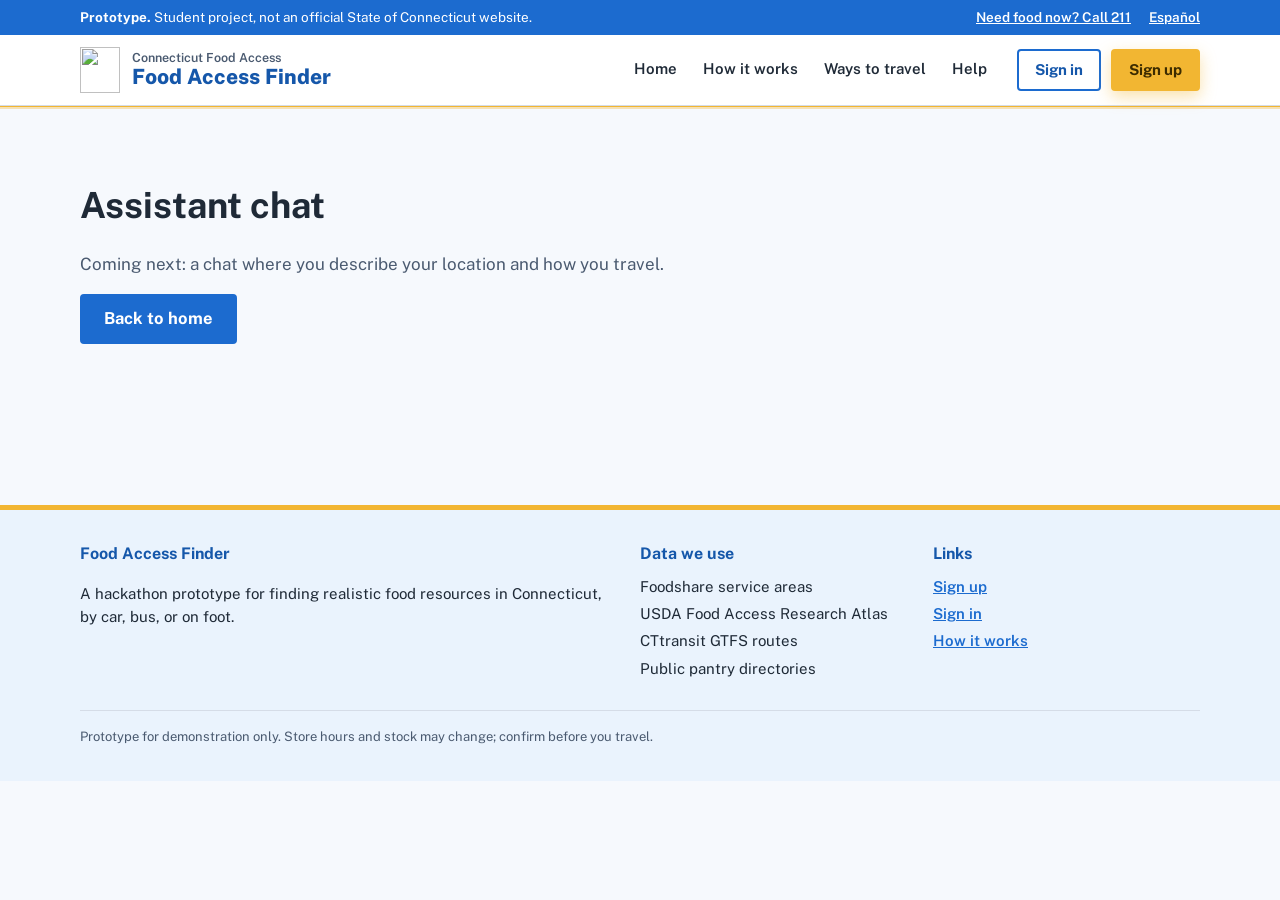
==== pages/assistant.html @ 7073fbcc "Add food access finder pages, styles, and scripts Co-Authored-By: Claude Opus 5.5 <noreply@anthropic" ====
<!DOCTYPE html>
<html lang="en">
<head>
  <meta charset="utf-8">
  <meta name="viewport" content="width=device-width, initial-scale=1, viewport-fit=cover">
  <title>Assistant chat - CT Food Access Finder</title>
  <link rel="icon" href="../assets/favicon.svg" type="image/svg+xml">
  <link rel="preconnect" href="https://fonts.googleapis.com">
  <link rel="preconnect" href="https://fonts.gstatic.com" crossorigin>
  <link href="https://fonts.googleapis.com/css2?family=Public+Sans:wght@400;500;600;700;800&display=swap" rel="stylesheet">
  <link rel="stylesheet" href="../css/styles.css">
</head>
<body>
<a class="skip-link" href="#main">Skip to main content</a>
<div class="utility"><div class="wrap">
  <span class="u-left"><b>Prototype.</b> Student project, not an official State of Connecticut website.</span>
  <span class="u-right"><a href="tel:211">Need food now? Call 211</a><button type="button" data-toast="Language options will be added in a later version.">Espa&ntilde;ol</button></span>
</div></div>
<header class="site-header">
  <div class="wrap header-row">
    <a class="brand" href="../index.html" aria-label="Food Access Finder home">
      <img src="../assets/logo.svg" alt="" width="40" height="46">
      <span class="brand-text"><small>Connecticut Food Access</small><strong>Food Access Finder</strong></span>
    </a>
    <button class="menu-btn" id="menu-btn" type="button" aria-expanded="false" aria-controls="header-menu">Menu</button>
    <div class="header-menu" id="header-menu">
      <nav class="main-nav" aria-label="Main">
        <ul>
          <li><a href="../index.html">Home</a></li>
          <li><a href="../index.html#how">How it works</a></li>
          <li><a href="../index.html#travel">Ways to travel</a></li>
          <li><a href="../index.html#help">Help</a></li>
        </ul>
      </nav>
      <div class="auth-links" id="auth-links">
        <a class="btn btn-outline btn-sm" href="../pages/login.html">Sign in</a>
        <a class="btn btn-gold btn-sm" href="../pages/signup.html">Sign up</a>
      </div>
    </div>
  </div>
</header>
<main id="main" class="wrap stub"><h1>Assistant chat</h1><p>Coming next: a chat where you describe your location and how you travel.</p><p><a class="btn btn-navy" href="../index.html">Back to home</a></p></main>
<footer class="site-footer">
  <div class="wrap footer-grid">
    <div><h4>Food Access Finder</h4><p>A hackathon prototype for finding realistic food resources in Connecticut, by car, bus, or on foot.</p></div>
    <div><h4>Data we use</h4><ul><li>Foodshare service areas</li><li>USDA Food Access Research Atlas</li><li>CTtransit GTFS routes</li><li>Public pantry directories</li></ul></div>
    <div><h4>Links</h4><ul><li><a href="../pages/signup.html">Sign up</a></li><li><a href="../pages/login.html">Sign in</a></li><li><a href="../index.html#how">How it works</a></li></ul></div>
    <p class="footer-fine">Prototype for demonstration only. Store hours and stock may change; confirm before you travel.</p>
  </div>
</footer>
<div class="toast" id="toast" role="status" aria-live="polite"></div>
<script src="../js/main.js"></script></body></html>
---- css/styles.css ----
/* =========================================================
   CT Food Access Finder - shared styles
   1 tokens  2 base  3 header  4 buttons  5 hero  6 cards
   7 sections  8 auth + forms  9 footer  10 toast  11 responsive
   ========================================================= */

/* 1. Tokens */
:root{
  --navy:#1c6bcf; --navy-2:#1557aa; --blue:#1c6bcf;
  --gold:#f2b632; --gold-ink:#3d2c00;
  --bg:#f6f9fd; --card:#fff; --ink:#1f2a37; --muted:#4a5a70;
  --line:#d5dce7; --line-strong:#8391a8; --tint:#eaf3fd;
  --focus:#b36b00; --danger:#b3261e; --ok:#1e7a45;
  --header-bg:#fff; --brand-ink:#1557aa; --green:#2e8b57;
  --radius:12px;
  color-scheme:light;
  --font:'Public Sans',system-ui,-apple-system,'Segoe UI',Roboto,Arial,sans-serif;
}


/* 2. Base */
*,*::before,*::after{box-sizing:border-box}
[hidden]{display:none!important}
html{scroll-behavior:smooth;scroll-padding-top:16px;-webkit-text-size-adjust:100%}
body{margin:0;background:var(--bg);color:var(--ink);font-family:var(--font);font-size:17px;line-height:1.55;padding-bottom:env(safe-area-inset-bottom,0px)}
img,svg{max-width:100%}
a{color:var(--blue)}
:focus-visible{outline:3px solid var(--focus);outline-offset:2px}
.visually-hidden{position:absolute!important;width:1px;height:1px;overflow:hidden;clip:rect(0 0 0 0);white-space:nowrap}
.skip-link{position:absolute;left:-999px;top:0;background:var(--gold);color:var(--gold-ink);padding:10px 16px;font-weight:700;z-index:100}
.skip-link:focus{left:8px;top:8px}
.wrap{width:100%;max-width:1160px;margin:0 auto;padding:0 20px}
section{padding:60px 0 0}
h2.sec::after{content:"";display:block;width:56px;height:5px;border-radius:4px;background:var(--gold);margin-top:10px}
h2.sec{font-size:clamp(24px,3.4vw,32px);margin:0 0 8px;font-weight:800;line-height:1.2;color:var(--brand-ink)}
.sub{color:var(--muted);max-width:64ch;margin:0 0 28px}

/* 3. Header */
.utility{background:var(--navy);color:#fff;font-size:13.5px;padding-top:env(safe-area-inset-top,0px)}
.utility .wrap{display:flex;justify-content:space-between;align-items:center;gap:12px;padding-top:7px;padding-bottom:7px}
.utility b{color:#fff}
.utility a,.utility button{color:#fff;font:inherit;font-weight:600}
.utility button{background:none;border:0;padding:0;cursor:pointer;text-decoration:underline}
.utility .u-right{display:flex;gap:18px}
.site-header{background:var(--header-bg);border-bottom:1px solid var(--line);box-shadow:0 1px 0 var(--gold),0 3px 0 rgba(242,182,50,.35)}
.header-row{display:flex;align-items:center;justify-content:space-between;gap:16px;padding-top:12px;padding-bottom:12px}
.brand{display:flex;align-items:center;gap:12px;color:var(--brand-ink);text-decoration:none;min-width:0}
.brand img{width:40px;height:46px;flex:none}
.brand-text{line-height:1.15}
.brand-text small{display:block;font-size:12.5px;font-weight:600;color:var(--muted)}
.brand-text strong{font-size:clamp(17px,2.2vw,21px);font-weight:800}
.header-menu{display:flex;align-items:center;gap:18px}
.main-nav ul{list-style:none;margin:0;padding:0;display:flex;gap:2px}
.main-nav a{display:block;color:var(--ink);text-decoration:none;padding:10px 12px;font-weight:600;font-size:15px;border-bottom:3px solid transparent}
.main-nav a:hover{border-bottom-color:var(--gold)}
.auth-links{display:flex;align-items:center;gap:10px}
.hello{font-weight:600;font-size:15px}
.link-btn{background:none;border:0;color:var(--blue);font:inherit;font-weight:700;text-decoration:underline;cursor:pointer;padding:6px 0}
.menu-btn{display:none;border:2px solid var(--navy);background:transparent;color:var(--brand-ink);border-radius:4px;padding:8px 14px;font:inherit;font-weight:700;cursor:pointer;min-height:42px}


/* 4. Buttons */
.btn{border-radius:10px;transition:filter .15s,background .15s,transform .15s;display:inline-flex;justify-content:center;align-items:center;font:inherit;font-weight:700;font-size:16.5px;padding:13px 22px;border-radius:4px;border:2px solid var(--navy);cursor:pointer;text-decoration:none;min-height:48px;text-align:center;line-height:1.2}
.btn-sm{padding:9px 16px;min-height:42px;font-size:15px}
.btn-gold{background:var(--gold);border-color:var(--gold);color:var(--gold-ink);box-shadow:0 6px 16px rgba(242,182,50,.4)}
.btn-gold:hover{filter:brightness(.94)}
.btn-navy{background:var(--navy);color:#fff}
.btn-navy:hover{background:var(--navy-2)}
.btn-outline{background:transparent;color:var(--brand-ink)}
.btn-outline:hover{background:var(--tint)}
.btn-outline-light{background:transparent;color:#fff;border-color:#fff}
.btn-outline-light:hover{background:rgba(255,255,255,.14)}
.btn[disabled]{opacity:.55;cursor:not-allowed}


/* 5. Hero: light panel + photo. Put your photo at assets/hero.jpg  */
.hero{background:linear-gradient(180deg,#eaf3fd 0%,#f6f9fd 100%);border-bottom:1px solid var(--line);padding:48px 0 116px}
.hero-grid{display:grid;grid-template-columns:1.02fr 1fr;gap:44px;align-items:center}
.hero-copy h1{font-size:clamp(32px,4.8vw,52px);line-height:1.08;margin:0 0 16px;font-weight:800;color:var(--ink);letter-spacing:-.01em}
.hero-copy .lead{font-size:clamp(17px,2vw,19.5px);color:var(--muted);max-width:52ch;margin:0 0 26px}
.hero-actions{display:flex;gap:12px;flex-wrap:wrap}
.hero{position:relative;overflow:hidden}
.hero::before{content:"";position:absolute;right:-140px;top:-160px;width:520px;height:520px;border-radius:50%;background:radial-gradient(circle,rgba(242,182,50,.28),rgba(242,182,50,0) 70%);pointer-events:none}
.hero .wrap{position:relative}
.hero-stage{position:relative;min-height:440px;border-radius:24px;overflow:hidden;display:flex;align-items:flex-end;justify-content:center;padding:22px;background:linear-gradient(135deg,#cfe4fb 0%,#e6f3ea 55%,#fff1cc 100%);box-shadow:0 22px 48px rgba(31,42,55,.18);border:6px solid #fff}
.hero-stage::before{content:"";position:absolute;left:-60px;top:-60px;width:240px;height:240px;border-radius:50%;background:rgba(28,107,207,.14)}
.hero-stage::after{content:"";position:absolute;right:-40px;bottom:120px;width:180px;height:180px;border-radius:50%;background:rgba(46,139,87,.16)}
.stage-photo{position:absolute;inset:0;width:100%;height:100%;object-fit:cover;z-index:1}
.result-card{position:relative;z-index:2;width:100%;max-width:400px;background:#fff;border-radius:18px;padding:18px;box-shadow:0 14px 34px rgba(31,42,55,.22)}
.rc-head{display:flex;justify-content:space-between;align-items:baseline;gap:10px;margin:0 0 12px}
.rc-head strong{font-size:16px;color:var(--ink)}
.rc-head span{font-size:12.5px;font-weight:700;color:var(--muted);background:var(--tint);padding:3px 9px;border-radius:99px}
.rc-list{list-style:none;margin:0;padding:0;display:grid;gap:10px}
.rc-list li{display:grid;grid-template-columns:44px 1fr auto;gap:12px;align-items:center;padding:10px;border:1px solid var(--line);border-radius:12px}
.rc-list li:first-child{border-color:var(--gold);background:#fffaf0}
.rc-ico{width:44px;height:44px;border-radius:12px;display:grid;place-items:center;background:var(--tint)}
.rc-ico svg{width:24px;height:24px;stroke:var(--blue);fill:none;stroke-width:2;stroke-linecap:round;stroke-linejoin:round}
.rc-list strong{display:block;font-size:15px;line-height:1.25}
.rc-list small{display:block;color:var(--muted);font-size:13px}
.rc-tag{font-size:12px;font-weight:800;padding:4px 10px;border-radius:99px;background:#e2f4e9;color:#1d6b40;white-space:nowrap}
.rc-tag.soon{background:#fff0cf;color:#7a5200}
.facts{display:flex;gap:10px 28px;flex-wrap:wrap;margin:30px 0 0;padding:0;list-style:none;font-size:15px;color:var(--ink);font-weight:600}
.facts li{display:flex;align-items:center;gap:8px}
.dot{width:10px;height:10px;border-radius:50%;background:var(--gold);flex:none}

/* 6. Choice cards */
.choose{margin-top:-72px;position:relative}
.grid-2{display:grid;grid-template-columns:repeat(2,1fr);gap:22px}
.choice{transition:transform .18s ease,box-shadow .18s ease;background:var(--card);border:1px solid var(--line);border-top:6px solid var(--blue);border-radius:var(--radius);padding:28px;display:flex;flex-direction:column;box-shadow:0 10px 28px rgba(31,42,55,.16)}
.choice.primary{border-top-color:var(--gold)}
.choice:hover,.mode:hover,.steps li:hover{transform:translateY(-3px);box-shadow:0 16px 34px rgba(31,42,55,.16)}
.mode,.steps li{transition:transform .18s ease,box-shadow .18s ease}
.choice h3{margin:0 0 6px;font-size:23px;font-weight:800;line-height:1.2}
.choice .for{color:var(--muted);font-size:15px;margin:0 0 14px}
.choice ul{margin:0 0 24px;padding-left:20px}
.choice li{margin-bottom:5px}
.choice .btn{margin-top:auto}
.after-cards{margin:18px 0 0;text-align:center;color:var(--muted)}

/* 7. Sections */
.steps{display:grid;grid-template-columns:repeat(4,1fr);gap:16px;counter-reset:s;list-style:none;padding:0;margin:0}
.steps li{background:var(--card);border:1px solid var(--line);border-radius:var(--radius);padding:20px;counter-increment:s}
.steps li::before{content:counter(s);display:grid;place-items:center;width:34px;height:34px;border-radius:50%;background:var(--navy);color:#fff;font-weight:800;margin-bottom:12px}

.steps h3,.mode h3{margin:0 0 4px;font-size:18px}
.steps p,.mode p{margin:0;color:var(--muted);font-size:15px}
.modes{display:grid;grid-template-columns:repeat(4,1fr);gap:16px}
.mode{background:var(--card);border:1px solid var(--line);border-left:6px solid var(--blue);border-radius:var(--radius);padding:20px}
.mode svg{width:34px;height:34px;stroke:var(--blue);fill:none;stroke-width:2;stroke-linecap:round;stroke-linejoin:round;margin-bottom:8px}
.notice{background:var(--tint);border:1px solid var(--line);border-left:6px solid var(--gold);border-radius:var(--radius);padding:20px 22px}
.notice h3{margin:0 0 6px;font-size:19px}
.notice p{margin:0}
.help{display:flex;gap:16px;flex-wrap:wrap;align-items:center;justify-content:space-between;background:var(--card);border:1px solid var(--line);border-radius:var(--radius);padding:22px}
.help strong{font-size:20px}
.help a{font-weight:700}
.stub{padding:72px 20px}
.stub h1{margin:0 0 10px;font-size:clamp(26px,4vw,36px)}
.stub p{max-width:60ch;color:var(--muted)}

/* 8. Auth pages + forms */
.auth{display:grid;grid-template-columns:minmax(300px,420px) 1fr;min-height:calc(100vh - 140px)}
.auth-aside{
  color:var(--ink);padding:56px 40px;display:flex;align-items:flex-end;
  background-color:#dbe8f7;
  background-image:linear-gradient(180deg,rgba(255,255,255,0) 22%,rgba(255,255,255,.95) 68%),url('../assets/hero.jpg'),linear-gradient(135deg,#cfe4fb 0%,#e6f3ea 55%,#fff1cc 100%);
  background-size:cover;background-position:center;
}
.auth-aside h1{margin:0 0 10px;font-size:clamp(28px,3.4vw,38px);line-height:1.1;font-weight:800}
.auth-aside p{margin:0 0 18px;color:var(--muted)}
.checks{list-style:none;margin:0;padding:0}
.checks li{position:relative;padding-left:28px;margin-bottom:9px}
.checks li::before{content:"";position:absolute;left:2px;top:.45em;width:12px;height:7px;border-left:3px solid var(--green);border-bottom:3px solid var(--green);transform:rotate(-45deg)}
.auth-main{padding:40px 24px 64px;display:flex;justify-content:center}
.auth-card{width:100%;max-width:640px;background:var(--card);border:1px solid var(--line);border-radius:var(--radius);padding:34px;box-shadow:0 8px 24px rgba(31,42,55,.1);align-self:flex-start}
.auth-card h2{margin:0 0 6px;font-size:26px;font-weight:800;color:var(--brand-ink)}
.auth-card .lede{margin:0 0 20px;color:var(--muted)}
.stepbar{display:flex;gap:8px;list-style:none;margin:0 0 22px;padding:0;font-size:14px;font-weight:700}
.stepbar li{flex:1;padding-top:10px;border-top:5px solid var(--line);color:var(--muted)}
.stepbar li.current,.stepbar li.done{border-top-color:var(--gold);color:var(--ink)}
.alert{padding:13px 16px;border-radius:var(--radius);border-left:6px solid var(--gold);background:var(--tint);font-size:15px;margin-bottom:22px}
.alert strong{display:block}
.alert.ok{border-left-color:var(--ok)}
.form-section{border:0;padding:0;margin:0 0 8px}
.form-section legend{font-size:18px;font-weight:800;padding:0;margin:0 0 14px;color:var(--brand-ink);border-bottom:2px solid var(--line);width:100%;padding-bottom:8px}
.field{margin-bottom:18px}
.field>label,.legend{display:block;font-weight:700;margin-bottom:6px;font-size:16px}
.opt{font-weight:500;color:var(--muted)}
.input{width:100%;min-height:50px;padding:12px 14px;font:inherit;color:var(--ink);background:var(--card);border:2px solid var(--line-strong);border-radius:var(--radius)}
.input:focus{border-color:var(--blue);outline:3px solid var(--focus);outline-offset:1px}
.input[aria-invalid="true"]{border-color:var(--danger)}
.hint{margin:6px 0 0;font-size:14px;color:var(--muted)}
.error{margin:6px 0 0;font-size:14px;color:var(--danger);font-weight:600}
.error:empty{display:none}
.row-2{display:grid;grid-template-columns:1fr 1fr;gap:16px}
.pills{display:grid;grid-template-columns:1fr 1fr;gap:12px}
.pill{position:relative}
.pill input{position:absolute;opacity:0;inset:0;width:100%;height:100%;cursor:pointer;margin:0}
.pill span{display:flex;align-items:center;justify-content:center;min-height:50px;padding:12px;border:2px solid var(--line-strong);border-radius:var(--radius);font-weight:700;background:var(--card)}
.pill input:checked+span{border-color:var(--blue);background:var(--tint);box-shadow:inset 0 0 0 1px var(--blue)}
.pill input:focus-visible+span{outline:3px solid var(--focus);outline-offset:2px}
.upload{display:block;position:relative;border:2px dashed var(--line-strong);border-radius:var(--radius);padding:18px;background:var(--bg);cursor:pointer;text-align:center}
.upload:hover{border-color:var(--blue);background:var(--tint)}
.upload:focus-within{outline:3px solid var(--focus);outline-offset:2px}
.upload input{position:absolute;opacity:0;width:1px;height:1px}
.upload svg{width:30px;height:30px;stroke:var(--blue);fill:none;stroke-width:2;stroke-linecap:round;stroke-linejoin:round}
.upload .u-title{display:block;font-weight:700;margin-top:4px}
.upload small{display:block;color:var(--muted);font-size:13.5px}
.upload-done{display:flex;align-items:center;gap:14px;text-align:left}
.upload-done img{width:84px;height:60px;object-fit:cover;border-radius:4px;border:1px solid var(--line)}
.upload-done .u-name{font-weight:600;word-break:break-all}
.upload[aria-invalid="true"]{border-color:var(--danger)}
.check{display:flex;gap:12px;align-items:flex-start;margin:6px 0 22px}
.check input{width:22px;height:22px;margin-top:2px;flex:none}
.form-actions{display:flex;gap:12px;flex-wrap:wrap;align-items:center}
.otp{display:flex;gap:10px;margin:8px 0}
.otp input{width:52px;height:62px;text-align:center;font:inherit;font-size:26px;font-weight:700;color:var(--ink);background:var(--card);border:2px solid var(--line-strong);border-radius:var(--radius);padding:0}
.otp input:focus{border-color:var(--blue);outline:3px solid var(--focus);outline-offset:1px}
.otp.bad input{border-color:var(--danger)}
.demo-code{font-size:22px;letter-spacing:.3em;font-weight:800}
.switch{margin:22px 0 0;text-align:center;color:var(--muted)}
.switch a{font-weight:700}
.success{text-align:center;padding:10px 0}
.success .tick{width:64px;height:64px;border-radius:50%;background:var(--ok);margin:0 auto 14px;position:relative}
.success .tick::after{content:"";position:absolute;left:21px;top:16px;width:20px;height:11px;border-left:5px solid #fff;border-bottom:5px solid #fff;transform:rotate(-45deg)}
.success p{color:var(--muted)}

/* 9. Footer */
.site-footer{margin-top:72px;background:var(--tint);color:var(--ink);border-top:5px solid var(--gold);font-size:15px}
.footer-grid{padding-top:32px;padding-bottom:34px;display:grid;grid-template-columns:2fr 1fr 1fr;gap:26px}
.site-footer h4{margin:0 0 8px;color:var(--brand-ink);font-size:16px}
.site-footer ul{list-style:none;margin:0;padding:0}
.site-footer li{margin-bottom:4px}
.site-footer a{color:var(--blue);font-weight:600}
.footer-fine{grid-column:1/-1;border-top:1px solid var(--line);padding-top:16px;margin:0;font-size:13px;color:var(--muted)}

/* 10. Toast */
.toast{position:fixed;left:50%;bottom:calc(20px + env(safe-area-inset-bottom,0px));transform:translate(-50%,30px);background:var(--navy);color:#fff;border-left:6px solid var(--gold);padding:14px 18px;border-radius:4px;width:max-content;max-width:calc(100% - 32px);opacity:0;pointer-events:none;transition:opacity .2s,transform .2s;z-index:50}
.toast.show{opacity:1;transform:translate(-50%,0)}

/* 11. Responsive */
@media (max-width:1000px){
  .steps,.modes{grid-template-columns:repeat(2,1fr)}
  .auth{grid-template-columns:1fr}
  .auth-aside{
  color:var(--ink);padding:56px 40px;display:flex;align-items:flex-end;
  background-color:#dbe8f7;
  background-image:linear-gradient(180deg,rgba(255,255,255,0) 22%,rgba(255,255,255,.95) 68%),url('../assets/hero.jpg'),linear-gradient(135deg,#cfe4fb 0%,#e6f3ea 55%,#fff1cc 100%);
  background-size:cover;background-position:center;
}
@media (max-width:820px){
  .menu-btn{display:inline-block}
  .header-row{flex-wrap:wrap}
  .header-menu{display:none;width:100%;flex-direction:column;align-items:stretch;gap:12px;border-top:1px solid var(--line);padding-top:10px}
  .header-menu.open{display:flex}
  .main-nav ul{flex-direction:column}
  .main-nav a{padding:12px 4px;border-bottom:1px solid var(--line)}
  .auth-links{flex-wrap:wrap}
  .auth-links .btn{flex:1}
  .grid-2,.footer-grid{grid-template-columns:1fr}
  .hero{padding:28px 0 104px}
  .hero-grid{grid-template-columns:1fr;gap:26px}
    section{padding-top:46px}
  .utility .u-left{display:none}
  .utility .wrap{justify-content:flex-end}
}
@media (max-width:560px){
  body{font-size:16px}
  .steps,.modes,.row-2{grid-template-columns:1fr}
  .choice{padding:22px}
  .brand-text small{display:none}
  .hero-actions .btn{width:100%}
  .hero-stage{min-height:0;padding:16px;border-width:4px}
  .result-card{padding:14px}
  .auth-main{padding:20px 12px 48px}
  .auth-card{padding:22px 18px}
  .otp{gap:7px}
  .otp input{width:44px;height:56px;font-size:22px}
  .form-actions .btn{width:100%}
}
@media (prefers-reduced-motion:reduce){html{scroll-behavior:auto}.toast{transition:none}}
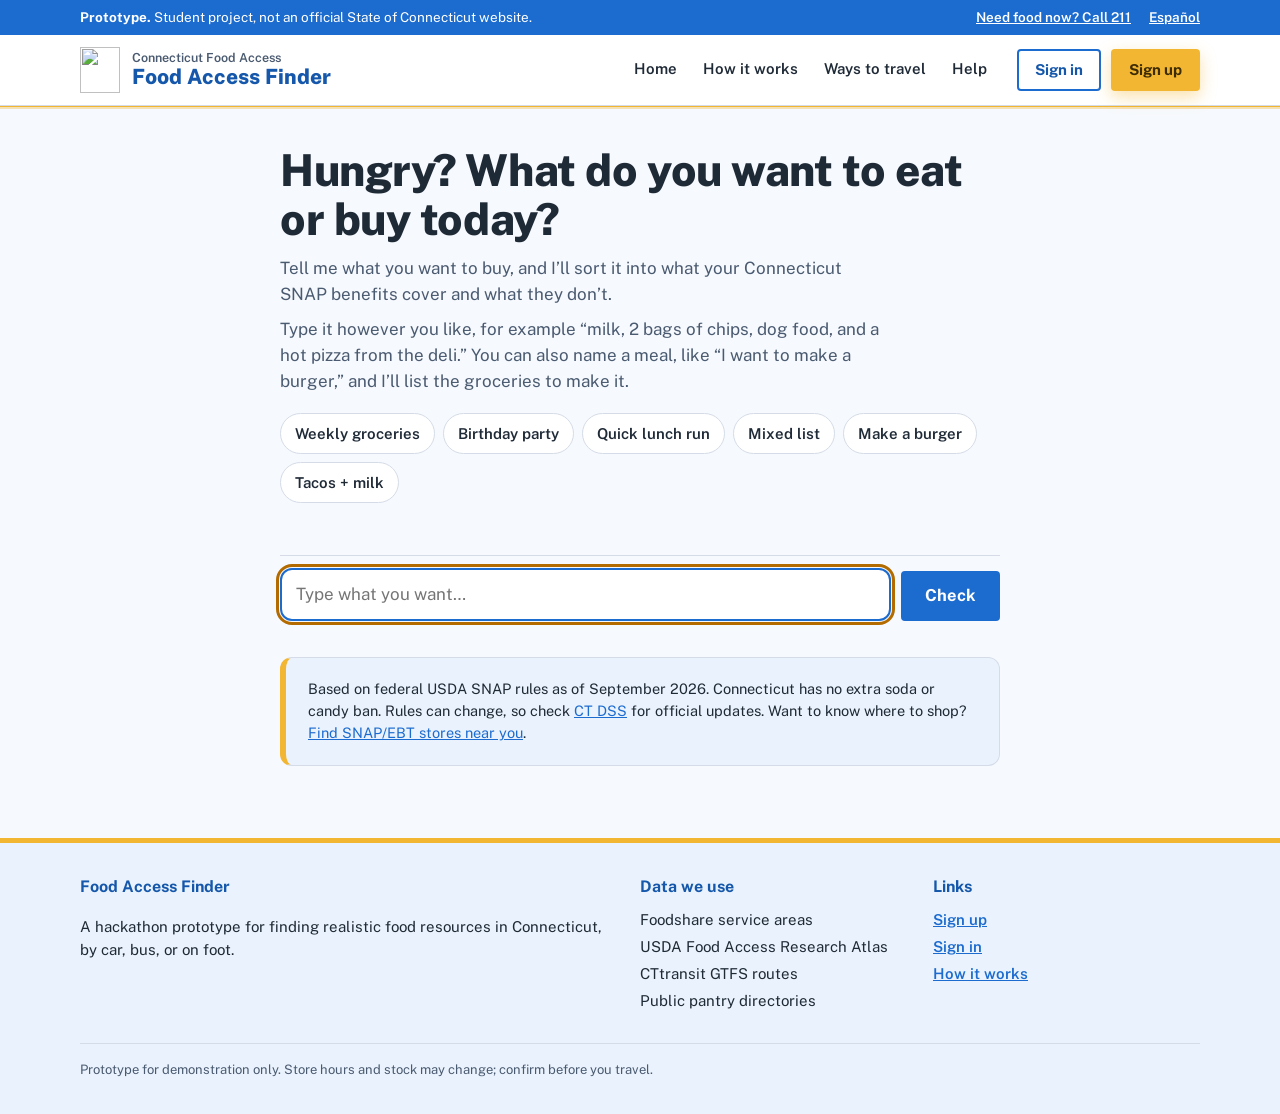
==== commit 58d59716: "Make the SNAP checker the site's assistant and serve everything from one app - Landing page hero now" ====
--- a/pages/assistant.html
+++ b/pages/assistant.html
@@ -3,12 +3,13 @@
 <head>
   <meta charset="utf-8">
   <meta name="viewport" content="width=device-width, initial-scale=1, viewport-fit=cover">
-  <title>Assistant chat - CT Food Access Finder</title>
+  <title>SNAP assistant - CT Food Access Finder</title>
   <link rel="icon" href="../assets/favicon.svg" type="image/svg+xml">
   <link rel="preconnect" href="https://fonts.googleapis.com">
   <link rel="preconnect" href="https://fonts.gstatic.com" crossorigin>
-  <link href="https://fonts.googleapis.com/css2?family=Public+Sans:wght@400;500;600;700;800&display=swap" rel="stylesheet">
+  <link href="https://fonts.googleapis.com/css2?family=Public+Sans:wght@400;500;600;700;800&family=Courier+Prime:wght@400;700&display=swap" rel="stylesheet">
   <link rel="stylesheet" href="../css/styles.css">
+  <link rel="stylesheet" href="../css/assistant.css">
 </head>
 <body>
 <a class="skip-link" href="#main">Skip to main content</a>
@@ -39,7 +40,35 @@
     </div>
   </div>
 </header>
-<main id="main" class="wrap stub"><h1>Assistant chat</h1><p>Coming next: a chat where you describe your location and how you travel.</p><p><a class="btn btn-navy" href="../index.html">Back to home</a></p></main>
+<main id="main" class="wrap snap">
+  <div class="snap-intro">
+    <h1>Hungry? What do you want to eat or buy today?</h1>
+    <p>Tell me what you want to buy, and I’ll sort it into what your Connecticut SNAP benefits cover and what they don’t.</p>
+    <p>Type it however you like, for example “milk, 2 bags of chips, dog food, and a hot pizza from the deli.” You can also name a meal, like “I want to make a burger,” and I’ll list the groceries to make it.</p>
+    <div class="examples" aria-label="Try an example">
+      <button type="button" data-ex="eggs, bread, bananas, soda, diapers, dish soap">Weekly groceries</button>
+      <button type="button" data-ex="birthday cake, candles, balloons, ice cream, juice boxes, paper plates">Birthday party</button>
+      <button type="button" data-ex="rotisserie chicken, cold sub sandwich, energy drink, vitamins, beer">Quick lunch run</button>
+      <button type="button" data-ex="tomato seeds, cat food, live lobster, baby formula, toothpaste">Mixed list</button>
+      <button type="button" data-ex="I want to make a burger">Make a burger</button>
+      <button type="button" data-ex="tacos for dinner and a gallon of milk">Tacos + milk</button>
+    </div>
+  </div>
+
+  <div id="thread" aria-live="polite"></div>
+
+  <div class="composer">
+    <form id="form">
+      <label class="visually-hidden" for="box">What do you want to eat or buy today?</label>
+      <textarea id="box" rows="1" placeholder="Type what you want…"></textarea>
+      <button class="btn btn-navy" id="send" type="submit">Check</button>
+    </form>
+  </div>
+
+  <div class="notice">
+    <p>Based on federal USDA SNAP rules as of September 2026. Connecticut has no extra soda or candy ban. Rules can change, so check <a href="https://portal.ct.gov/dss" target="_blank" rel="noopener">CT DSS</a> for official updates. Want to know where to shop? <a href="map.html">Find SNAP/EBT stores near you</a>.</p>
+  </div>
+</main>
 <footer class="site-footer">
   <div class="wrap footer-grid">
     <div><h4>Food Access Finder</h4><p>A hackathon prototype for finding realistic food resources in Connecticut, by car, bus, or on foot.</p></div>
@@ -49,4 +78,6 @@
   </div>
 </footer>
 <div class="toast" id="toast" role="status" aria-live="polite"></div>
-<script src="../js/main.js"></script></body></html>
+<script src="../js/main.js"></script>
+<script src="../js/assistant.js"></script>
+</body></html>
--- a/css/assistant.css
+++ b/css/assistant.css
@@ -0,0 +1,130 @@
+/* =========================================================
+   SNAP assistant ("Can I buy it with SNAP?")
+   Uses the shared tokens in styles.css; adds the receipt look.
+   ========================================================= */
+.snap{
+  --yes:#1F6B3F; --yes-bg:#E1F1E6;
+  --no:#A8322E; --no-bg:#F8E4E2;
+  --maybe:#8A5A00; --maybe-bg:#FBF0D6;
+  --receipt:'Courier Prime','Courier New',monospace;
+  max-width:760px;padding-top:40px;padding-bottom:0;
+}
+.snap-intro h1{font-size:clamp(28px,4.4vw,44px);line-height:1.1;margin:0 0 12px;font-weight:800;color:var(--ink);letter-spacing:-.01em}
+.snap-intro p{margin:0 0 8px;color:var(--muted);max-width:60ch}
+.examples{display:flex;flex-wrap:wrap;gap:8px;margin:18px 0 0}
+.examples button{
+  font:inherit;font-size:15px;font-weight:600;border:1px solid var(--line);background:var(--card);color:var(--ink);
+  padding:8px 14px;border-radius:999px;cursor:pointer;min-height:40px
+}
+.examples button:hover{border-color:var(--blue);background:var(--tint)}
+
+#thread{margin-top:28px;display:flex;flex-direction:column;gap:20px}
+.you{
+  align-self:flex-end;max-width:85%;background:var(--navy);color:#fff;
+  padding:11px 16px;border-radius:18px 18px 5px 18px;white-space:pre-wrap;word-wrap:break-word
+}
+.status{color:var(--muted);font-style:italic}
+.snap .error{margin:0;background:var(--no-bg);color:var(--no);padding:13px 16px;border-radius:var(--radius);font-size:15px}
+
+/* The receipt: the one bold element */
+.receipt{
+  align-self:flex-start;width:100%;max-width:30rem;background:var(--card);color:var(--ink);
+  font-family:var(--receipt);font-size:16px;
+  padding:22px 22px 30px;position:relative;
+  box-shadow:0 1px 0 var(--line),0 10px 24px -18px rgba(0,0,0,.45);
+  --tooth:10px;
+  -webkit-mask:conic-gradient(from 135deg at bottom,#0000,#000 1deg 89deg,#0000 90deg) bottom/var(--tooth) calc(var(--tooth)/2) repeat-x,
+               linear-gradient(#000 0 0) top/100% calc(100% - var(--tooth)/2 + 1px) no-repeat;
+          mask:conic-gradient(from 135deg at bottom,#0000,#000 1deg 89deg,#0000 90deg) bottom/var(--tooth) calc(var(--tooth)/2) repeat-x,
+               linear-gradient(#000 0 0) top/100% calc(100% - var(--tooth)/2 + 1px) no-repeat;
+}
+.receipt .head{text-align:center;border-bottom:2px dashed var(--line);padding-bottom:13px;margin-bottom:13px}
+.receipt .head strong{display:block;font-size:18px}
+.receipt .head span{color:var(--muted);font-size:14px}
+.sec{margin:16px 0 0}
+.sec h2{font-size:16px;margin:0 0 6px;display:flex;justify-content:space-between;gap:16px}
+.sec.yes h2{color:var(--yes)}
+.sec.no h2{color:var(--no)}
+.sec.maybe h2{color:var(--maybe)}
+.sec ul{list-style:none;margin:0;padding:0}
+.sec li{padding:7px 0;border-bottom:1px dotted var(--line)}
+.sec li:last-child{border-bottom:0}
+.sec li b{font-weight:700}
+.sec li small{display:block;color:var(--muted);font-size:14px;line-height:1.4;margin-top:2px;font-family:var(--font)}
+.mark{display:inline-block;width:1.4em;font-weight:700}
+.sec.yes .mark{color:var(--yes)}
+.sec.no .mark{color:var(--no)}
+.sec.maybe .mark{color:var(--maybe)}
+.foot{border-top:2px dashed var(--line);margin-top:16px;padding-top:13px;display:flex;gap:10px;flex-wrap:wrap;align-items:center}
+.foot button{
+  font:inherit;font-family:var(--font);font-size:15px;font-weight:700;cursor:pointer;
+  background:var(--yes-bg);color:var(--yes);border:1px solid var(--yes);padding:7px 13px;border-radius:6px
+}
+.foot .copied{color:var(--muted);font-size:14px;font-family:var(--font)}
+.row{display:flex;align-items:flex-start;gap:8px}
+.row .name{flex:1;min-width:0}
+.ctrls{display:flex;flex-wrap:wrap;align-items:center;gap:7px;margin-top:6px;font-family:var(--font)}
+.stepper{display:inline-flex;align-items:center;border:1px solid var(--line);border-radius:8px;overflow:hidden;background:var(--bg)}
+.stepper button{
+  font:inherit;font-weight:700;font-size:18px;line-height:1;width:36px;height:36px;
+  border:0;background:transparent;color:var(--blue);cursor:pointer
+}
+.stepper button:hover:not(:disabled){background:var(--tint)}
+.stepper button:disabled{color:var(--muted);opacity:.45;cursor:default}
+.stepper output{min-width:32px;text-align:center;font-weight:700;font-size:16px}
+.size{
+  font:inherit;font-size:15px;color:var(--ink);background:var(--bg);border:1px solid var(--line);
+  border-radius:8px;height:36px;padding:0 8px;max-width:100%
+}
+.total{font-family:var(--font);font-size:15px;color:var(--muted);margin-top:10px}
+.dish .head strong{font-size:19px}
+.dish .why{font-family:var(--font);margin:0 0 13px;line-height:1.5}
+.dish ul{list-style:none;margin:0;padding:0}
+.dish li{border-bottom:1px dotted var(--line)}
+.dish li:last-child{border-bottom:0}
+.dish label{display:flex;gap:10px;align-items:flex-start;padding:7px 0;cursor:pointer}
+.dish input[type=checkbox]{width:18px;height:18px;margin-top:3px;accent-color:var(--yes);flex:none}
+.dish label small{display:block;color:var(--muted);font-size:14px;font-family:var(--font)}
+.dish .ask{font-family:var(--font);font-weight:700;margin:16px 0 10px}
+.dish .actions{display:flex;flex-wrap:wrap;gap:10px}
+.dish .actions button{
+  font:inherit;font-family:var(--font);font-size:16px;cursor:pointer;
+  padding:9px 16px;border-radius:6px;border:2px solid var(--navy);min-height:44px
+}
+.dish .actions .primary{background:var(--navy);color:#fff;font-weight:700}
+.dish .actions .secondary{background:transparent;color:var(--ink);border-color:var(--line)}
+.dish .actions button:disabled{opacity:.5;cursor:default}
+.dish .done{font-family:var(--font);color:var(--muted);margin:13px 0 0}
+.receipt .opt{font-weight:400;color:var(--muted)}
+.src{font-family:var(--font);font-size:13px;color:var(--muted);margin-top:14px}
+.snap .notice{margin-top:24px;font-size:14.5px}
+
+/* Message box: sticks to the bottom of the screen while you scroll the chat */
+.composer{
+  position:sticky;bottom:0;z-index:5;margin-top:24px;background:var(--bg);
+  border-top:1px solid var(--line);padding:12px 0 calc(12px + env(safe-area-inset-bottom,0px))
+}
+.composer form{display:flex;gap:10px;align-items:flex-end}
+.composer textarea{
+  flex:1;font:inherit;color:var(--ink);background:var(--card);border:2px solid var(--line-strong);
+  border-radius:var(--radius);padding:11px 14px;resize:none;min-height:50px;max-height:144px
+}
+.composer textarea:focus{border-color:var(--blue);outline:3px solid var(--focus);outline-offset:1px}
+.composer .btn{min-height:50px}
+
+/* Landing page: the question in the hero */
+.ask-form{display:flex;gap:10px;flex-wrap:wrap;max-width:560px}
+.ask-form .input{flex:1 1 260px}
+.ask-form .btn{flex:none}
+.ask-hint{margin:10px 0 0;font-size:14.5px;color:var(--muted)}
+.ask-hint a{font-weight:700}
+
+@media (max-width:560px){
+  .snap{padding-top:24px}
+  .receipt{padding:18px 16px 26px}
+  .ask-form .btn{width:100%}
+}
+@media (prefers-reduced-motion:no-preference){
+  .receipt{animation:print .45s ease-out;transform-origin:top}
+  @keyframes print{from{clip-path:inset(0 0 100% 0)}to{clip-path:inset(0 0 0 0)}}
+}
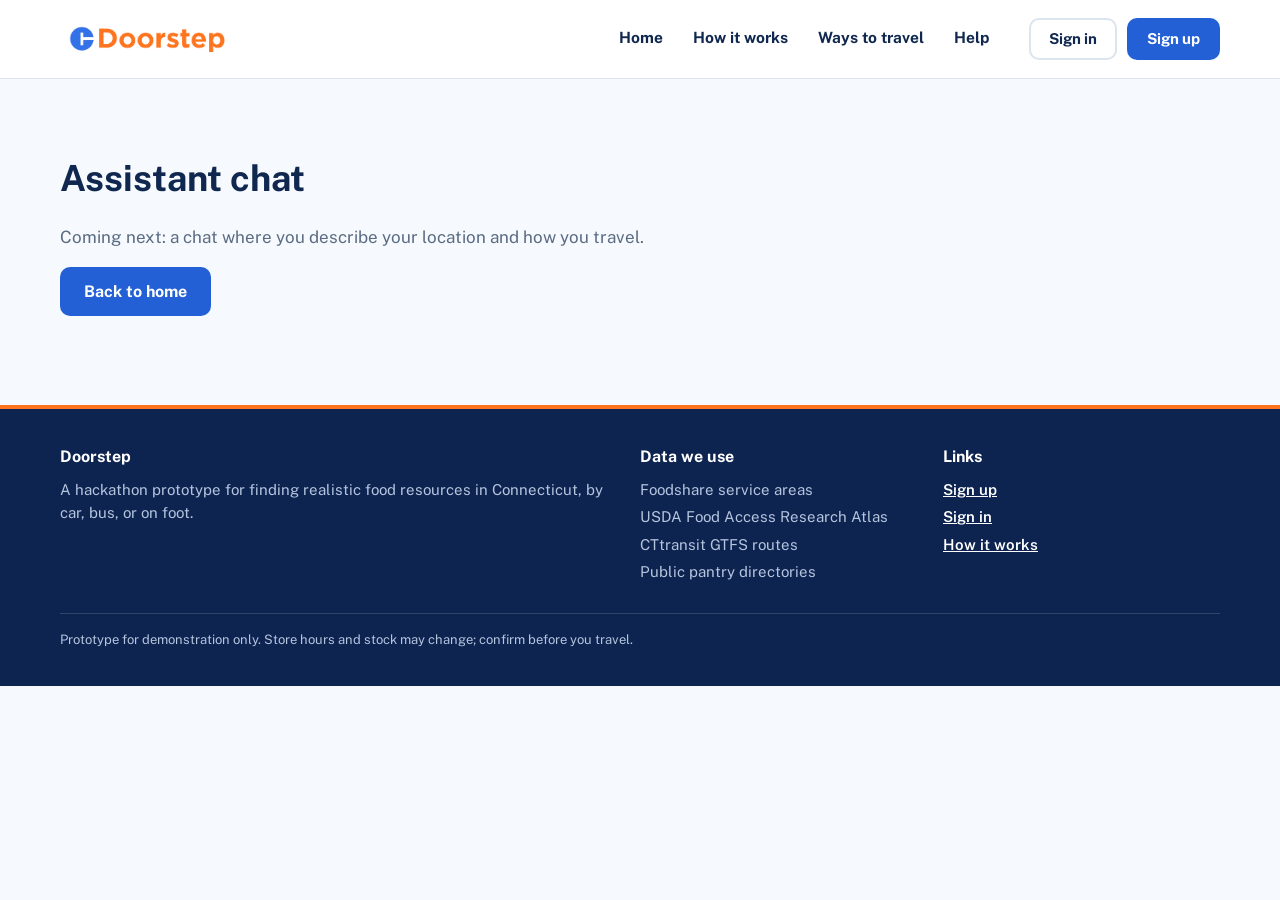
==== commit 6f939b75: "Rebrand as Doorstep and add real phone sign-up and sign-in - New Doorstep design: logo, blue and ora" ====
--- a/pages/assistant.html
+++ b/pages/assistant.html
@@ -3,25 +3,19 @@
 <head>
   <meta charset="utf-8">
   <meta name="viewport" content="width=device-width, initial-scale=1, viewport-fit=cover">
-  <title>SNAP assistant - CT Food Access Finder</title>
+  <title>Assistant chat - Doorstep</title>
   <link rel="icon" href="../assets/favicon.svg" type="image/svg+xml">
   <link rel="preconnect" href="https://fonts.googleapis.com">
   <link rel="preconnect" href="https://fonts.gstatic.com" crossorigin>
-  <link href="https://fonts.googleapis.com/css2?family=Public+Sans:wght@400;500;600;700;800&family=Courier+Prime:wght@400;700&display=swap" rel="stylesheet">
+  <link href="https://fonts.googleapis.com/css2?family=Public+Sans:wght@400;500;600;700;800&display=swap" rel="stylesheet">
   <link rel="stylesheet" href="../css/styles.css">
-  <link rel="stylesheet" href="../css/assistant.css">
 </head>
 <body>
 <a class="skip-link" href="#main">Skip to main content</a>
-<div class="utility"><div class="wrap">
-  <span class="u-left"><b>Prototype.</b> Student project, not an official State of Connecticut website.</span>
-  <span class="u-right"><a href="tel:211">Need food now? Call 211</a><button type="button" data-toast="Language options will be added in a later version.">Espa&ntilde;ol</button></span>
-</div></div>
 <header class="site-header">
   <div class="wrap header-row">
-    <a class="brand" href="../index.html" aria-label="Food Access Finder home">
-      <img src="../assets/logo.svg" alt="" width="40" height="46">
-      <span class="brand-text"><small>Connecticut Food Access</small><strong>Food Access Finder</strong></span>
+    <a class="brand" href="../index.html" aria-label="Doorstep home">
+      <img src="../assets/CTDoorstep_Logo.png" alt="Doorstep" width="176" height="44">
     </a>
     <button class="menu-btn" id="menu-btn" type="button" aria-expanded="false" aria-controls="header-menu">Menu</button>
     <div class="header-menu" id="header-menu">
@@ -35,49 +29,19 @@
       </nav>
       <div class="auth-links" id="auth-links">
         <a class="btn btn-outline btn-sm" href="../pages/login.html">Sign in</a>
-        <a class="btn btn-gold btn-sm" href="../pages/signup.html">Sign up</a>
+        <a class="btn btn-navy btn-sm" href="../pages/signup.html">Sign up</a>
       </div>
     </div>
   </div>
 </header>
-<main id="main" class="wrap snap">
-  <div class="snap-intro">
-    <h1>Hungry? What do you want to eat or buy today?</h1>
-    <p>Tell me what you want to buy, and I’ll sort it into what your Connecticut SNAP benefits cover and what they don’t.</p>
-    <p>Type it however you like, for example “milk, 2 bags of chips, dog food, and a hot pizza from the deli.” You can also name a meal, like “I want to make a burger,” and I’ll list the groceries to make it.</p>
-    <div class="examples" aria-label="Try an example">
-      <button type="button" data-ex="eggs, bread, bananas, soda, diapers, dish soap">Weekly groceries</button>
-      <button type="button" data-ex="birthday cake, candles, balloons, ice cream, juice boxes, paper plates">Birthday party</button>
-      <button type="button" data-ex="rotisserie chicken, cold sub sandwich, energy drink, vitamins, beer">Quick lunch run</button>
-      <button type="button" data-ex="tomato seeds, cat food, live lobster, baby formula, toothpaste">Mixed list</button>
-      <button type="button" data-ex="I want to make a burger">Make a burger</button>
-      <button type="button" data-ex="tacos for dinner and a gallon of milk">Tacos + milk</button>
-    </div>
-  </div>
-
-  <div id="thread" aria-live="polite"></div>
-
-  <div class="composer">
-    <form id="form">
-      <label class="visually-hidden" for="box">What do you want to eat or buy today?</label>
-      <textarea id="box" rows="1" placeholder="Type what you want…"></textarea>
-      <button class="btn btn-navy" id="send" type="submit">Check</button>
-    </form>
-  </div>
-
-  <div class="notice">
-    <p>Based on federal USDA SNAP rules as of September 2026. Connecticut has no extra soda or candy ban. Rules can change, so check <a href="https://portal.ct.gov/dss" target="_blank" rel="noopener">CT DSS</a> for official updates. Want to know where to shop? <a href="map.html">Find SNAP/EBT stores near you</a>.</p>
-  </div>
-</main>
+<main id="main" class="wrap stub"><h1>Assistant chat</h1><p>Coming next: a chat where you describe your location and how you travel.</p><p><a class="btn btn-navy" href="../index.html">Back to home</a></p></main>
 <footer class="site-footer">
   <div class="wrap footer-grid">
-    <div><h4>Food Access Finder</h4><p>A hackathon prototype for finding realistic food resources in Connecticut, by car, bus, or on foot.</p></div>
+    <div><h4>Doorstep</h4><p>A hackathon prototype for finding realistic food resources in Connecticut, by car, bus, or on foot.</p></div>
     <div><h4>Data we use</h4><ul><li>Foodshare service areas</li><li>USDA Food Access Research Atlas</li><li>CTtransit GTFS routes</li><li>Public pantry directories</li></ul></div>
     <div><h4>Links</h4><ul><li><a href="../pages/signup.html">Sign up</a></li><li><a href="../pages/login.html">Sign in</a></li><li><a href="../index.html#how">How it works</a></li></ul></div>
     <p class="footer-fine">Prototype for demonstration only. Store hours and stock may change; confirm before you travel.</p>
   </div>
 </footer>
 <div class="toast" id="toast" role="status" aria-live="polite"></div>
-<script src="../js/main.js"></script>
-<script src="../js/assistant.js"></script>
-</body></html>
+<script src="../js/main.js"></script></body></html>
--- a/css/styles.css
+++ b/css/styles.css
@@ -1,22 +1,25 @@
 /* =========================================================
-   CT Food Access Finder - shared styles
-   1 tokens  2 base  3 header  4 buttons  5 hero  6 cards
-   7 sections  8 auth + forms  9 footer  10 toast  11 responsive
+   Doorstep - shared styles
+   1 tokens  2 base  3 header  4 buttons  5 hero  6 transport strip
+   7 choice cards  8 community  9 auth + forms  10 footer  11 toast  12 responsive
    ========================================================= */
 
-/* 1. Tokens */
+/* 1. Tokens. Brand colors come from the Doorstep logo. */
 :root{
-  --navy:#1c6bcf; --navy-2:#1557aa; --blue:#1c6bcf;
-  --gold:#f2b632; --gold-ink:#3d2c00;
-  --bg:#f6f9fd; --card:#fff; --ink:#1f2a37; --muted:#4a5a70;
-  --line:#d5dce7; --line-strong:#8391a8; --tint:#eaf3fd;
-  --focus:#b36b00; --danger:#b3261e; --ok:#1e7a45;
-  --header-bg:#fff; --brand-ink:#1557aa; --green:#2e8b57;
-  --radius:12px;
+  --brand-blue:#3371e8;           /* logo blue */
+  --brand-orange:#ff751f;         /* logo orange */
+  --navy:#2360d6; --navy-2:#1b4fb8; --blue:#2360d6;   /* blue dark enough for white text */
+  --gold:#ff751f; --gold-ink:#3a1600;                 /* "gold" kept as the accent name used by older pages */
+  --ink-deep:#0d2350;
+  --bg:#f6f9fd; --card:#fff; --ink:#10284f; --muted:#5a6b82;
+  --line:#dbe4ef; --line-strong:#9aa9bd; --tint:#edf3fe; --orange-tint:#fff1e7;
+  --focus:#ff751f; --danger:#c62828; --ok:#1e7a45;
+  --header-bg:#fff; --brand-ink:#10284f; --green:#2e8b57;
+  --radius:14px;
+  --shadow:0 14px 45px rgba(20,47,82,.1);
   color-scheme:light;
   --font:'Public Sans',system-ui,-apple-system,'Segoe UI',Roboto,Arial,sans-serif;
 }
-
 
 /* 2. Base */
 *,*::before,*::after{box-sizing:border-box}
@@ -27,174 +30,175 @@
 a{color:var(--blue)}
 :focus-visible{outline:3px solid var(--focus);outline-offset:2px}
 .visually-hidden{position:absolute!important;width:1px;height:1px;overflow:hidden;clip:rect(0 0 0 0);white-space:nowrap}
-.skip-link{position:absolute;left:-999px;top:0;background:var(--gold);color:var(--gold-ink);padding:10px 16px;font-weight:700;z-index:100}
+.skip-link{position:absolute;left:-999px;top:0;background:var(--brand-orange);color:var(--gold-ink);padding:10px 16px;font-weight:700;z-index:100}
 .skip-link:focus{left:8px;top:8px}
-.wrap{width:100%;max-width:1160px;margin:0 auto;padding:0 20px}
-section{padding:60px 0 0}
-h2.sec::after{content:"";display:block;width:56px;height:5px;border-radius:4px;background:var(--gold);margin-top:10px}
-h2.sec{font-size:clamp(24px,3.4vw,32px);margin:0 0 8px;font-weight:800;line-height:1.2;color:var(--brand-ink)}
-.sub{color:var(--muted);max-width:64ch;margin:0 0 28px}
-
-/* 3. Header */
-.utility{background:var(--navy);color:#fff;font-size:13.5px;padding-top:env(safe-area-inset-top,0px)}
-.utility .wrap{display:flex;justify-content:space-between;align-items:center;gap:12px;padding-top:7px;padding-bottom:7px}
-.utility b{color:#fff}
-.utility a,.utility button{color:#fff;font:inherit;font-weight:600}
-.utility button{background:none;border:0;padding:0;cursor:pointer;text-decoration:underline}
-.utility .u-right{display:flex;gap:18px}
-.site-header{background:var(--header-bg);border-bottom:1px solid var(--line);box-shadow:0 1px 0 var(--gold),0 3px 0 rgba(242,182,50,.35)}
-.header-row{display:flex;align-items:center;justify-content:space-between;gap:16px;padding-top:12px;padding-bottom:12px}
-.brand{display:flex;align-items:center;gap:12px;color:var(--brand-ink);text-decoration:none;min-width:0}
-.brand img{width:40px;height:46px;flex:none}
-.brand-text{line-height:1.15}
-.brand-text small{display:block;font-size:12.5px;font-weight:600;color:var(--muted)}
-.brand-text strong{font-size:clamp(17px,2.2vw,21px);font-weight:800}
-.header-menu{display:flex;align-items:center;gap:18px}
-.main-nav ul{list-style:none;margin:0;padding:0;display:flex;gap:2px}
-.main-nav a{display:block;color:var(--ink);text-decoration:none;padding:10px 12px;font-weight:600;font-size:15px;border-bottom:3px solid transparent}
-.main-nav a:hover{border-bottom-color:var(--gold)}
-.auth-links{display:flex;align-items:center;gap:10px}
-.hello{font-weight:600;font-size:15px}
-.link-btn{background:none;border:0;color:var(--blue);font:inherit;font-weight:700;text-decoration:underline;cursor:pointer;padding:6px 0}
-.menu-btn{display:none;border:2px solid var(--navy);background:transparent;color:var(--brand-ink);border-radius:4px;padding:8px 14px;font:inherit;font-weight:700;cursor:pointer;min-height:42px}
-
-
-/* 4. Buttons */
-.btn{border-radius:10px;transition:filter .15s,background .15s,transform .15s;display:inline-flex;justify-content:center;align-items:center;font:inherit;font-weight:700;font-size:16.5px;padding:13px 22px;border-radius:4px;border:2px solid var(--navy);cursor:pointer;text-decoration:none;min-height:48px;text-align:center;line-height:1.2}
-.btn-sm{padding:9px 16px;min-height:42px;font-size:15px}
-.btn-gold{background:var(--gold);border-color:var(--gold);color:var(--gold-ink);box-shadow:0 6px 16px rgba(242,182,50,.4)}
-.btn-gold:hover{filter:brightness(.94)}
-.btn-navy{background:var(--navy);color:#fff}
-.btn-navy:hover{background:var(--navy-2)}
-.btn-outline{background:transparent;color:var(--brand-ink)}
-.btn-outline:hover{background:var(--tint)}
-.btn-outline-light{background:transparent;color:#fff;border-color:#fff}
-.btn-outline-light:hover{background:rgba(255,255,255,.14)}
-.btn[disabled]{opacity:.55;cursor:not-allowed}
-
-
-/* 5. Hero: light panel + photo. Put your photo at assets/hero.jpg  */
-.hero{background:linear-gradient(180deg,#eaf3fd 0%,#f6f9fd 100%);border-bottom:1px solid var(--line);padding:48px 0 116px}
-.hero-grid{display:grid;grid-template-columns:1.02fr 1fr;gap:44px;align-items:center}
-.hero-copy h1{font-size:clamp(32px,4.8vw,52px);line-height:1.08;margin:0 0 16px;font-weight:800;color:var(--ink);letter-spacing:-.01em}
-.hero-copy .lead{font-size:clamp(17px,2vw,19.5px);color:var(--muted);max-width:52ch;margin:0 0 26px}
-.hero-actions{display:flex;gap:12px;flex-wrap:wrap}
-.hero{position:relative;overflow:hidden}
-.hero::before{content:"";position:absolute;right:-140px;top:-160px;width:520px;height:520px;border-radius:50%;background:radial-gradient(circle,rgba(242,182,50,.28),rgba(242,182,50,0) 70%);pointer-events:none}
-.hero .wrap{position:relative}
-.hero-stage{position:relative;min-height:440px;border-radius:24px;overflow:hidden;display:flex;align-items:flex-end;justify-content:center;padding:22px;background:linear-gradient(135deg,#cfe4fb 0%,#e6f3ea 55%,#fff1cc 100%);box-shadow:0 22px 48px rgba(31,42,55,.18);border:6px solid #fff}
-.hero-stage::before{content:"";position:absolute;left:-60px;top:-60px;width:240px;height:240px;border-radius:50%;background:rgba(28,107,207,.14)}
-.hero-stage::after{content:"";position:absolute;right:-40px;bottom:120px;width:180px;height:180px;border-radius:50%;background:rgba(46,139,87,.16)}
-.stage-photo{position:absolute;inset:0;width:100%;height:100%;object-fit:cover;z-index:1}
-.result-card{position:relative;z-index:2;width:100%;max-width:400px;background:#fff;border-radius:18px;padding:18px;box-shadow:0 14px 34px rgba(31,42,55,.22)}
-.rc-head{display:flex;justify-content:space-between;align-items:baseline;gap:10px;margin:0 0 12px}
-.rc-head strong{font-size:16px;color:var(--ink)}
-.rc-head span{font-size:12.5px;font-weight:700;color:var(--muted);background:var(--tint);padding:3px 9px;border-radius:99px}
-.rc-list{list-style:none;margin:0;padding:0;display:grid;gap:10px}
-.rc-list li{display:grid;grid-template-columns:44px 1fr auto;gap:12px;align-items:center;padding:10px;border:1px solid var(--line);border-radius:12px}
-.rc-list li:first-child{border-color:var(--gold);background:#fffaf0}
-.rc-ico{width:44px;height:44px;border-radius:12px;display:grid;place-items:center;background:var(--tint)}
-.rc-ico svg{width:24px;height:24px;stroke:var(--blue);fill:none;stroke-width:2;stroke-linecap:round;stroke-linejoin:round}
-.rc-list strong{display:block;font-size:15px;line-height:1.25}
-.rc-list small{display:block;color:var(--muted);font-size:13px}
-.rc-tag{font-size:12px;font-weight:800;padding:4px 10px;border-radius:99px;background:#e2f4e9;color:#1d6b40;white-space:nowrap}
-.rc-tag.soon{background:#fff0cf;color:#7a5200}
-.facts{display:flex;gap:10px 28px;flex-wrap:wrap;margin:30px 0 0;padding:0;list-style:none;font-size:15px;color:var(--ink);font-weight:600}
-.facts li{display:flex;align-items:center;gap:8px}
-.dot{width:10px;height:10px;border-radius:50%;background:var(--gold);flex:none}
-
-/* 6. Choice cards */
-.choose{margin-top:-72px;position:relative}
-.grid-2{display:grid;grid-template-columns:repeat(2,1fr);gap:22px}
-.choice{transition:transform .18s ease,box-shadow .18s ease;background:var(--card);border:1px solid var(--line);border-top:6px solid var(--blue);border-radius:var(--radius);padding:28px;display:flex;flex-direction:column;box-shadow:0 10px 28px rgba(31,42,55,.16)}
-.choice.primary{border-top-color:var(--gold)}
-.choice:hover,.mode:hover,.steps li:hover{transform:translateY(-3px);box-shadow:0 16px 34px rgba(31,42,55,.16)}
-.mode,.steps li{transition:transform .18s ease,box-shadow .18s ease}
-.choice h3{margin:0 0 6px;font-size:23px;font-weight:800;line-height:1.2}
-.choice .for{color:var(--muted);font-size:15px;margin:0 0 14px}
-.choice ul{margin:0 0 24px;padding-left:20px}
-.choice li{margin-bottom:5px}
-.choice .btn{margin-top:auto}
-.after-cards{margin:18px 0 0;text-align:center;color:var(--muted)}
-
-/* 7. Sections */
-.steps{display:grid;grid-template-columns:repeat(4,1fr);gap:16px;counter-reset:s;list-style:none;padding:0;margin:0}
-.steps li{background:var(--card);border:1px solid var(--line);border-radius:var(--radius);padding:20px;counter-increment:s}
-.steps li::before{content:counter(s);display:grid;place-items:center;width:34px;height:34px;border-radius:50%;background:var(--navy);color:#fff;font-weight:800;margin-bottom:12px}
-
-.steps h3,.mode h3{margin:0 0 4px;font-size:18px}
-.steps p,.mode p{margin:0;color:var(--muted);font-size:15px}
-.modes{display:grid;grid-template-columns:repeat(4,1fr);gap:16px}
-.mode{background:var(--card);border:1px solid var(--line);border-left:6px solid var(--blue);border-radius:var(--radius);padding:20px}
-.mode svg{width:34px;height:34px;stroke:var(--blue);fill:none;stroke-width:2;stroke-linecap:round;stroke-linejoin:round;margin-bottom:8px}
-.notice{background:var(--tint);border:1px solid var(--line);border-left:6px solid var(--gold);border-radius:var(--radius);padding:20px 22px}
-.notice h3{margin:0 0 6px;font-size:19px}
-.notice p{margin:0}
-.help{display:flex;gap:16px;flex-wrap:wrap;align-items:center;justify-content:space-between;background:var(--card);border:1px solid var(--line);border-radius:var(--radius);padding:22px}
-.help strong{font-size:20px}
-.help a{font-weight:700}
+.wrap{width:100%;max-width:1200px;margin:0 auto;padding:0 20px}
+.section-label{display:block;color:var(--brand-orange);font-size:13px;font-weight:800;letter-spacing:.1em;text-transform:uppercase}
 .stub{padding:72px 20px}
 .stub h1{margin:0 0 10px;font-size:clamp(26px,4vw,36px)}
 .stub p{max-width:60ch;color:var(--muted)}
 
-/* 8. Auth pages + forms */
-.auth{display:grid;grid-template-columns:minmax(300px,420px) 1fr;min-height:calc(100vh - 140px)}
-.auth-aside{
-  color:var(--ink);padding:56px 40px;display:flex;align-items:flex-end;
-  background-color:#dbe8f7;
-  background-image:linear-gradient(180deg,rgba(255,255,255,0) 22%,rgba(255,255,255,.95) 68%),url('../assets/hero.jpg'),linear-gradient(135deg,#cfe4fb 0%,#e6f3ea 55%,#fff1cc 100%);
-  background-size:cover;background-position:center;
-}
-.auth-aside h1{margin:0 0 10px;font-size:clamp(28px,3.4vw,38px);line-height:1.1;font-weight:800}
-.auth-aside p{margin:0 0 18px;color:var(--muted)}
-.checks{list-style:none;margin:0;padding:0}
-.checks li{position:relative;padding-left:28px;margin-bottom:9px}
-.checks li::before{content:"";position:absolute;left:2px;top:.45em;width:12px;height:7px;border-left:3px solid var(--green);border-bottom:3px solid var(--green);transform:rotate(-45deg)}
-.auth-main{padding:40px 24px 64px;display:flex;justify-content:center}
-.auth-card{width:100%;max-width:640px;background:var(--card);border:1px solid var(--line);border-radius:var(--radius);padding:34px;box-shadow:0 8px 24px rgba(31,42,55,.1);align-self:flex-start}
-.auth-card h2{margin:0 0 6px;font-size:26px;font-weight:800;color:var(--brand-ink)}
-.auth-card .lede{margin:0 0 20px;color:var(--muted)}
+/* 3. Header */
+.site-header{background:var(--header-bg);border-bottom:1px solid var(--line);position:sticky;top:0;z-index:20;padding-top:env(safe-area-inset-top,0px)}
+.header-row{display:flex;align-items:center;justify-content:space-between;gap:16px;min-height:78px;padding-top:10px;padding-bottom:10px}
+.brand{display:flex;align-items:center;text-decoration:none;flex:none}
+.brand img{height:44px;width:auto;display:block}
+.header-menu{display:flex;align-items:center;gap:28px}
+.main-nav ul{list-style:none;margin:0;padding:0;display:flex;gap:6px}
+.main-nav a{display:block;color:var(--ink);text-decoration:none;padding:10px 12px;font-weight:700;font-size:15.5px;border-bottom:3px solid transparent}
+.main-nav a:hover{border-bottom-color:var(--brand-orange)}
+.auth-links{display:flex;align-items:center;gap:10px}
+.hello{font-weight:700;font-size:15px}
+.link-btn{background:none;border:0;color:var(--blue);font:inherit;font-weight:700;text-decoration:underline;cursor:pointer;padding:6px 0}
+.menu-btn{display:none;border:2px solid var(--line-strong);background:transparent;color:var(--ink);border-radius:10px;padding:8px 14px;font:inherit;font-weight:700;cursor:pointer;min-height:44px}
+
+/* 4. Buttons */
+.btn{display:inline-flex;justify-content:center;align-items:center;gap:8px;font:inherit;font-weight:700;font-size:16px;padding:13px 22px;border-radius:10px;border:2px solid transparent;cursor:pointer;text-decoration:none;min-height:48px;text-align:center;line-height:1.2;transition:background .15s,transform .15s,box-shadow .15s}
+.btn:hover{transform:translateY(-1px)}
+.btn-sm{padding:9px 18px;min-height:42px;font-size:15px}
+.btn-lg{padding:16px 28px;font-size:17px}
+.btn-navy,.btn-gold{background:var(--navy);color:#fff}
+.btn-navy:hover,.btn-gold:hover{background:var(--navy-2);box-shadow:0 8px 20px rgba(35,96,214,.25)}
+.btn-orange{background:var(--brand-orange);color:var(--gold-ink)}
+.btn-orange:hover{background:#f5670d}
+.btn-outline{background:#fff;color:var(--ink);border-color:var(--line)}
+.btn-outline:hover{border-color:var(--navy);color:var(--navy)}
+.btn-block{width:100%}
+.btn[disabled]{opacity:.55;cursor:not-allowed;transform:none}
+
+/* 5. Hero */
+.hero{background:linear-gradient(120deg,#fff 0%,#edf3fe 70%,#fff4ec 100%);padding:64px 0 48px}
+.hero-grid{display:grid;grid-template-columns:.9fr 1.1fr;gap:56px;align-items:center}
+.eyebrow{display:inline-flex;align-items:center;gap:6px;background:var(--orange-tint);color:#b24700;padding:8px 14px;border-radius:99px;font-size:14px;font-weight:800;margin-bottom:18px}
+.hero h1{font-size:clamp(42px,5.4vw,70px);line-height:1.03;letter-spacing:-.03em;margin:0;font-weight:800;color:var(--ink)}
+.hero h1 span{display:block;color:var(--brand-blue)}
+.hero .lead{max-width:36ch;margin:22px 0 0;color:var(--muted);font-size:clamp(17px,1.8vw,20px);line-height:1.55}
+.hero-actions{display:flex;gap:14px;flex-wrap:wrap;margin-top:30px}
+.hero-photo{position:relative;border-radius:26px;overflow:hidden;box-shadow:var(--shadow);min-height:430px;background:linear-gradient(135deg,#cfe0fb,#ffe3cf)}
+.hero-photo img{width:100%;height:430px;object-fit:cover;display:block}
+.hero-photo::after{content:"";position:absolute;inset:0;background:linear-gradient(to top,rgba(13,35,80,.3),transparent 50%)}
+.photo-badge{position:absolute;left:24px;bottom:24px;z-index:2;display:flex;gap:12px;align-items:center;background:rgba(255,255,255,.97);border-radius:14px;padding:14px 18px;box-shadow:0 8px 30px rgba(0,0,0,.15);max-width:calc(100% - 48px)}
+.photo-badge strong,.photo-badge span{display:block}
+.photo-badge strong{font-size:18px}
+.photo-badge span{font-size:14px;color:var(--muted)}
+.badge-icon{width:40px;height:40px;flex:none;display:grid;place-items:center;border-radius:50%;background:var(--orange-tint);color:var(--brand-orange);font-weight:900;font-size:18px}
+
+/* 6. Transport strip */
+.transport-strip{background:#fff;border-top:1px solid var(--line);border-bottom:1px solid var(--line)}
+.transport-grid{display:grid;grid-template-columns:repeat(6,1fr);padding:22px 20px;list-style:none;margin:0 auto}
+.transport-item{display:flex;gap:12px;align-items:center;padding:4px 14px;border-right:1px solid var(--line)}
+.transport-item:last-child{border-right:0}
+.transport-item .t-ico{width:40px;height:40px;flex:none;display:grid;place-items:center;border-radius:12px;background:var(--tint)}
+.transport-item:nth-child(even) .t-ico{background:var(--orange-tint)}
+.transport-item svg{width:22px;height:22px;fill:none;stroke:var(--brand-blue);stroke-width:2;stroke-linecap:round;stroke-linejoin:round}
+.transport-item:nth-child(even) svg{stroke:var(--brand-orange)}
+.transport-item strong,.transport-item small{display:block}
+.transport-item strong{font-size:15px}
+.transport-item small{color:var(--muted);font-size:13px}
+
+/* 7. Choice cards */
+.choice-section{padding:80px 0}
+.section-heading{text-align:center;margin-bottom:36px}
+.section-heading h2{margin:8px 0 0;font-size:clamp(28px,3.6vw,40px);letter-spacing:-.02em;line-height:1.15}
+.section-heading p{margin:12px auto 0;color:var(--muted);max-width:60ch;font-size:18px}
+.choice-grid{display:grid;grid-template-columns:1fr 1fr;gap:22px}
+.choice-card{display:grid;grid-template-columns:auto 1fr auto;gap:22px;align-items:start;background:#fff;border:1px solid var(--line);border-radius:18px;padding:32px;color:inherit;text-decoration:none;box-shadow:0 8px 25px rgba(17,47,85,.04);transition:transform .2s,box-shadow .2s,border-color .2s}
+.choice-card:hover{transform:translateY(-4px);box-shadow:var(--shadow);border-color:#bcd0f5}
+.choice-card.alt{background:linear-gradient(135deg,#fff,#fff6ef)}
+.choice-card.alt:hover{border-color:#ffc9a6}
+.choice-icon{width:64px;height:64px;display:grid;place-items:center;border-radius:50%;background:var(--tint)}
+.choice-card.alt .choice-icon{background:var(--orange-tint)}
+.choice-icon svg{width:30px;height:30px;fill:none;stroke:var(--brand-blue);stroke-width:2;stroke-linecap:round;stroke-linejoin:round}
+.choice-card.alt .choice-icon svg{stroke:var(--brand-orange)}
+.choice-card h3{margin:4px 0 8px;font-size:24px}
+.choice-card p{margin:0;color:var(--muted);font-size:17px}
+.choice-card .arrow{font-size:30px;line-height:1;color:var(--muted);transition:transform .2s,color .2s}
+.choice-card:hover .arrow{transform:translateX(4px);color:var(--navy)}
+.tags{display:flex;flex-wrap:wrap;gap:8px;margin-top:18px}
+.tags span{padding:7px 12px;background:var(--tint);color:#34507a;border-radius:99px;font-size:13px;font-weight:600}
+.choice-card.alt .tags span{background:var(--orange-tint);color:#8a3a00}
+
+/* 8. Community */
+.community-section{padding:0 0 80px}
+.community-card{display:grid;grid-template-columns:1fr 1fr;background:#fff;border-radius:24px;overflow:hidden;box-shadow:var(--shadow)}
+.community-photo img{width:100%;height:100%;min-height:380px;object-fit:cover;display:block}
+.community-content{padding:52px}
+.community-content h2{font-size:clamp(28px,3vw,36px);line-height:1.12;letter-spacing:-.02em;margin:10px 0 16px}
+.community-content p{color:var(--muted);margin:0}
+.benefits{display:grid;grid-template-columns:repeat(3,1fr);gap:18px;margin:32px 0 0;padding:0;list-style:none}
+.benefits strong,.benefits span{display:block}
+.benefits strong{font-size:16px}
+.benefits strong::before{content:"";display:block;width:28px;height:4px;border-radius:4px;background:var(--brand-orange);margin-bottom:10px}
+.benefits li:nth-child(2) strong::before{background:var(--brand-blue)}
+.benefits span{color:var(--muted);font-size:14px;margin-top:4px}
+.help-strip{margin-top:22px;display:flex;flex-wrap:wrap;gap:12px 20px;align-items:center;justify-content:space-between;background:var(--ink-deep);color:#fff;border-radius:18px;padding:22px 28px}
+.help-strip strong{font-size:19px}
+.help-strip a{color:#fff;font-weight:800}
+
+/* 9. Auth pages + forms */
+.auth-body{background:#fff}
+.auth-layout{display:grid;grid-template-columns:42% 58%;min-height:100vh}
+.auth-banner{position:sticky;top:0;height:100vh;color:#fff;padding:36px 48px;display:flex;flex-direction:column;justify-content:space-between;
+  background:linear-gradient(180deg,rgba(13,35,80,.55),rgba(13,35,80,.92)),url('../assets/hero.jpg') center/cover,var(--ink-deep)}
+.auth-banner .brand{background:#fff;border-radius:12px;padding:8px 14px;align-self:flex-start}
+.auth-banner .brand img{height:36px}
+.auth-tag{display:inline-block;padding:7px 12px;border-radius:99px;background:var(--brand-orange);color:var(--gold-ink);font-size:12px;font-weight:800;letter-spacing:.08em}
+.auth-banner h1{margin:16px 0 0;font-size:clamp(32px,3.4vw,46px);line-height:1.08;letter-spacing:-.02em}
+.auth-banner p{margin:16px 0 0;max-width:46ch;color:#dfe8f8}
+.checks{list-style:none;margin:22px 0 0;padding:0;display:grid;gap:10px}
+.checks li{position:relative;padding-left:30px;font-weight:600}
+.checks li::before{content:"";position:absolute;left:3px;top:.4em;width:13px;height:7px;border-left:3px solid var(--brand-orange);border-bottom:3px solid var(--brand-orange);transform:rotate(-45deg)}
+.auth-panel{padding:48px 32px 64px;display:flex;justify-content:center}
+.auth-card{width:100%;max-width:600px}
+.back-link{color:var(--muted);font-size:15px;font-weight:600;text-decoration:none}
+.back-link:hover{color:var(--navy)}
+.auth-mobile-brand{display:none;margin-bottom:18px}
+.auth-tabs{display:grid;grid-template-columns:1fr 1fr;margin:24px 0 28px;padding:5px;background:#eef3f8;border-radius:12px}
+.auth-tab{padding:12px;border-radius:9px;text-align:center;font-weight:700;color:var(--muted);text-decoration:none}
+.auth-tab[aria-current="page"]{background:#fff;color:var(--ink);box-shadow:0 3px 10px rgba(0,0,0,.07)}
+.auth-card h2{margin:0 0 6px;font-size:30px;letter-spacing:-.01em;color:var(--ink)}
+.auth-card .lede{margin:0 0 22px;color:var(--muted)}
 .stepbar{display:flex;gap:8px;list-style:none;margin:0 0 22px;padding:0;font-size:14px;font-weight:700}
-.stepbar li{flex:1;padding-top:10px;border-top:5px solid var(--line);color:var(--muted)}
-.stepbar li.current,.stepbar li.done{border-top-color:var(--gold);color:var(--ink)}
-.alert{padding:13px 16px;border-radius:var(--radius);border-left:6px solid var(--gold);background:var(--tint);font-size:15px;margin-bottom:22px}
+.stepbar li{flex:1;padding-top:10px;border-top:4px solid var(--line);color:var(--muted)}
+.stepbar li.current,.stepbar li.done{border-top-color:var(--brand-orange);color:var(--ink)}
+.alert{padding:13px 16px;border-radius:12px;border-left:5px solid var(--brand-orange);background:var(--orange-tint);font-size:15px;margin-bottom:22px}
 .alert strong{display:block}
-.alert.ok{border-left-color:var(--ok)}
-.form-section{border:0;padding:0;margin:0 0 8px}
-.form-section legend{font-size:18px;font-weight:800;padding:0;margin:0 0 14px;color:var(--brand-ink);border-bottom:2px solid var(--line);width:100%;padding-bottom:8px}
+.secure-note{margin-top:22px;padding:14px 16px;border-radius:12px;background:var(--tint);color:#3d5779;font-size:14px}
+.form-section{border:0;padding:0;margin:0 0 8px;min-width:0}
+.form-section legend{font-size:17px;font-weight:800;padding:0 0 8px;margin:0 0 14px;color:var(--ink);border-bottom:1px solid var(--line);width:100%}
 .field{margin-bottom:18px}
-.field>label,.legend{display:block;font-weight:700;margin-bottom:6px;font-size:16px}
-.opt{font-weight:500;color:var(--muted)}
-.input{width:100%;min-height:50px;padding:12px 14px;font:inherit;color:var(--ink);background:var(--card);border:2px solid var(--line-strong);border-radius:var(--radius)}
-.input:focus{border-color:var(--blue);outline:3px solid var(--focus);outline-offset:1px}
+.field>label,.legend{display:block;font-weight:700;margin-bottom:7px;font-size:15px}
+.opt{font-weight:500;color:var(--muted);font-size:13px}
+.input{width:100%;min-height:50px;padding:12px 14px;font:inherit;font-size:16px;color:var(--ink);background:#fff;border:1px solid #c5d2e3;border-radius:10px;transition:border-color .15s,box-shadow .15s}
+.input:focus{border-color:var(--navy);outline:none;box-shadow:0 0 0 4px rgba(51,113,232,.15)}
 .input[aria-invalid="true"]{border-color:var(--danger)}
-.hint{margin:6px 0 0;font-size:14px;color:var(--muted)}
+.hint{margin:6px 0 0;font-size:13.5px;color:var(--muted)}
 .error{margin:6px 0 0;font-size:14px;color:var(--danger);font-weight:600}
 .error:empty{display:none}
 .row-2{display:grid;grid-template-columns:1fr 1fr;gap:16px}
 .pills{display:grid;grid-template-columns:1fr 1fr;gap:12px}
 .pill{position:relative}
 .pill input{position:absolute;opacity:0;inset:0;width:100%;height:100%;cursor:pointer;margin:0}
-.pill span{display:flex;align-items:center;justify-content:center;min-height:50px;padding:12px;border:2px solid var(--line-strong);border-radius:var(--radius);font-weight:700;background:var(--card)}
-.pill input:checked+span{border-color:var(--blue);background:var(--tint);box-shadow:inset 0 0 0 1px var(--blue)}
+.pill span{display:flex;align-items:center;justify-content:center;min-height:50px;padding:12px;border:1px solid #c5d2e3;border-radius:10px;font-weight:700;background:#fff}
+.pill input:checked+span{border-color:var(--navy);background:var(--tint);box-shadow:inset 0 0 0 1px var(--navy)}
 .pill input:focus-visible+span{outline:3px solid var(--focus);outline-offset:2px}
-.upload{display:block;position:relative;border:2px dashed var(--line-strong);border-radius:var(--radius);padding:18px;background:var(--bg);cursor:pointer;text-align:center}
-.upload:hover{border-color:var(--blue);background:var(--tint)}
+.upload{display:block;position:relative;border:1.5px dashed #b3c3d8;border-radius:12px;padding:20px;background:#f8fbff;cursor:pointer;text-align:center}
+.upload:hover{border-color:var(--navy);background:var(--tint)}
 .upload:focus-within{outline:3px solid var(--focus);outline-offset:2px}
 .upload input{position:absolute;opacity:0;width:1px;height:1px}
-.upload svg{width:30px;height:30px;stroke:var(--blue);fill:none;stroke-width:2;stroke-linecap:round;stroke-linejoin:round}
+.upload svg{width:30px;height:30px;stroke:var(--brand-blue);fill:none;stroke-width:2;stroke-linecap:round;stroke-linejoin:round}
 .upload .u-title{display:block;font-weight:700;margin-top:4px}
-.upload small{display:block;color:var(--muted);font-size:13.5px}
+.upload small{display:block;color:var(--muted);font-size:13px}
 .upload-done{display:flex;align-items:center;gap:14px;text-align:left}
-.upload-done img{width:84px;height:60px;object-fit:cover;border-radius:4px;border:1px solid var(--line)}
+.upload-done img{width:84px;height:60px;object-fit:cover;border-radius:6px;border:1px solid var(--line)}
 .upload-done .u-name{font-weight:600;word-break:break-all}
 .upload[aria-invalid="true"]{border-color:var(--danger)}
-.check{display:flex;gap:12px;align-items:flex-start;margin:6px 0 22px}
-.check input{width:22px;height:22px;margin-top:2px;flex:none}
+.check{display:flex;gap:12px;align-items:flex-start;margin:6px 0 22px;font-size:15px}
+.check input{width:20px;height:20px;margin-top:2px;flex:none;accent-color:var(--navy)}
 .form-actions{display:flex;gap:12px;flex-wrap:wrap;align-items:center}
 .otp{display:flex;gap:10px;margin:8px 0}
-.otp input{width:52px;height:62px;text-align:center;font:inherit;font-size:26px;font-weight:700;color:var(--ink);background:var(--card);border:2px solid var(--line-strong);border-radius:var(--radius);padding:0}
-.otp input:focus{border-color:var(--blue);outline:3px solid var(--focus);outline-offset:1px}
+.otp input{width:52px;height:62px;text-align:center;font:inherit;font-size:26px;font-weight:700;color:var(--ink);background:#fff;border:1px solid #c5d2e3;border-radius:10px;padding:0}
+.otp input:focus{border-color:var(--navy);outline:none;box-shadow:0 0 0 4px rgba(51,113,232,.15)}
 .otp.bad input{border-color:var(--danger)}
 .demo-code{font-size:22px;letter-spacing:.3em;font-weight:800}
 .switch{margin:22px 0 0;text-align:center;color:var(--muted)}
@@ -203,29 +207,31 @@
 .success .tick{width:64px;height:64px;border-radius:50%;background:var(--ok);margin:0 auto 14px;position:relative}
 .success .tick::after{content:"";position:absolute;left:21px;top:16px;width:20px;height:11px;border-left:5px solid #fff;border-bottom:5px solid #fff;transform:rotate(-45deg)}
 .success p{color:var(--muted)}
-
-/* 9. Footer */
-.site-footer{margin-top:72px;background:var(--tint);color:var(--ink);border-top:5px solid var(--gold);font-size:15px}
-.footer-grid{padding-top:32px;padding-bottom:34px;display:grid;grid-template-columns:2fr 1fr 1fr;gap:26px}
-.site-footer h4{margin:0 0 8px;color:var(--brand-ink);font-size:16px}
+.privacy-copy{margin-top:22px;color:var(--muted);text-align:center;font-size:13px}
+
+/* 10. Footer */
+.site-footer{background:var(--ink-deep);color:#fff;border-top:4px solid var(--brand-orange);font-size:15px}
+.footer-grid{padding-top:36px;padding-bottom:36px;display:grid;grid-template-columns:2fr 1fr 1fr;gap:26px}
+.site-footer h4{margin:0 0 8px;font-size:16px}
+.site-footer p{margin:0;color:#b5c5de}
 .site-footer ul{list-style:none;margin:0;padding:0}
-.site-footer li{margin-bottom:4px}
-.site-footer a{color:var(--blue);font-weight:600}
-.footer-fine{grid-column:1/-1;border-top:1px solid var(--line);padding-top:16px;margin:0;font-size:13px;color:var(--muted)}
-
-/* 10. Toast */
-.toast{position:fixed;left:50%;bottom:calc(20px + env(safe-area-inset-bottom,0px));transform:translate(-50%,30px);background:var(--navy);color:#fff;border-left:6px solid var(--gold);padding:14px 18px;border-radius:4px;width:max-content;max-width:calc(100% - 32px);opacity:0;pointer-events:none;transition:opacity .2s,transform .2s;z-index:50}
+.site-footer li{margin-bottom:4px;color:#b5c5de}
+.site-footer a{color:#fff;font-weight:600}
+.footer-fine{grid-column:1/-1;border-top:1px solid rgba(255,255,255,.15);padding-top:16px;font-size:13px}
+
+/* 11. Toast */
+.toast{position:fixed;left:50%;bottom:calc(20px + env(safe-area-inset-bottom,0px));transform:translate(-50%,30px);background:var(--ink-deep);color:#fff;border-left:6px solid var(--brand-orange);padding:14px 18px;border-radius:8px;width:max-content;max-width:calc(100% - 32px);opacity:0;pointer-events:none;transition:opacity .2s,transform .2s;z-index:50}
 .toast.show{opacity:1;transform:translate(-50%,0)}
 
-/* 11. Responsive */
+/* 12. Responsive */
 @media (max-width:1000px){
-  .steps,.modes{grid-template-columns:repeat(2,1fr)}
-  .auth{grid-template-columns:1fr}
-  .auth-aside{
-  color:var(--ink);padding:56px 40px;display:flex;align-items:flex-end;
-  background-color:#dbe8f7;
-  background-image:linear-gradient(180deg,rgba(255,255,255,0) 22%,rgba(255,255,255,.95) 68%),url('../assets/hero.jpg'),linear-gradient(135deg,#cfe4fb 0%,#e6f3ea 55%,#fff1cc 100%);
-  background-size:cover;background-position:center;
+  .hero-grid,.community-card{grid-template-columns:1fr}
+  .transport-grid{grid-template-columns:repeat(3,1fr);gap:18px 0}
+  .transport-item:nth-child(3){border-right:0}
+  .choice-grid{grid-template-columns:1fr}
+  .auth-layout{grid-template-columns:1fr}
+  .auth-banner{display:none}
+  .auth-mobile-brand{display:block}
 }
 @media (max-width:820px){
   .menu-btn{display:inline-block}
@@ -236,25 +242,25 @@
   .main-nav a{padding:12px 4px;border-bottom:1px solid var(--line)}
   .auth-links{flex-wrap:wrap}
   .auth-links .btn{flex:1}
-  .grid-2,.footer-grid{grid-template-columns:1fr}
-  .hero{padding:28px 0 104px}
-  .hero-grid{grid-template-columns:1fr;gap:26px}
-    section{padding-top:46px}
-  .utility .u-left{display:none}
-  .utility .wrap{justify-content:flex-end}
+  .footer-grid{grid-template-columns:1fr}
+  .hero{padding:40px 0 36px}
+  .community-content{padding:32px 24px}
+  .benefits{grid-template-columns:1fr}
 }
 @media (max-width:560px){
   body{font-size:16px}
-  .steps,.modes,.row-2{grid-template-columns:1fr}
-  .choice{padding:22px}
-  .brand-text small{display:none}
+  .brand img{height:36px}
+  .row-2{grid-template-columns:1fr}
+  .transport-grid{grid-template-columns:repeat(2,1fr)}
+  .transport-item{border-right:0}
   .hero-actions .btn{width:100%}
-  .hero-stage{min-height:0;padding:16px;border-width:4px}
-  .result-card{padding:14px}
-  .auth-main{padding:20px 12px 48px}
-  .auth-card{padding:22px 18px}
+  .hero-photo,.hero-photo img{min-height:300px;height:300px}
+  .photo-badge{left:14px;bottom:14px;max-width:calc(100% - 28px)}
+  .choice-card{grid-template-columns:1fr;padding:24px}
+  .choice-card .arrow{display:none}
+  .auth-panel{padding:24px 16px 48px}
   .otp{gap:7px}
   .otp input{width:44px;height:56px;font-size:22px}
   .form-actions .btn{width:100%}
 }
-@media (prefers-reduced-motion:reduce){html{scroll-behavior:auto}.toast{transition:none}}
+@media (prefers-reduced-motion:reduce){html{scroll-behavior:auto}*{transition:none!important}}
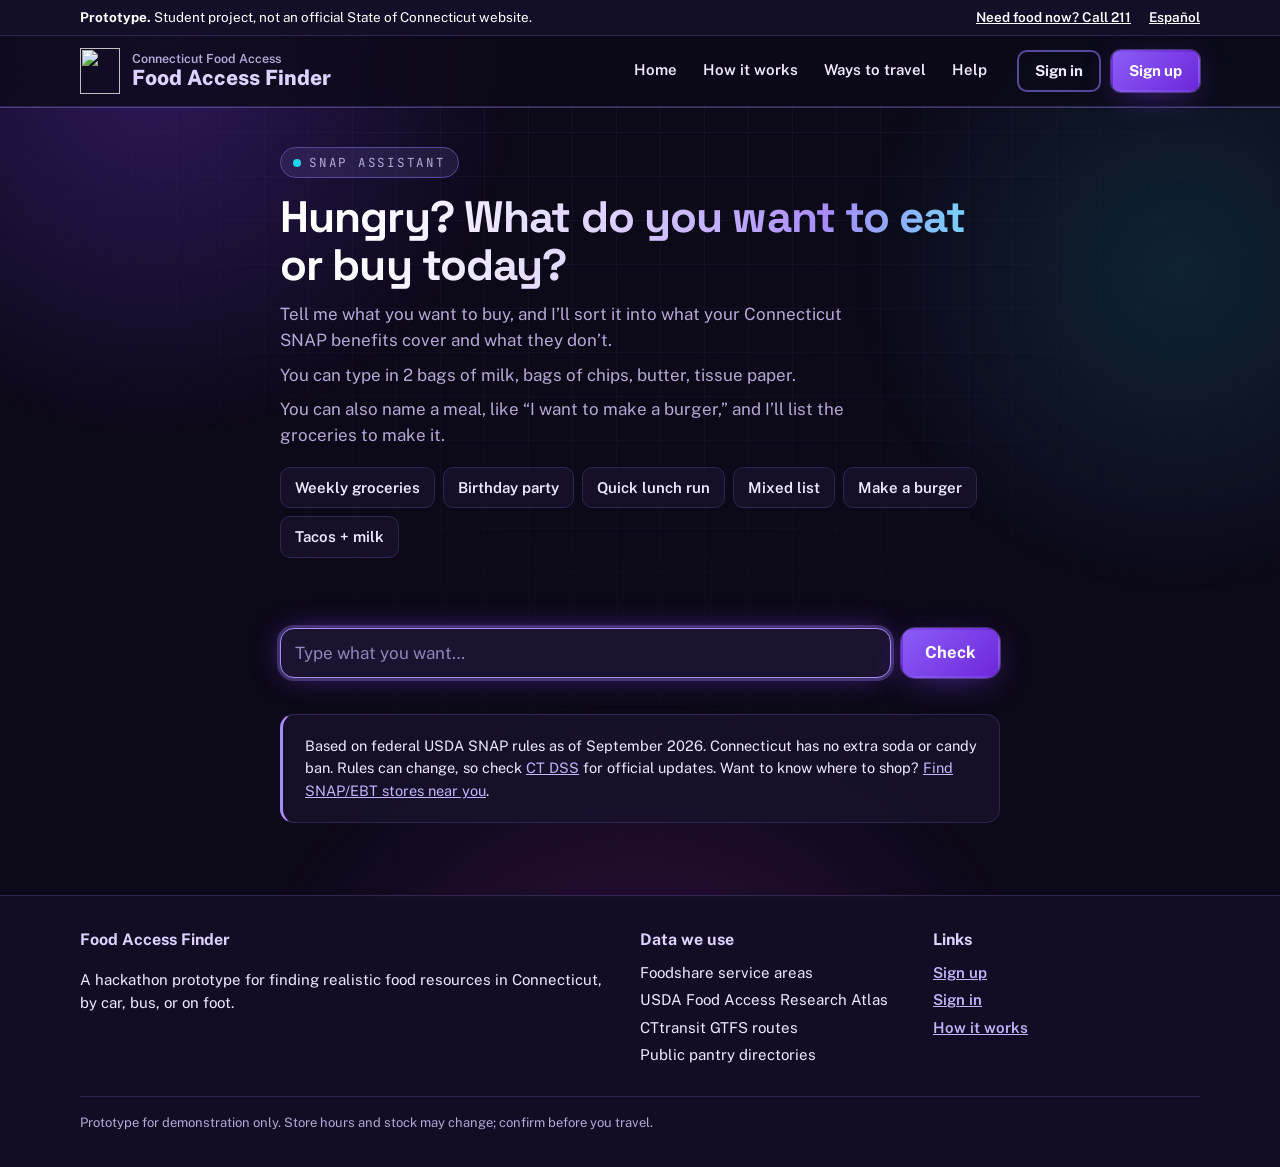
==== commit e099476c: "Give the SNAP assistant a dark purple theme and tidy its answers - Remove the "Copy my SNAP list" an" ====
--- a/pages/assistant.html
+++ b/pages/assistant.html
@@ -3,19 +3,26 @@
 <head>
   <meta charset="utf-8">
   <meta name="viewport" content="width=device-width, initial-scale=1, viewport-fit=cover">
-  <title>Assistant chat - Doorstep</title>
+  <meta name="theme-color" content="#0c0918">
+  <title>SNAP assistant - CT Food Access Finder</title>
   <link rel="icon" href="../assets/favicon.svg" type="image/svg+xml">
   <link rel="preconnect" href="https://fonts.googleapis.com">
   <link rel="preconnect" href="https://fonts.gstatic.com" crossorigin>
-  <link href="https://fonts.googleapis.com/css2?family=Public+Sans:wght@400;500;600;700;800&display=swap" rel="stylesheet">
+  <link href="https://fonts.googleapis.com/css2?family=Public+Sans:wght@400;500;600;700;800&family=Space+Grotesk:wght@500;700&family=JetBrains+Mono:wght@400;700&display=swap" rel="stylesheet">
   <link rel="stylesheet" href="../css/styles.css">
+  <link rel="stylesheet" href="../css/assistant.css">
 </head>
-<body>
+<body class="theme-ai">
 <a class="skip-link" href="#main">Skip to main content</a>
+<div class="utility"><div class="wrap">
+  <span class="u-left"><b>Prototype.</b> Student project, not an official State of Connecticut website.</span>
+  <span class="u-right"><a href="tel:211">Need food now? Call 211</a><button type="button" data-toast="Language options will be added in a later version.">Espa&ntilde;ol</button></span>
+</div></div>
 <header class="site-header">
   <div class="wrap header-row">
-    <a class="brand" href="../index.html" aria-label="Doorstep home">
-      <img src="../assets/CTDoorstep_Logo.png" alt="Doorstep" width="176" height="44">
+    <a class="brand" href="../index.html" aria-label="Food Access Finder home">
+      <img src="../assets/logo.svg" alt="" width="40" height="46">
+      <span class="brand-text"><small>Connecticut Food Access</small><strong>Food Access Finder</strong></span>
     </a>
     <button class="menu-btn" id="menu-btn" type="button" aria-expanded="false" aria-controls="header-menu">Menu</button>
     <div class="header-menu" id="header-menu">
@@ -29,19 +36,51 @@
       </nav>
       <div class="auth-links" id="auth-links">
         <a class="btn btn-outline btn-sm" href="../pages/login.html">Sign in</a>
-        <a class="btn btn-navy btn-sm" href="../pages/signup.html">Sign up</a>
+        <a class="btn btn-gold btn-sm" href="../pages/signup.html">Sign up</a>
       </div>
     </div>
   </div>
 </header>
-<main id="main" class="wrap stub"><h1>Assistant chat</h1><p>Coming next: a chat where you describe your location and how you travel.</p><p><a class="btn btn-navy" href="../index.html">Back to home</a></p></main>
+<main id="main" class="wrap snap">
+  <div class="snap-intro">
+    <p class="eyebrow"><span class="pulse" aria-hidden="true"></span>SNAP assistant</p>
+    <h1>Hungry? What do you want to eat or buy today?</h1>
+    <p>Tell me what you want to buy, and I’ll sort it into what your Connecticut SNAP benefits cover and what they don’t.</p>
+    <p>You can type in 2 bags of milk, bags of chips, butter, tissue paper.</p>
+    <p>You can also name a meal, like “I want to make a burger,” and I’ll list the groceries to make it.</p>
+    <div class="examples" aria-label="Try an example">
+      <button type="button" data-ex="eggs, bread, bananas, soda, diapers, dish soap">Weekly groceries</button>
+      <button type="button" data-ex="birthday cake, candles, balloons, ice cream, juice boxes, paper plates">Birthday party</button>
+      <button type="button" data-ex="rotisserie chicken, cold sub sandwich, energy drink, vitamins, beer">Quick lunch run</button>
+      <button type="button" data-ex="tomato seeds, cat food, live lobster, baby formula, toothpaste">Mixed list</button>
+      <button type="button" data-ex="I want to make a burger">Make a burger</button>
+      <button type="button" data-ex="tacos for dinner and a gallon of milk">Tacos + milk</button>
+    </div>
+  </div>
+
+  <div id="thread" aria-live="polite"></div>
+
+  <div class="composer">
+    <form id="form">
+      <label class="visually-hidden" for="box">What do you want to eat or buy today?</label>
+      <textarea id="box" rows="1" placeholder="Type what you want…"></textarea>
+      <button class="btn btn-navy" id="send" type="submit">Check</button>
+    </form>
+  </div>
+
+  <div class="notice">
+    <p>Based on federal USDA SNAP rules as of September 2026. Connecticut has no extra soda or candy ban. Rules can change, so check <a href="https://portal.ct.gov/dss" target="_blank" rel="noopener">CT DSS</a> for official updates. Want to know where to shop? <a href="map.html">Find SNAP/EBT stores near you</a>.</p>
+  </div>
+</main>
 <footer class="site-footer">
   <div class="wrap footer-grid">
-    <div><h4>Doorstep</h4><p>A hackathon prototype for finding realistic food resources in Connecticut, by car, bus, or on foot.</p></div>
+    <div><h4>Food Access Finder</h4><p>A hackathon prototype for finding realistic food resources in Connecticut, by car, bus, or on foot.</p></div>
     <div><h4>Data we use</h4><ul><li>Foodshare service areas</li><li>USDA Food Access Research Atlas</li><li>CTtransit GTFS routes</li><li>Public pantry directories</li></ul></div>
     <div><h4>Links</h4><ul><li><a href="../pages/signup.html">Sign up</a></li><li><a href="../pages/login.html">Sign in</a></li><li><a href="../index.html#how">How it works</a></li></ul></div>
     <p class="footer-fine">Prototype for demonstration only. Store hours and stock may change; confirm before you travel.</p>
   </div>
 </footer>
 <div class="toast" id="toast" role="status" aria-live="polite"></div>
-<script src="../js/main.js"></script></body></html>
+<script src="../js/main.js"></script>
+<script src="../js/assistant.js"></script>
+</body></html>
--- a/css/styles.css
+++ b/css/styles.css
@@ -1,25 +1,22 @@
 /* =========================================================
-   Doorstep - shared styles
-   1 tokens  2 base  3 header  4 buttons  5 hero  6 transport strip
-   7 choice cards  8 community  9 auth + forms  10 footer  11 toast  12 responsive
+   CT Food Access Finder - shared styles
+   1 tokens  2 base  3 header  4 buttons  5 hero  6 cards
+   7 sections  8 auth + forms  9 footer  10 toast  11 responsive
    ========================================================= */
 
-/* 1. Tokens. Brand colors come from the Doorstep logo. */
+/* 1. Tokens */
 :root{
-  --brand-blue:#3371e8;           /* logo blue */
-  --brand-orange:#ff751f;         /* logo orange */
-  --navy:#2360d6; --navy-2:#1b4fb8; --blue:#2360d6;   /* blue dark enough for white text */
-  --gold:#ff751f; --gold-ink:#3a1600;                 /* "gold" kept as the accent name used by older pages */
-  --ink-deep:#0d2350;
-  --bg:#f6f9fd; --card:#fff; --ink:#10284f; --muted:#5a6b82;
-  --line:#dbe4ef; --line-strong:#9aa9bd; --tint:#edf3fe; --orange-tint:#fff1e7;
-  --focus:#ff751f; --danger:#c62828; --ok:#1e7a45;
-  --header-bg:#fff; --brand-ink:#10284f; --green:#2e8b57;
-  --radius:14px;
-  --shadow:0 14px 45px rgba(20,47,82,.1);
+  --navy:#1c6bcf; --navy-2:#1557aa; --blue:#1c6bcf;
+  --gold:#f2b632; --gold-ink:#3d2c00;
+  --bg:#f6f9fd; --card:#fff; --ink:#1f2a37; --muted:#4a5a70;
+  --line:#d5dce7; --line-strong:#8391a8; --tint:#eaf3fd;
+  --focus:#b36b00; --danger:#b3261e; --ok:#1e7a45;
+  --header-bg:#fff; --brand-ink:#1557aa; --green:#2e8b57;
+  --radius:12px;
   color-scheme:light;
   --font:'Public Sans',system-ui,-apple-system,'Segoe UI',Roboto,Arial,sans-serif;
 }
+
 
 /* 2. Base */
 *,*::before,*::after{box-sizing:border-box}
@@ -30,175 +27,174 @@
 a{color:var(--blue)}
 :focus-visible{outline:3px solid var(--focus);outline-offset:2px}
 .visually-hidden{position:absolute!important;width:1px;height:1px;overflow:hidden;clip:rect(0 0 0 0);white-space:nowrap}
-.skip-link{position:absolute;left:-999px;top:0;background:var(--brand-orange);color:var(--gold-ink);padding:10px 16px;font-weight:700;z-index:100}
+.skip-link{position:absolute;left:-999px;top:0;background:var(--gold);color:var(--gold-ink);padding:10px 16px;font-weight:700;z-index:100}
 .skip-link:focus{left:8px;top:8px}
-.wrap{width:100%;max-width:1200px;margin:0 auto;padding:0 20px}
-.section-label{display:block;color:var(--brand-orange);font-size:13px;font-weight:800;letter-spacing:.1em;text-transform:uppercase}
+.wrap{width:100%;max-width:1160px;margin:0 auto;padding:0 20px}
+section{padding:60px 0 0}
+h2.sec::after{content:"";display:block;width:56px;height:5px;border-radius:4px;background:var(--gold);margin-top:10px}
+h2.sec{font-size:clamp(24px,3.4vw,32px);margin:0 0 8px;font-weight:800;line-height:1.2;color:var(--brand-ink)}
+.sub{color:var(--muted);max-width:64ch;margin:0 0 28px}
+
+/* 3. Header */
+.utility{background:var(--navy);color:#fff;font-size:13.5px;padding-top:env(safe-area-inset-top,0px)}
+.utility .wrap{display:flex;justify-content:space-between;align-items:center;gap:12px;padding-top:7px;padding-bottom:7px}
+.utility b{color:#fff}
+.utility a,.utility button{color:#fff;font:inherit;font-weight:600}
+.utility button{background:none;border:0;padding:0;cursor:pointer;text-decoration:underline}
+.utility .u-right{display:flex;gap:18px}
+.site-header{background:var(--header-bg);border-bottom:1px solid var(--line);box-shadow:0 1px 0 var(--gold),0 3px 0 rgba(242,182,50,.35)}
+.header-row{display:flex;align-items:center;justify-content:space-between;gap:16px;padding-top:12px;padding-bottom:12px}
+.brand{display:flex;align-items:center;gap:12px;color:var(--brand-ink);text-decoration:none;min-width:0}
+.brand img{width:40px;height:46px;flex:none}
+.brand-text{line-height:1.15}
+.brand-text small{display:block;font-size:12.5px;font-weight:600;color:var(--muted)}
+.brand-text strong{font-size:clamp(17px,2.2vw,21px);font-weight:800}
+.header-menu{display:flex;align-items:center;gap:18px}
+.main-nav ul{list-style:none;margin:0;padding:0;display:flex;gap:2px}
+.main-nav a{display:block;color:var(--ink);text-decoration:none;padding:10px 12px;font-weight:600;font-size:15px;border-bottom:3px solid transparent}
+.main-nav a:hover{border-bottom-color:var(--gold)}
+.auth-links{display:flex;align-items:center;gap:10px}
+.hello{font-weight:600;font-size:15px}
+.link-btn{background:none;border:0;color:var(--blue);font:inherit;font-weight:700;text-decoration:underline;cursor:pointer;padding:6px 0}
+.menu-btn{display:none;border:2px solid var(--navy);background:transparent;color:var(--brand-ink);border-radius:4px;padding:8px 14px;font:inherit;font-weight:700;cursor:pointer;min-height:42px}
+
+
+/* 4. Buttons */
+.btn{border-radius:10px;transition:filter .15s,background .15s,transform .15s;display:inline-flex;justify-content:center;align-items:center;font:inherit;font-weight:700;font-size:16.5px;padding:13px 22px;border-radius:4px;border:2px solid var(--navy);cursor:pointer;text-decoration:none;min-height:48px;text-align:center;line-height:1.2}
+.btn-sm{padding:9px 16px;min-height:42px;font-size:15px}
+.btn-gold{background:var(--gold);border-color:var(--gold);color:var(--gold-ink);box-shadow:0 6px 16px rgba(242,182,50,.4)}
+.btn-gold:hover{filter:brightness(.94)}
+.btn-navy{background:var(--navy);color:#fff}
+.btn-navy:hover{background:var(--navy-2)}
+.btn-outline{background:transparent;color:var(--brand-ink)}
+.btn-outline:hover{background:var(--tint)}
+.btn-outline-light{background:transparent;color:#fff;border-color:#fff}
+.btn-outline-light:hover{background:rgba(255,255,255,.14)}
+.btn[disabled]{opacity:.55;cursor:not-allowed}
+
+
+/* 5. Hero: light panel + photo. Put your photo at assets/hero.jpg  */
+.hero{background:linear-gradient(180deg,#eaf3fd 0%,#f6f9fd 100%);border-bottom:1px solid var(--line);padding:48px 0 116px}
+.hero-grid{display:grid;grid-template-columns:1.02fr 1fr;gap:44px;align-items:center}
+.hero-copy h1{font-size:clamp(32px,4.8vw,52px);line-height:1.08;margin:0 0 16px;font-weight:800;color:var(--ink);letter-spacing:-.01em}
+.hero-copy .lead{font-size:clamp(17px,2vw,19.5px);color:var(--muted);max-width:52ch;margin:0 0 26px}
+.hero-actions{display:flex;gap:12px;flex-wrap:wrap}
+.hero{position:relative;overflow:hidden}
+.hero::before{content:"";position:absolute;right:-140px;top:-160px;width:520px;height:520px;border-radius:50%;background:radial-gradient(circle,rgba(242,182,50,.28),rgba(242,182,50,0) 70%);pointer-events:none}
+.hero .wrap{position:relative}
+.hero-stage{position:relative;min-height:440px;border-radius:24px;overflow:hidden;display:flex;align-items:flex-end;justify-content:center;padding:22px;background:linear-gradient(135deg,#cfe4fb 0%,#e6f3ea 55%,#fff1cc 100%);box-shadow:0 22px 48px rgba(31,42,55,.18);border:6px solid #fff}
+.hero-stage::before{content:"";position:absolute;left:-60px;top:-60px;width:240px;height:240px;border-radius:50%;background:rgba(28,107,207,.14)}
+.hero-stage::after{content:"";position:absolute;right:-40px;bottom:120px;width:180px;height:180px;border-radius:50%;background:rgba(46,139,87,.16)}
+.stage-photo{position:absolute;inset:0;width:100%;height:100%;object-fit:cover;z-index:1}
+.result-card{position:relative;z-index:2;width:100%;max-width:400px;background:#fff;border-radius:18px;padding:18px;box-shadow:0 14px 34px rgba(31,42,55,.22)}
+.rc-head{display:flex;justify-content:space-between;align-items:baseline;gap:10px;margin:0 0 12px}
+.rc-head strong{font-size:16px;color:var(--ink)}
+.rc-head span{font-size:12.5px;font-weight:700;color:var(--muted);background:var(--tint);padding:3px 9px;border-radius:99px}
+.rc-list{list-style:none;margin:0;padding:0;display:grid;gap:10px}
+.rc-list li{display:grid;grid-template-columns:44px 1fr auto;gap:12px;align-items:center;padding:10px;border:1px solid var(--line);border-radius:12px}
+.rc-list li:first-child{border-color:var(--gold);background:#fffaf0}
+.rc-ico{width:44px;height:44px;border-radius:12px;display:grid;place-items:center;background:var(--tint)}
+.rc-ico svg{width:24px;height:24px;stroke:var(--blue);fill:none;stroke-width:2;stroke-linecap:round;stroke-linejoin:round}
+.rc-list strong{display:block;font-size:15px;line-height:1.25}
+.rc-list small{display:block;color:var(--muted);font-size:13px}
+.rc-tag{font-size:12px;font-weight:800;padding:4px 10px;border-radius:99px;background:#e2f4e9;color:#1d6b40;white-space:nowrap}
+.rc-tag.soon{background:#fff0cf;color:#7a5200}
+.facts{display:flex;gap:10px 28px;flex-wrap:wrap;margin:30px 0 0;padding:0;list-style:none;font-size:15px;color:var(--ink);font-weight:600}
+.facts li{display:flex;align-items:center;gap:8px}
+.dot{width:10px;height:10px;border-radius:50%;background:var(--gold);flex:none}
+
+/* 6. Choice cards */
+.choose{margin-top:-72px;position:relative}
+.grid-2{display:grid;grid-template-columns:repeat(2,1fr);gap:22px}
+.choice{transition:transform .18s ease,box-shadow .18s ease;background:var(--card);border:1px solid var(--line);border-top:6px solid var(--blue);border-radius:var(--radius);padding:28px;display:flex;flex-direction:column;box-shadow:0 10px 28px rgba(31,42,55,.16)}
+.choice.primary{border-top-color:var(--gold)}
+.choice:hover,.mode:hover,.steps li:hover{transform:translateY(-3px);box-shadow:0 16px 34px rgba(31,42,55,.16)}
+.mode,.steps li{transition:transform .18s ease,box-shadow .18s ease}
+.choice h3{margin:0 0 6px;font-size:23px;font-weight:800;line-height:1.2}
+.choice .for{color:var(--muted);font-size:15px;margin:0 0 14px}
+.choice ul{margin:0 0 24px;padding-left:20px}
+.choice li{margin-bottom:5px}
+.choice .btn{margin-top:auto}
+.after-cards{margin:18px 0 0;text-align:center;color:var(--muted)}
+
+/* 7. Sections */
+.steps{display:grid;grid-template-columns:repeat(4,1fr);gap:16px;counter-reset:s;list-style:none;padding:0;margin:0}
+.steps li{background:var(--card);border:1px solid var(--line);border-radius:var(--radius);padding:20px;counter-increment:s}
+.steps li::before{content:counter(s);display:grid;place-items:center;width:34px;height:34px;border-radius:50%;background:var(--navy);color:#fff;font-weight:800;margin-bottom:12px}
+
+.steps h3,.mode h3{margin:0 0 4px;font-size:18px}
+.steps p,.mode p{margin:0;color:var(--muted);font-size:15px}
+.modes{display:grid;grid-template-columns:repeat(4,1fr);gap:16px}
+.mode{background:var(--card);border:1px solid var(--line);border-left:6px solid var(--blue);border-radius:var(--radius);padding:20px}
+.mode svg{width:34px;height:34px;stroke:var(--blue);fill:none;stroke-width:2;stroke-linecap:round;stroke-linejoin:round;margin-bottom:8px}
+.notice{background:var(--tint);border:1px solid var(--line);border-left:6px solid var(--gold);border-radius:var(--radius);padding:20px 22px}
+.notice h3{margin:0 0 6px;font-size:19px}
+.notice p{margin:0}
+.help{display:flex;gap:16px;flex-wrap:wrap;align-items:center;justify-content:space-between;background:var(--card);border:1px solid var(--line);border-radius:var(--radius);padding:22px}
+.help strong{font-size:20px}
+.help a{font-weight:700}
 .stub{padding:72px 20px}
 .stub h1{margin:0 0 10px;font-size:clamp(26px,4vw,36px)}
 .stub p{max-width:60ch;color:var(--muted)}
 
-/* 3. Header */
-.site-header{background:var(--header-bg);border-bottom:1px solid var(--line);position:sticky;top:0;z-index:20;padding-top:env(safe-area-inset-top,0px)}
-.header-row{display:flex;align-items:center;justify-content:space-between;gap:16px;min-height:78px;padding-top:10px;padding-bottom:10px}
-.brand{display:flex;align-items:center;text-decoration:none;flex:none}
-.brand img{height:44px;width:auto;display:block}
-.header-menu{display:flex;align-items:center;gap:28px}
-.main-nav ul{list-style:none;margin:0;padding:0;display:flex;gap:6px}
-.main-nav a{display:block;color:var(--ink);text-decoration:none;padding:10px 12px;font-weight:700;font-size:15.5px;border-bottom:3px solid transparent}
-.main-nav a:hover{border-bottom-color:var(--brand-orange)}
-.auth-links{display:flex;align-items:center;gap:10px}
-.hello{font-weight:700;font-size:15px}
-.link-btn{background:none;border:0;color:var(--blue);font:inherit;font-weight:700;text-decoration:underline;cursor:pointer;padding:6px 0}
-.menu-btn{display:none;border:2px solid var(--line-strong);background:transparent;color:var(--ink);border-radius:10px;padding:8px 14px;font:inherit;font-weight:700;cursor:pointer;min-height:44px}
-
-/* 4. Buttons */
-.btn{display:inline-flex;justify-content:center;align-items:center;gap:8px;font:inherit;font-weight:700;font-size:16px;padding:13px 22px;border-radius:10px;border:2px solid transparent;cursor:pointer;text-decoration:none;min-height:48px;text-align:center;line-height:1.2;transition:background .15s,transform .15s,box-shadow .15s}
-.btn:hover{transform:translateY(-1px)}
-.btn-sm{padding:9px 18px;min-height:42px;font-size:15px}
-.btn-lg{padding:16px 28px;font-size:17px}
-.btn-navy,.btn-gold{background:var(--navy);color:#fff}
-.btn-navy:hover,.btn-gold:hover{background:var(--navy-2);box-shadow:0 8px 20px rgba(35,96,214,.25)}
-.btn-orange{background:var(--brand-orange);color:var(--gold-ink)}
-.btn-orange:hover{background:#f5670d}
-.btn-outline{background:#fff;color:var(--ink);border-color:var(--line)}
-.btn-outline:hover{border-color:var(--navy);color:var(--navy)}
-.btn-block{width:100%}
-.btn[disabled]{opacity:.55;cursor:not-allowed;transform:none}
-
-/* 5. Hero */
-.hero{background:linear-gradient(120deg,#fff 0%,#edf3fe 70%,#fff4ec 100%);padding:64px 0 48px}
-.hero-grid{display:grid;grid-template-columns:.9fr 1.1fr;gap:56px;align-items:center}
-.eyebrow{display:inline-flex;align-items:center;gap:6px;background:var(--orange-tint);color:#b24700;padding:8px 14px;border-radius:99px;font-size:14px;font-weight:800;margin-bottom:18px}
-.hero h1{font-size:clamp(42px,5.4vw,70px);line-height:1.03;letter-spacing:-.03em;margin:0;font-weight:800;color:var(--ink)}
-.hero h1 span{display:block;color:var(--brand-blue)}
-.hero .lead{max-width:36ch;margin:22px 0 0;color:var(--muted);font-size:clamp(17px,1.8vw,20px);line-height:1.55}
-.hero-actions{display:flex;gap:14px;flex-wrap:wrap;margin-top:30px}
-.hero-photo{position:relative;border-radius:26px;overflow:hidden;box-shadow:var(--shadow);min-height:430px;background:linear-gradient(135deg,#cfe0fb,#ffe3cf)}
-.hero-photo img{width:100%;height:430px;object-fit:cover;display:block}
-.hero-photo::after{content:"";position:absolute;inset:0;background:linear-gradient(to top,rgba(13,35,80,.3),transparent 50%)}
-.photo-badge{position:absolute;left:24px;bottom:24px;z-index:2;display:flex;gap:12px;align-items:center;background:rgba(255,255,255,.97);border-radius:14px;padding:14px 18px;box-shadow:0 8px 30px rgba(0,0,0,.15);max-width:calc(100% - 48px)}
-.photo-badge strong,.photo-badge span{display:block}
-.photo-badge strong{font-size:18px}
-.photo-badge span{font-size:14px;color:var(--muted)}
-.badge-icon{width:40px;height:40px;flex:none;display:grid;place-items:center;border-radius:50%;background:var(--orange-tint);color:var(--brand-orange);font-weight:900;font-size:18px}
-
-/* 6. Transport strip */
-.transport-strip{background:#fff;border-top:1px solid var(--line);border-bottom:1px solid var(--line)}
-.transport-grid{display:grid;grid-template-columns:repeat(6,1fr);padding:22px 20px;list-style:none;margin:0 auto}
-.transport-item{display:flex;gap:12px;align-items:center;padding:4px 14px;border-right:1px solid var(--line)}
-.transport-item:last-child{border-right:0}
-.transport-item .t-ico{width:40px;height:40px;flex:none;display:grid;place-items:center;border-radius:12px;background:var(--tint)}
-.transport-item:nth-child(even) .t-ico{background:var(--orange-tint)}
-.transport-item svg{width:22px;height:22px;fill:none;stroke:var(--brand-blue);stroke-width:2;stroke-linecap:round;stroke-linejoin:round}
-.transport-item:nth-child(even) svg{stroke:var(--brand-orange)}
-.transport-item strong,.transport-item small{display:block}
-.transport-item strong{font-size:15px}
-.transport-item small{color:var(--muted);font-size:13px}
-
-/* 7. Choice cards */
-.choice-section{padding:80px 0}
-.section-heading{text-align:center;margin-bottom:36px}
-.section-heading h2{margin:8px 0 0;font-size:clamp(28px,3.6vw,40px);letter-spacing:-.02em;line-height:1.15}
-.section-heading p{margin:12px auto 0;color:var(--muted);max-width:60ch;font-size:18px}
-.choice-grid{display:grid;grid-template-columns:1fr 1fr;gap:22px}
-.choice-card{display:grid;grid-template-columns:auto 1fr auto;gap:22px;align-items:start;background:#fff;border:1px solid var(--line);border-radius:18px;padding:32px;color:inherit;text-decoration:none;box-shadow:0 8px 25px rgba(17,47,85,.04);transition:transform .2s,box-shadow .2s,border-color .2s}
-.choice-card:hover{transform:translateY(-4px);box-shadow:var(--shadow);border-color:#bcd0f5}
-.choice-card.alt{background:linear-gradient(135deg,#fff,#fff6ef)}
-.choice-card.alt:hover{border-color:#ffc9a6}
-.choice-icon{width:64px;height:64px;display:grid;place-items:center;border-radius:50%;background:var(--tint)}
-.choice-card.alt .choice-icon{background:var(--orange-tint)}
-.choice-icon svg{width:30px;height:30px;fill:none;stroke:var(--brand-blue);stroke-width:2;stroke-linecap:round;stroke-linejoin:round}
-.choice-card.alt .choice-icon svg{stroke:var(--brand-orange)}
-.choice-card h3{margin:4px 0 8px;font-size:24px}
-.choice-card p{margin:0;color:var(--muted);font-size:17px}
-.choice-card .arrow{font-size:30px;line-height:1;color:var(--muted);transition:transform .2s,color .2s}
-.choice-card:hover .arrow{transform:translateX(4px);color:var(--navy)}
-.tags{display:flex;flex-wrap:wrap;gap:8px;margin-top:18px}
-.tags span{padding:7px 12px;background:var(--tint);color:#34507a;border-radius:99px;font-size:13px;font-weight:600}
-.choice-card.alt .tags span{background:var(--orange-tint);color:#8a3a00}
-
-/* 8. Community */
-.community-section{padding:0 0 80px}
-.community-card{display:grid;grid-template-columns:1fr 1fr;background:#fff;border-radius:24px;overflow:hidden;box-shadow:var(--shadow)}
-.community-photo img{width:100%;height:100%;min-height:380px;object-fit:cover;display:block}
-.community-content{padding:52px}
-.community-content h2{font-size:clamp(28px,3vw,36px);line-height:1.12;letter-spacing:-.02em;margin:10px 0 16px}
-.community-content p{color:var(--muted);margin:0}
-.benefits{display:grid;grid-template-columns:repeat(3,1fr);gap:18px;margin:32px 0 0;padding:0;list-style:none}
-.benefits strong,.benefits span{display:block}
-.benefits strong{font-size:16px}
-.benefits strong::before{content:"";display:block;width:28px;height:4px;border-radius:4px;background:var(--brand-orange);margin-bottom:10px}
-.benefits li:nth-child(2) strong::before{background:var(--brand-blue)}
-.benefits span{color:var(--muted);font-size:14px;margin-top:4px}
-.help-strip{margin-top:22px;display:flex;flex-wrap:wrap;gap:12px 20px;align-items:center;justify-content:space-between;background:var(--ink-deep);color:#fff;border-radius:18px;padding:22px 28px}
-.help-strip strong{font-size:19px}
-.help-strip a{color:#fff;font-weight:800}
-
-/* 9. Auth pages + forms */
-.auth-body{background:#fff}
-.auth-layout{display:grid;grid-template-columns:42% 58%;min-height:100vh}
-.auth-banner{position:sticky;top:0;height:100vh;color:#fff;padding:36px 48px;display:flex;flex-direction:column;justify-content:space-between;
-  background:linear-gradient(180deg,rgba(13,35,80,.55),rgba(13,35,80,.92)),url('../assets/hero.jpg') center/cover,var(--ink-deep)}
-.auth-banner .brand{background:#fff;border-radius:12px;padding:8px 14px;align-self:flex-start}
-.auth-banner .brand img{height:36px}
-.auth-tag{display:inline-block;padding:7px 12px;border-radius:99px;background:var(--brand-orange);color:var(--gold-ink);font-size:12px;font-weight:800;letter-spacing:.08em}
-.auth-banner h1{margin:16px 0 0;font-size:clamp(32px,3.4vw,46px);line-height:1.08;letter-spacing:-.02em}
-.auth-banner p{margin:16px 0 0;max-width:46ch;color:#dfe8f8}
-.checks{list-style:none;margin:22px 0 0;padding:0;display:grid;gap:10px}
-.checks li{position:relative;padding-left:30px;font-weight:600}
-.checks li::before{content:"";position:absolute;left:3px;top:.4em;width:13px;height:7px;border-left:3px solid var(--brand-orange);border-bottom:3px solid var(--brand-orange);transform:rotate(-45deg)}
-.auth-panel{padding:48px 32px 64px;display:flex;justify-content:center}
-.auth-card{width:100%;max-width:600px}
-.back-link{color:var(--muted);font-size:15px;font-weight:600;text-decoration:none}
-.back-link:hover{color:var(--navy)}
-.auth-mobile-brand{display:none;margin-bottom:18px}
-.auth-tabs{display:grid;grid-template-columns:1fr 1fr;margin:24px 0 28px;padding:5px;background:#eef3f8;border-radius:12px}
-.auth-tab{padding:12px;border-radius:9px;text-align:center;font-weight:700;color:var(--muted);text-decoration:none}
-.auth-tab[aria-current="page"]{background:#fff;color:var(--ink);box-shadow:0 3px 10px rgba(0,0,0,.07)}
-.auth-card h2{margin:0 0 6px;font-size:30px;letter-spacing:-.01em;color:var(--ink)}
-.auth-card .lede{margin:0 0 22px;color:var(--muted)}
+/* 8. Auth pages + forms */
+.auth{display:grid;grid-template-columns:minmax(300px,420px) 1fr;min-height:calc(100vh - 140px)}
+.auth-aside{
+  color:var(--ink);padding:56px 40px;display:flex;align-items:flex-end;
+  background-color:#dbe8f7;
+  background-image:linear-gradient(180deg,rgba(255,255,255,0) 22%,rgba(255,255,255,.95) 68%),url('../assets/hero.jpg'),linear-gradient(135deg,#cfe4fb 0%,#e6f3ea 55%,#fff1cc 100%);
+  background-size:cover;background-position:center;
+}
+.auth-aside h1{margin:0 0 10px;font-size:clamp(28px,3.4vw,38px);line-height:1.1;font-weight:800}
+.auth-aside p{margin:0 0 18px;color:var(--muted)}
+.checks{list-style:none;margin:0;padding:0}
+.checks li{position:relative;padding-left:28px;margin-bottom:9px}
+.checks li::before{content:"";position:absolute;left:2px;top:.45em;width:12px;height:7px;border-left:3px solid var(--green);border-bottom:3px solid var(--green);transform:rotate(-45deg)}
+.auth-main{padding:40px 24px 64px;display:flex;justify-content:center}
+.auth-card{width:100%;max-width:640px;background:var(--card);border:1px solid var(--line);border-radius:var(--radius);padding:34px;box-shadow:0 8px 24px rgba(31,42,55,.1);align-self:flex-start}
+.auth-card h2{margin:0 0 6px;font-size:26px;font-weight:800;color:var(--brand-ink)}
+.auth-card .lede{margin:0 0 20px;color:var(--muted)}
 .stepbar{display:flex;gap:8px;list-style:none;margin:0 0 22px;padding:0;font-size:14px;font-weight:700}
-.stepbar li{flex:1;padding-top:10px;border-top:4px solid var(--line);color:var(--muted)}
-.stepbar li.current,.stepbar li.done{border-top-color:var(--brand-orange);color:var(--ink)}
-.alert{padding:13px 16px;border-radius:12px;border-left:5px solid var(--brand-orange);background:var(--orange-tint);font-size:15px;margin-bottom:22px}
+.stepbar li{flex:1;padding-top:10px;border-top:5px solid var(--line);color:var(--muted)}
+.stepbar li.current,.stepbar li.done{border-top-color:var(--gold);color:var(--ink)}
+.alert{padding:13px 16px;border-radius:var(--radius);border-left:6px solid var(--gold);background:var(--tint);font-size:15px;margin-bottom:22px}
 .alert strong{display:block}
-.secure-note{margin-top:22px;padding:14px 16px;border-radius:12px;background:var(--tint);color:#3d5779;font-size:14px}
-.form-section{border:0;padding:0;margin:0 0 8px;min-width:0}
-.form-section legend{font-size:17px;font-weight:800;padding:0 0 8px;margin:0 0 14px;color:var(--ink);border-bottom:1px solid var(--line);width:100%}
+.alert.ok{border-left-color:var(--ok)}
+.form-section{border:0;padding:0;margin:0 0 8px}
+.form-section legend{font-size:18px;font-weight:800;padding:0;margin:0 0 14px;color:var(--brand-ink);border-bottom:2px solid var(--line);width:100%;padding-bottom:8px}
 .field{margin-bottom:18px}
-.field>label,.legend{display:block;font-weight:700;margin-bottom:7px;font-size:15px}
-.opt{font-weight:500;color:var(--muted);font-size:13px}
-.input{width:100%;min-height:50px;padding:12px 14px;font:inherit;font-size:16px;color:var(--ink);background:#fff;border:1px solid #c5d2e3;border-radius:10px;transition:border-color .15s,box-shadow .15s}
-.input:focus{border-color:var(--navy);outline:none;box-shadow:0 0 0 4px rgba(51,113,232,.15)}
+.field>label,.legend{display:block;font-weight:700;margin-bottom:6px;font-size:16px}
+.opt{font-weight:500;color:var(--muted)}
+.input{width:100%;min-height:50px;padding:12px 14px;font:inherit;color:var(--ink);background:var(--card);border:2px solid var(--line-strong);border-radius:var(--radius)}
+.input:focus{border-color:var(--blue);outline:3px solid var(--focus);outline-offset:1px}
 .input[aria-invalid="true"]{border-color:var(--danger)}
-.hint{margin:6px 0 0;font-size:13.5px;color:var(--muted)}
+.hint{margin:6px 0 0;font-size:14px;color:var(--muted)}
 .error{margin:6px 0 0;font-size:14px;color:var(--danger);font-weight:600}
 .error:empty{display:none}
 .row-2{display:grid;grid-template-columns:1fr 1fr;gap:16px}
 .pills{display:grid;grid-template-columns:1fr 1fr;gap:12px}
 .pill{position:relative}
 .pill input{position:absolute;opacity:0;inset:0;width:100%;height:100%;cursor:pointer;margin:0}
-.pill span{display:flex;align-items:center;justify-content:center;min-height:50px;padding:12px;border:1px solid #c5d2e3;border-radius:10px;font-weight:700;background:#fff}
-.pill input:checked+span{border-color:var(--navy);background:var(--tint);box-shadow:inset 0 0 0 1px var(--navy)}
+.pill span{display:flex;align-items:center;justify-content:center;min-height:50px;padding:12px;border:2px solid var(--line-strong);border-radius:var(--radius);font-weight:700;background:var(--card)}
+.pill input:checked+span{border-color:var(--blue);background:var(--tint);box-shadow:inset 0 0 0 1px var(--blue)}
 .pill input:focus-visible+span{outline:3px solid var(--focus);outline-offset:2px}
-.upload{display:block;position:relative;border:1.5px dashed #b3c3d8;border-radius:12px;padding:20px;background:#f8fbff;cursor:pointer;text-align:center}
-.upload:hover{border-color:var(--navy);background:var(--tint)}
+.upload{display:block;position:relative;border:2px dashed var(--line-strong);border-radius:var(--radius);padding:18px;background:var(--bg);cursor:pointer;text-align:center}
+.upload:hover{border-color:var(--blue);background:var(--tint)}
 .upload:focus-within{outline:3px solid var(--focus);outline-offset:2px}
 .upload input{position:absolute;opacity:0;width:1px;height:1px}
-.upload svg{width:30px;height:30px;stroke:var(--brand-blue);fill:none;stroke-width:2;stroke-linecap:round;stroke-linejoin:round}
+.upload svg{width:30px;height:30px;stroke:var(--blue);fill:none;stroke-width:2;stroke-linecap:round;stroke-linejoin:round}
 .upload .u-title{display:block;font-weight:700;margin-top:4px}
-.upload small{display:block;color:var(--muted);font-size:13px}
+.upload small{display:block;color:var(--muted);font-size:13.5px}
 .upload-done{display:flex;align-items:center;gap:14px;text-align:left}
-.upload-done img{width:84px;height:60px;object-fit:cover;border-radius:6px;border:1px solid var(--line)}
+.upload-done img{width:84px;height:60px;object-fit:cover;border-radius:4px;border:1px solid var(--line)}
 .upload-done .u-name{font-weight:600;word-break:break-all}
 .upload[aria-invalid="true"]{border-color:var(--danger)}
-.check{display:flex;gap:12px;align-items:flex-start;margin:6px 0 22px;font-size:15px}
-.check input{width:20px;height:20px;margin-top:2px;flex:none;accent-color:var(--navy)}
+.check{display:flex;gap:12px;align-items:flex-start;margin:6px 0 22px}
+.check input{width:22px;height:22px;margin-top:2px;flex:none}
 .form-actions{display:flex;gap:12px;flex-wrap:wrap;align-items:center}
 .otp{display:flex;gap:10px;margin:8px 0}
-.otp input{width:52px;height:62px;text-align:center;font:inherit;font-size:26px;font-weight:700;color:var(--ink);background:#fff;border:1px solid #c5d2e3;border-radius:10px;padding:0}
-.otp input:focus{border-color:var(--navy);outline:none;box-shadow:0 0 0 4px rgba(51,113,232,.15)}
+.otp input{width:52px;height:62px;text-align:center;font:inherit;font-size:26px;font-weight:700;color:var(--ink);background:var(--card);border:2px solid var(--line-strong);border-radius:var(--radius);padding:0}
+.otp input:focus{border-color:var(--blue);outline:3px solid var(--focus);outline-offset:1px}
 .otp.bad input{border-color:var(--danger)}
 .demo-code{font-size:22px;letter-spacing:.3em;font-weight:800}
 .switch{margin:22px 0 0;text-align:center;color:var(--muted)}
@@ -207,31 +203,30 @@
 .success .tick{width:64px;height:64px;border-radius:50%;background:var(--ok);margin:0 auto 14px;position:relative}
 .success .tick::after{content:"";position:absolute;left:21px;top:16px;width:20px;height:11px;border-left:5px solid #fff;border-bottom:5px solid #fff;transform:rotate(-45deg)}
 .success p{color:var(--muted)}
-.privacy-copy{margin-top:22px;color:var(--muted);text-align:center;font-size:13px}
-
-/* 10. Footer */
-.site-footer{background:var(--ink-deep);color:#fff;border-top:4px solid var(--brand-orange);font-size:15px}
-.footer-grid{padding-top:36px;padding-bottom:36px;display:grid;grid-template-columns:2fr 1fr 1fr;gap:26px}
-.site-footer h4{margin:0 0 8px;font-size:16px}
-.site-footer p{margin:0;color:#b5c5de}
+
+/* 9. Footer */
+.site-footer{margin-top:72px;background:var(--tint);color:var(--ink);border-top:5px solid var(--gold);font-size:15px}
+.footer-grid{padding-top:32px;padding-bottom:34px;display:grid;grid-template-columns:2fr 1fr 1fr;gap:26px}
+.site-footer h4{margin:0 0 8px;color:var(--brand-ink);font-size:16px}
 .site-footer ul{list-style:none;margin:0;padding:0}
-.site-footer li{margin-bottom:4px;color:#b5c5de}
-.site-footer a{color:#fff;font-weight:600}
-.footer-fine{grid-column:1/-1;border-top:1px solid rgba(255,255,255,.15);padding-top:16px;font-size:13px}
-
-/* 11. Toast */
-.toast{position:fixed;left:50%;bottom:calc(20px + env(safe-area-inset-bottom,0px));transform:translate(-50%,30px);background:var(--ink-deep);color:#fff;border-left:6px solid var(--brand-orange);padding:14px 18px;border-radius:8px;width:max-content;max-width:calc(100% - 32px);opacity:0;pointer-events:none;transition:opacity .2s,transform .2s;z-index:50}
+.site-footer li{margin-bottom:4px}
+.site-footer a{color:var(--blue);font-weight:600}
+.footer-fine{grid-column:1/-1;border-top:1px solid var(--line);padding-top:16px;margin:0;font-size:13px;color:var(--muted)}
+
+/* 10. Toast */
+.toast{position:fixed;left:50%;bottom:calc(20px + env(safe-area-inset-bottom,0px));transform:translate(-50%,30px);background:var(--navy);color:#fff;border-left:6px solid var(--gold);padding:14px 18px;border-radius:4px;width:max-content;max-width:calc(100% - 32px);opacity:0;pointer-events:none;transition:opacity .2s,transform .2s;z-index:50}
 .toast.show{opacity:1;transform:translate(-50%,0)}
 
-/* 12. Responsive */
+/* 11. Responsive */
 @media (max-width:1000px){
-  .hero-grid,.community-card{grid-template-columns:1fr}
-  .transport-grid{grid-template-columns:repeat(3,1fr);gap:18px 0}
-  .transport-item:nth-child(3){border-right:0}
-  .choice-grid{grid-template-columns:1fr}
-  .auth-layout{grid-template-columns:1fr}
-  .auth-banner{display:none}
-  .auth-mobile-brand{display:block}
+  .steps,.modes{grid-template-columns:repeat(2,1fr)}
+  .auth{grid-template-columns:1fr}
+  .auth-aside{
+  color:var(--ink);padding:56px 40px;display:flex;align-items:flex-end;
+  background-color:#dbe8f7;
+  background-image:linear-gradient(180deg,rgba(255,255,255,0) 22%,rgba(255,255,255,.95) 68%),url('../assets/hero.jpg'),linear-gradient(135deg,#cfe4fb 0%,#e6f3ea 55%,#fff1cc 100%);
+  background-size:cover;background-position:center;
+}
 }
 @media (max-width:820px){
   .menu-btn{display:inline-block}
@@ -242,25 +237,84 @@
   .main-nav a{padding:12px 4px;border-bottom:1px solid var(--line)}
   .auth-links{flex-wrap:wrap}
   .auth-links .btn{flex:1}
-  .footer-grid{grid-template-columns:1fr}
-  .hero{padding:40px 0 36px}
-  .community-content{padding:32px 24px}
-  .benefits{grid-template-columns:1fr}
+  .grid-2,.footer-grid{grid-template-columns:1fr}
+  .hero{padding:28px 0 104px}
+  .hero-grid{grid-template-columns:1fr;gap:26px}
+    section{padding-top:46px}
+  .utility .u-left{display:none}
+  .utility .wrap{justify-content:flex-end}
 }
 @media (max-width:560px){
   body{font-size:16px}
-  .brand img{height:36px}
-  .row-2{grid-template-columns:1fr}
-  .transport-grid{grid-template-columns:repeat(2,1fr)}
-  .transport-item{border-right:0}
+  .steps,.modes,.row-2{grid-template-columns:1fr}
+  .choice{padding:22px}
+  .brand-text small{display:none}
   .hero-actions .btn{width:100%}
-  .hero-photo,.hero-photo img{min-height:300px;height:300px}
-  .photo-badge{left:14px;bottom:14px;max-width:calc(100% - 28px)}
-  .choice-card{grid-template-columns:1fr;padding:24px}
-  .choice-card .arrow{display:none}
-  .auth-panel{padding:24px 16px 48px}
+  .hero-stage{min-height:0;padding:16px;border-width:4px}
+  .result-card{padding:14px}
+  .auth-main{padding:20px 12px 48px}
+  .auth-card{padding:22px 18px}
   .otp{gap:7px}
   .otp input{width:44px;height:56px;font-size:22px}
   .form-actions .btn{width:100%}
 }
-@media (prefers-reduced-motion:reduce){html{scroll-behavior:auto}*{transition:none!important}}
+@media (prefers-reduced-motion:reduce){html{scroll-behavior:auto}.toast{transition:none}}
+
+/* 12. Cart (signed in): header icon + side panel, built by js/main.js */
+.cart-btn{position:relative;display:inline-grid;place-items:center;width:46px;height:46px;flex:none;margin-left:6px;border:2px solid var(--navy);border-radius:4px;background:transparent;color:var(--brand-ink);cursor:pointer}
+.cart-btn:hover{background:var(--tint)}
+.cart-btn svg{width:24px;height:24px;stroke:currentColor;fill:none;stroke-width:2;stroke-linecap:round;stroke-linejoin:round}
+.cart-count{position:absolute;top:-8px;right:-8px;min-width:22px;height:22px;padding:0 6px;border-radius:99px;background:var(--gold);color:var(--gold-ink);font-size:12.5px;font-weight:800;line-height:22px;text-align:center}
+body.cart-open{overflow:hidden}
+.cart-shade{position:fixed;inset:0;background:rgba(31,42,55,.45);z-index:60}
+.cart-panel{position:fixed;top:0;right:0;bottom:0;z-index:61;width:min(420px,100%);background:var(--card);display:flex;flex-direction:column;box-shadow:-12px 0 32px rgba(31,42,55,.25);border-left:5px solid var(--gold);padding-bottom:env(safe-area-inset-bottom,0px)}
+.cart-head{display:flex;align-items:center;justify-content:space-between;gap:12px;padding:16px 20px;border-bottom:1px solid var(--line)}
+.cart-head h2{margin:0;font-size:22px;font-weight:800;color:var(--brand-ink)}
+.cart-close{width:44px;height:44px;border:0;background:transparent;font-size:30px;line-height:1;color:var(--ink);cursor:pointer;border-radius:4px}
+.cart-close:hover{background:var(--tint)}
+.cart-body{flex:1;overflow-y:auto;padding:4px 20px}
+.cart-empty{color:var(--muted);margin:20px 0}
+.cart-items{list-style:none;margin:0;padding:0}
+.cart-items li{display:flex;gap:12px;align-items:flex-start;padding:14px 0;border-bottom:1px solid var(--line)}
+.cart-items li:last-child{border-bottom:0}
+.ci-info{flex:1;min-width:0}
+.ci-info strong{display:block;font-size:17px}
+.ci-info small{display:block;color:var(--muted);font-size:14px;line-height:1.4}
+.ci-info .ci-flag{color:#8a5a00;font-weight:600}
+.ci-price{font-weight:800;white-space:nowrap}
+.ci-ctrls{display:flex;align-items:center;gap:12px;margin-top:8px}
+.ci-step{display:inline-flex;align-items:center;border:1px solid var(--line-strong);border-radius:8px;overflow:hidden}
+.ci-step button{width:40px;height:40px;border:0;background:transparent;color:var(--blue);font:inherit;font-size:20px;font-weight:700;cursor:pointer}
+.ci-step button:hover:not(:disabled){background:var(--tint)}
+.ci-step button:disabled{color:var(--muted);opacity:.45;cursor:default}
+.ci-step output{min-width:34px;text-align:center;font-weight:700}
+.ci-remove{border:0;background:none;color:var(--danger);font:inherit;font-size:15px;font-weight:700;text-decoration:underline;cursor:pointer;padding:8px 0}
+.cart-foot{border-top:2px solid var(--line);padding:14px 20px 18px}
+.cart-foot .btn{width:100%;margin-top:10px}
+.cart-sum{display:flex;justify-content:space-between;align-items:baseline;margin:0 0 4px;font-size:18px}
+.cart-sum strong{font-size:22px}
+.cart-note{margin:0;color:var(--muted);font-size:13.5px}
+@media (max-width:820px){
+  /* Logo, cart and Menu share one row: the site name gives up space first */
+  .header-row{gap:10px}
+  .brand{flex:1 1 0;min-width:0}
+  .cart-btn{order:1;margin-left:0}
+  .menu-btn{order:2}
+  .header-menu{order:3}
+}
+/* Signed in, the header holds more (greeting, Nearby stores, Sign out, cart):
+   keep it on one line, and fold the links into the Menu button sooner. */
+.signed-in .main-nav a,.signed-in .hello,.signed-in .auth-links .btn,.signed-in .link-btn,.signed-in .brand-text strong{white-space:nowrap}
+.signed-in .main-nav a{padding-left:8px;padding-right:8px}
+@media (max-width:1180px){
+  .signed-in .menu-btn{display:inline-block;order:2}
+  .signed-in .header-row{flex-wrap:wrap;gap:10px}
+  .signed-in .brand{flex:1 1 0;min-width:0}
+  .signed-in .cart-btn{order:1;margin-left:0}
+  .signed-in .header-menu{order:3;display:none;width:100%;flex-direction:column;align-items:stretch;gap:12px;border-top:1px solid var(--line);padding-top:10px}
+  .signed-in .header-menu.open{display:flex}
+  .signed-in .main-nav ul{flex-direction:column}
+  .signed-in .main-nav a{padding:12px 4px;border-bottom:1px solid var(--line)}
+  .signed-in .auth-links{flex-wrap:wrap}
+  .signed-in .auth-links .btn{flex:1}
+}
--- a/css/assistant.css
+++ b/css/assistant.css
@@ -0,0 +1,295 @@
+/* =========================================================
+   SNAP assistant ("Can I buy it with SNAP?")
+   Uses the shared tokens in styles.css; adds the receipt look.
+   ========================================================= */
+.snap{
+  --yes:#1F6B3F; --yes-bg:#E1F1E6;
+  --no:#A8322E; --no-bg:#F8E4E2;
+  --maybe:#8A5A00; --maybe-bg:#FBF0D6;
+  --receipt:'Courier Prime','Courier New',monospace;
+  max-width:760px;padding-top:40px;padding-bottom:0;
+}
+.snap-intro h1{font-size:clamp(28px,4.4vw,44px);line-height:1.1;margin:0 0 12px;font-weight:800;color:var(--ink);letter-spacing:-.01em}
+.snap-intro p{margin:0 0 8px;color:var(--muted);max-width:60ch}
+.examples{display:flex;flex-wrap:wrap;gap:8px;margin:18px 0 0}
+.examples button{
+  font:inherit;font-size:15px;font-weight:600;border:1px solid var(--line);background:var(--card);color:var(--ink);
+  padding:8px 14px;border-radius:999px;cursor:pointer;min-height:40px
+}
+.examples button:hover{border-color:var(--blue);background:var(--tint)}
+
+#thread{margin-top:28px;display:flex;flex-direction:column;gap:20px}
+.you{
+  align-self:flex-end;max-width:85%;background:var(--navy);color:#fff;
+  padding:11px 16px;border-radius:18px 18px 5px 18px;white-space:pre-wrap;word-wrap:break-word
+}
+.status{color:var(--muted);font-style:italic}
+.snap .error{margin:0;background:var(--no-bg);color:var(--no);padding:13px 16px;border-radius:var(--radius);font-size:15px}
+
+/* The receipt: the one bold element */
+.receipt{
+  align-self:flex-start;width:100%;max-width:30rem;background:var(--card);color:var(--ink);
+  font-family:var(--receipt);font-size:16px;
+  padding:22px 22px 30px;position:relative;
+  box-shadow:0 1px 0 var(--line),0 10px 24px -18px rgba(0,0,0,.45);
+  --tooth:10px;
+  -webkit-mask:conic-gradient(from 135deg at bottom,#0000,#000 1deg 89deg,#0000 90deg) bottom/var(--tooth) calc(var(--tooth)/2) repeat-x,
+               linear-gradient(#000 0 0) top/100% calc(100% - var(--tooth)/2 + 1px) no-repeat;
+          mask:conic-gradient(from 135deg at bottom,#0000,#000 1deg 89deg,#0000 90deg) bottom/var(--tooth) calc(var(--tooth)/2) repeat-x,
+               linear-gradient(#000 0 0) top/100% calc(100% - var(--tooth)/2 + 1px) no-repeat;
+}
+.receipt .head{text-align:center;border-bottom:2px dashed var(--line);padding-bottom:13px;margin-bottom:13px}
+.receipt .head strong{display:block;font-size:18px}
+.receipt .head span{color:var(--muted);font-size:14px}
+.sec{margin:16px 0 0}
+.sec h2{font-size:16px;margin:0 0 6px;display:flex;justify-content:space-between;gap:16px}
+.sec.yes h2{color:var(--yes)}
+.sec.no h2{color:var(--no)}
+.sec.maybe h2{color:var(--maybe)}
+.sec ul{list-style:none;margin:0;padding:0}
+.sec li{padding:7px 0;border-bottom:1px dotted var(--line)}
+.sec li:last-child{border-bottom:0}
+.sec li b{font-weight:700}
+.sec li small{display:block;color:var(--muted);font-size:14px;line-height:1.4;margin-top:2px;font-family:var(--font)}
+.mark{display:inline-block;width:1.4em;font-weight:700}
+.sec.yes .mark{color:var(--yes)}
+.sec.no .mark{color:var(--no)}
+.sec.maybe .mark{color:var(--maybe)}
+.foot{border-top:2px dashed var(--line);margin-top:16px;padding-top:13px;display:flex;gap:10px;flex-wrap:wrap;align-items:center}
+.foot button{
+  font:inherit;font-family:var(--font);font-size:15px;font-weight:700;cursor:pointer;
+  background:var(--yes-bg);color:var(--yes);border:1px solid var(--yes);padding:7px 13px;border-radius:6px
+}
+.foot .copied{color:var(--muted);font-size:14px;font-family:var(--font)}
+.row{display:flex;align-items:flex-start;gap:8px}
+.row .name{flex:1;min-width:0}
+.ctrls{display:flex;flex-wrap:wrap;align-items:center;gap:7px;margin-top:6px;font-family:var(--font)}
+.stepper{display:inline-flex;align-items:center;border:1px solid var(--line);border-radius:8px;overflow:hidden;background:var(--bg)}
+.stepper button{
+  font:inherit;font-weight:700;font-size:18px;line-height:1;width:36px;height:36px;
+  border:0;background:transparent;color:var(--blue);cursor:pointer
+}
+.stepper button:hover:not(:disabled){background:var(--tint)}
+.stepper button:disabled{color:var(--muted);opacity:.45;cursor:default}
+.stepper output{min-width:32px;text-align:center;font-weight:700;font-size:16px}
+.size{
+  font:inherit;font-size:15px;color:var(--ink);background:var(--bg);border:1px solid var(--line);
+  border-radius:8px;height:36px;padding:0 8px;max-width:100%
+}
+.total{font-family:var(--font);font-size:15px;color:var(--muted);margin-top:10px}
+.dish .head strong{font-size:19px}
+.dish .why{font-family:var(--font);margin:0 0 13px;line-height:1.5}
+.dish ul{list-style:none;margin:0;padding:0}
+.dish li{border-bottom:1px dotted var(--line)}
+.dish li:last-child{border-bottom:0}
+.dish label{display:flex;gap:10px;align-items:flex-start;padding:7px 0;cursor:pointer}
+.dish input[type=checkbox]{width:18px;height:18px;margin-top:3px;accent-color:var(--yes);flex:none}
+.dish label small{display:block;color:var(--muted);font-size:14px;font-family:var(--font)}
+.dish .ask{font-family:var(--font);font-weight:700;margin:16px 0 10px}
+.dish .actions{display:flex;flex-wrap:wrap;gap:10px}
+.dish .actions button{
+  font:inherit;font-family:var(--font);font-size:16px;cursor:pointer;
+  padding:9px 16px;border-radius:6px;border:2px solid var(--navy);min-height:44px
+}
+.dish .actions .primary{background:var(--navy);color:#fff;font-weight:700}
+.dish .actions .secondary{background:transparent;color:var(--ink);border-color:var(--line)}
+.dish .actions button:disabled{opacity:.5;cursor:default}
+/* "Add more items, or confirm?" and the assistant's short replies */
+.next{align-self:stretch;background:var(--card);border:1px solid var(--line);border-left:6px solid var(--gold);border-radius:var(--radius);padding:16px 18px}
+.next .ask{font-weight:700;font-size:18px;margin:0 0 4px}
+.next .hint{margin:0 0 12px}
+.next .actions,.dish .actions{display:flex;flex-wrap:wrap;gap:10px}
+.next .actions button{
+  font:inherit;font-size:16px;cursor:pointer;padding:9px 16px;border-radius:6px;border:2px solid var(--navy);min-height:44px
+}
+.next .actions .primary{background:var(--navy);color:#fff;font-weight:700}
+.next .actions .secondary{background:transparent;color:var(--ink);border-color:var(--line)}
+.bot{align-self:flex-start;margin:0;background:var(--card);border:1px solid var(--line);padding:11px 16px;border-radius:18px 18px 18px 5px;max-width:85%}
+
+/* The cart, with price estimates */
+.cart .cart-lines{list-style:none;margin:0;padding:0}
+.cart .cart-lines li{display:flex;align-items:flex-start;gap:12px;padding:9px 0;border-bottom:1px dotted var(--line)}
+.cart .cart-lines li:last-child{border-bottom:0}
+.cart .name{flex:1;min-width:0}
+.cart .name small{display:block;color:var(--muted);font-size:14px;line-height:1.4;font-family:var(--font)}
+.cart .name small:empty{display:none}
+.cart .name .flag{color:var(--maybe);font-weight:600}
+.cart .price{font-weight:700;white-space:nowrap}
+.cart-total{border-top:2px dashed var(--line);margin:12px 0 0;padding-top:12px;font-weight:700;font-size:18px}
+.cart .error{margin-top:12px}
+
+.dish .done{font-family:var(--font);color:var(--muted);margin:13px 0 0}
+.receipt .opt{font-weight:400;color:var(--muted)}
+.src{font-family:var(--font);font-size:13px;color:var(--muted);margin-top:14px}
+.snap .notice{margin-top:24px;font-size:14.5px}
+
+/* Message box: sticks to the bottom of the screen while you scroll the chat */
+.composer{
+  position:sticky;bottom:0;z-index:5;margin-top:24px;background:var(--bg);
+  border-top:1px solid var(--line);padding:12px 0 calc(12px + env(safe-area-inset-bottom,0px))
+}
+.composer form{display:flex;gap:10px;align-items:flex-end}
+.composer textarea{
+  flex:1;font:inherit;color:var(--ink);background:var(--card);border:2px solid var(--line-strong);
+  border-radius:var(--radius);padding:11px 14px;resize:none;min-height:50px;max-height:144px
+}
+.composer textarea:focus{border-color:var(--blue);outline:3px solid var(--focus);outline-offset:1px}
+.composer .btn{min-height:50px}
+
+/* Landing page: the question in the hero */
+.ask-form{display:flex;gap:10px;flex-wrap:wrap;max-width:560px}
+.ask-form .input{flex:1 1 260px}
+.ask-form .btn{flex:none}
+.ask-hint{margin:10px 0 0;font-size:14.5px;color:var(--muted)}
+.ask-hint a{font-weight:700}
+
+@media (max-width:560px){
+  .snap{padding-top:24px}
+  .receipt{padding:18px 16px 26px}
+  .ask-form .btn{width:100%}
+}
+@media (prefers-reduced-motion:no-preference){
+  .receipt{animation:print .45s ease-out;transform-origin:top}
+  @keyframes print{from{clip-path:inset(0 0 100% 0)}to{clip-path:inset(0 0 0 0)}}
+}
+
+/* =========================================================
+   Assistant theme: dark purple, minimal, softly animated.
+   Only applies to pages with <body class="theme-ai">.
+   ========================================================= */
+body.theme-ai{
+  --bg:#0c0918; --card:rgba(26,20,48,.72); --card-solid:#1a1430;
+  --ink:#efeaff; --muted:#b3aad6; --line:#2e2552; --line-strong:#56489a;
+  --tint:rgba(167,139,250,.12); --navy:#7c3aed; --navy-2:#6d28d9; --blue:#c4b5fd;
+  --brand-ink:#ddd3ff; --header-bg:rgba(12,9,24,.78); --focus:#f0abfc;
+  --accent:#a78bfa; --accent-2:#22d3ee;
+  --glow:0 0 0 1px rgba(167,139,250,.35),0 8px 32px -8px rgba(124,58,237,.55);
+  --display:'Space Grotesk',var(--font);
+  color-scheme:dark;
+  background:var(--bg);color:var(--ink);
+  position:relative;min-height:100vh;
+}
+/* Background: two slow drifting glows over a faint grid */
+body.theme-ai::before,body.theme-ai::after{content:"";position:fixed;z-index:-1;pointer-events:none}
+body.theme-ai::before{
+  inset:0;
+  background:
+    radial-gradient(38rem 38rem at 12% 8%,rgba(124,58,237,.30),transparent 60%),
+    radial-gradient(34rem 34rem at 92% 30%,rgba(34,211,238,.13),transparent 60%),
+    radial-gradient(40rem 30rem at 50% 110%,rgba(192,38,211,.18),transparent 60%);
+  animation:ai-drift 22s ease-in-out infinite alternate;
+}
+body.theme-ai::after{
+  inset:0;
+  background-image:linear-gradient(rgba(167,139,250,.06) 1px,transparent 1px),linear-gradient(90deg,rgba(167,139,250,.06) 1px,transparent 1px);
+  background-size:44px 44px;
+  -webkit-mask-image:radial-gradient(ellipse at 50% 0%,#000 20%,transparent 75%);
+          mask-image:radial-gradient(ellipse at 50% 0%,#000 20%,transparent 75%);
+}
+@keyframes ai-drift{from{transform:translate3d(0,0,0) scale(1)}to{transform:translate3d(-3%,2%,0) scale(1.08)}}
+
+/* Header, top bar and footer go dark to match */
+.theme-ai .utility{background:#140f28;border-bottom:1px solid var(--line)}
+.theme-ai .site-header{background:var(--header-bg);-webkit-backdrop-filter:blur(14px);backdrop-filter:blur(14px);border-bottom:1px solid var(--line);box-shadow:0 1px 0 rgba(167,139,250,.35);position:sticky;top:0;z-index:20}
+.theme-ai .brand-text small{color:var(--muted)}
+.theme-ai .main-nav a:hover{border-bottom-color:var(--accent)}
+.theme-ai .btn{border-radius:10px}
+.theme-ai .btn-outline{border-color:var(--line-strong);color:var(--ink)}
+.theme-ai .btn-outline:hover{border-color:var(--accent);background:var(--tint)}
+.theme-ai .btn-gold,.theme-ai .btn-navy{background:linear-gradient(135deg,#8b5cf6,#6d28d9);border-color:transparent;color:#fff;box-shadow:var(--glow)}
+.theme-ai .btn-gold:hover,.theme-ai .btn-navy:hover{filter:brightness(1.12)}
+.theme-ai .menu-btn{border-color:var(--line-strong);color:var(--ink);border-radius:10px}
+.theme-ai .cart-btn{border-color:var(--line-strong);color:var(--ink);border-radius:10px}
+.theme-ai .cart-btn:hover{border-color:var(--accent);background:var(--tint)}
+.theme-ai .cart-count{background:var(--accent-2);color:#06222a}
+.theme-ai .site-footer{background:rgba(20,15,40,.8);border-top:1px solid var(--line)}
+.theme-ai .site-footer a{color:var(--blue)}
+.theme-ai .footer-fine{border-top-color:var(--line)}
+.theme-ai .toast{background:var(--card-solid);border-left-color:var(--accent)}
+@media (max-width:820px){.theme-ai .main-nav a{border-bottom-color:var(--line)}}
+
+/* Intro */
+.theme-ai .eyebrow{display:inline-flex;align-items:center;gap:8px;margin:0 0 14px;padding:5px 12px;border:1px solid var(--line-strong);border-radius:99px;
+  font-family:'JetBrains Mono',monospace;font-size:12.5px;letter-spacing:.14em;text-transform:uppercase;color:var(--brand-ink);background:var(--tint)}
+.theme-ai .pulse{width:8px;height:8px;border-radius:50%;background:var(--accent-2);box-shadow:0 0 0 0 rgba(34,211,238,.6);animation:ai-pulse 2.2s ease-out infinite}
+@keyframes ai-pulse{0%{box-shadow:0 0 0 0 rgba(34,211,238,.55)}100%{box-shadow:0 0 0 10px rgba(34,211,238,0)}}
+.theme-ai .snap-intro h1{font-family:var(--display);font-weight:700;letter-spacing:-.02em;
+  background:linear-gradient(100deg,#fff 10%,#ddd3ff 45%,#a78bfa 75%,#67e8f9);-webkit-background-clip:text;background-clip:text;color:transparent}
+.theme-ai .snap-intro p{color:var(--muted)}
+.theme-ai .examples button{background:var(--card);border-color:var(--line);color:var(--ink);border-radius:10px;-webkit-backdrop-filter:blur(8px);backdrop-filter:blur(8px);transition:border-color .2s,background .2s,transform .2s}
+.theme-ai .examples button:hover{border-color:var(--accent);background:var(--tint);transform:translateY(-1px)}
+
+/* Chat */
+.theme-ai .you{background:linear-gradient(135deg,#8b5cf6,#6d28d9);box-shadow:var(--glow);border-radius:16px 16px 4px 16px}
+.theme-ai .bot{background:var(--card);border-color:var(--line);-webkit-backdrop-filter:blur(10px);backdrop-filter:blur(10px);border-radius:16px 16px 16px 4px}
+.theme-ai .status{font-style:normal;color:var(--brand-ink);display:inline-flex;align-items:center;gap:10px}
+.theme-ai .status::before{content:"";width:34px;height:8px;flex:none;
+  background:radial-gradient(circle,var(--accent) 3.5px,transparent 4px) 0 0/12px 8px repeat-x;
+  -webkit-mask:linear-gradient(90deg,#000 30%,rgba(0,0,0,.25) 50%,#000 70%) 0 0/300% 100%;
+          mask:linear-gradient(90deg,#000 30%,rgba(0,0,0,.25) 50%,#000 70%) 0 0/300% 100%;
+  animation:ai-think 1.1s linear infinite}
+@keyframes ai-think{to{-webkit-mask-position:-300% 0;mask-position:-300% 0}}
+.theme-ai.theme-ai .snap .error{background:rgba(248,113,113,.12);color:#fecaca;border:1px solid rgba(248,113,113,.35)}
+
+/* Receipts become glass cards */
+.theme-ai .snap{--yes:#6ee7b7;--yes-bg:rgba(110,231,183,.12);--no:#fca5a5;--no-bg:rgba(252,165,165,.12);--maybe:#fcd34d;--maybe-bg:rgba(252,211,77,.12);--receipt:'JetBrains Mono',ui-monospace,monospace}
+.theme-ai .receipt{
+  background:var(--card);border:1px solid var(--line);border-radius:18px;
+  -webkit-backdrop-filter:blur(14px);backdrop-filter:blur(14px);
+  box-shadow:0 20px 50px -25px rgba(0,0,0,.8),inset 0 1px 0 rgba(255,255,255,.05);
+  -webkit-mask:none;mask:none;font-size:15px;
+}
+.theme-ai .receipt::before{content:"";position:absolute;left:18px;right:18px;top:0;height:1px;background:linear-gradient(90deg,transparent,var(--accent),var(--accent-2),transparent)}
+.theme-ai .receipt .head{border-bottom:1px solid var(--line)}
+.theme-ai .receipt .head strong{font-family:var(--display);letter-spacing:.01em}
+.theme-ai .sec li,.theme-ai .dish li,.theme-ai .cart .cart-lines li{border-bottom-color:var(--line)}
+.theme-ai .stepper,.theme-ai .size{background:rgba(12,9,24,.6);border-color:var(--line-strong);color:var(--ink)}
+.theme-ai .stepper button{color:var(--brand-ink)}
+.theme-ai .stepper button:hover:not(:disabled){background:var(--tint)}
+.theme-ai .size option{background:var(--card-solid);color:var(--ink)}
+.theme-ai .dish input[type=checkbox]{accent-color:var(--accent)}
+.theme-ai .dish .actions button,.theme-ai .next .actions button{border-radius:10px;transition:filter .2s,border-color .2s,background .2s}
+.theme-ai .dish .actions .primary,.theme-ai .next .actions .primary{background:linear-gradient(135deg,#8b5cf6,#6d28d9);border-color:transparent;box-shadow:var(--glow)}
+.theme-ai .dish .actions .primary:hover:not(:disabled),.theme-ai .next .actions .primary:hover{filter:brightness(1.12)}
+.theme-ai .dish .actions .secondary,.theme-ai .next .actions .secondary{color:var(--ink);border-color:var(--line-strong)}
+.theme-ai .dish .actions .secondary:hover:not(:disabled),.theme-ai .next .actions .secondary:hover{border-color:var(--accent);background:var(--tint)}
+.theme-ai .next{background:var(--card);border:1px solid var(--line-strong);border-left:1px solid var(--line-strong);border-radius:18px;-webkit-backdrop-filter:blur(14px);backdrop-filter:blur(14px);box-shadow:var(--glow)}
+.theme-ai .next .ask{font-family:var(--display)}
+.theme-ai .cart-total{border-top:1px solid var(--line);font-family:var(--display)}
+.theme-ai .cart .name .flag{color:var(--maybe)}
+.theme-ai .snap .notice{background:var(--card);border-color:var(--line);border-left:3px solid var(--accent);border-radius:14px}
+.theme-ai .snap .notice a,.theme-ai .snap a:not(.btn){color:var(--blue)}
+
+/* Message box */
+.theme-ai .composer{background:linear-gradient(to top,var(--bg) 70%,rgba(12,9,24,0));border-top:0;padding-top:18px}
+.theme-ai .composer textarea{background:var(--card-solid);border:1px solid var(--line-strong);border-radius:14px;color:var(--ink);transition:border-color .2s,box-shadow .2s}
+.theme-ai .composer textarea::placeholder{color:#8f86b8}
+.theme-ai .composer textarea:focus{outline:none;border-color:var(--accent);box-shadow:0 0 0 3px rgba(167,139,250,.28),0 0 30px -6px rgba(124,58,237,.7)}
+.theme-ai .composer .btn{border-radius:14px}
+
+/* Cart side panel on this page */
+.theme-ai .cart-panel{background:var(--card-solid);border-left:1px solid var(--line-strong);box-shadow:-20px 0 60px rgba(0,0,0,.6)}
+.theme-ai .cart-head,.theme-ai .cart-items li{border-color:var(--line)}
+.theme-ai .cart-foot{border-top-color:var(--line)}
+.theme-ai .ci-step{border-color:var(--line-strong)}
+.theme-ai .ci-remove{color:#fca5a5}
+.theme-ai .cart-shade{background:rgba(5,3,12,.65);-webkit-backdrop-filter:blur(3px);backdrop-filter:blur(3px)}
+
+/* Motion: new messages rise in; everything calms down for reduced-motion users */
+@media (prefers-reduced-motion:no-preference){
+  .theme-ai #thread > *{animation:ai-in .45s cubic-bezier(.2,.8,.2,1) both}
+  .theme-ai .receipt{animation:ai-in .5s cubic-bezier(.2,.8,.2,1) both}
+  @keyframes ai-in{from{opacity:0;transform:translateY(12px) scale(.985);filter:blur(4px)}to{opacity:1;transform:none;filter:none}}
+  .theme-ai .snap-intro > *{animation:ai-in .6s cubic-bezier(.2,.8,.2,1) both}
+  .theme-ai .snap-intro > :nth-child(2){animation-delay:.06s}
+  .theme-ai .snap-intro > :nth-child(3){animation-delay:.12s}
+  .theme-ai .snap-intro > :nth-child(4){animation-delay:.18s}
+  .theme-ai .snap-intro > :nth-child(5){animation-delay:.24s}
+}
+@media (prefers-reduced-motion:reduce){
+  body.theme-ai::before,.theme-ai .pulse,.theme-ai .status::before{animation:none}
+}
+
+/* Keep scrolled-to messages clear of the sticky header and message box */
+#thread > *{scroll-margin-top:24px;scroll-margin-bottom:110px}
+.theme-ai #thread > *{scroll-margin-top:96px}
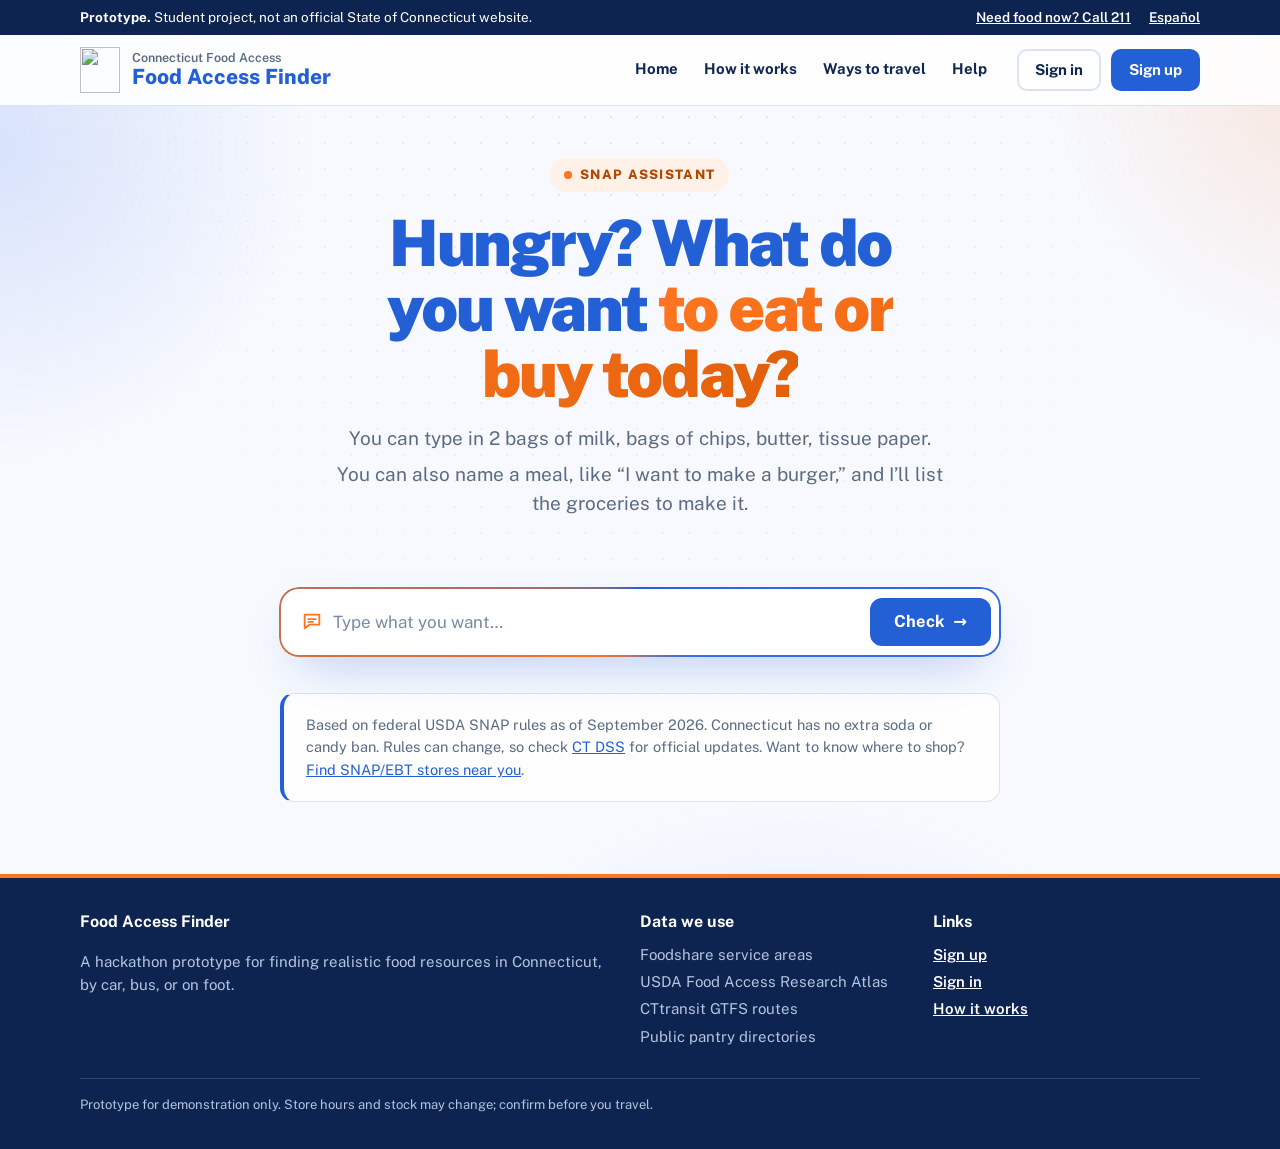
==== commit a0a21091: "Restyle the SNAP assistant to match Doorstep, and trim the intro - Remove the example buttons (Weekl" ====
--- a/pages/assistant.html
+++ b/pages/assistant.html
@@ -3,12 +3,12 @@
 <head>
   <meta charset="utf-8">
   <meta name="viewport" content="width=device-width, initial-scale=1, viewport-fit=cover">
-  <meta name="theme-color" content="#0c0918">
+  <meta name="theme-color" content="#ffffff">
   <title>SNAP assistant - CT Food Access Finder</title>
   <link rel="icon" href="../assets/favicon.svg" type="image/svg+xml">
   <link rel="preconnect" href="https://fonts.googleapis.com">
   <link rel="preconnect" href="https://fonts.gstatic.com" crossorigin>
-  <link href="https://fonts.googleapis.com/css2?family=Public+Sans:wght@400;500;600;700;800&family=Space+Grotesk:wght@500;700&family=JetBrains+Mono:wght@400;700&display=swap" rel="stylesheet">
+  <link href="https://fonts.googleapis.com/css2?family=Public+Sans:wght@400;500;600;700;800;900&display=swap" rel="stylesheet">
   <link rel="stylesheet" href="../css/styles.css">
   <link rel="stylesheet" href="../css/assistant.css">
 </head>
@@ -44,18 +44,9 @@
 <main id="main" class="wrap snap">
   <div class="snap-intro">
     <p class="eyebrow"><span class="pulse" aria-hidden="true"></span>SNAP assistant</p>
-    <h1>Hungry? What do you want to eat or buy today?</h1>
-    <p>Tell me what you want to buy, and I’ll sort it into what your Connecticut SNAP benefits cover and what they don’t.</p>
+    <h1><span class="hl-blue">Hungry? What do you want</span> <span class="hl-orange">to eat or buy today?</span></h1>
     <p>You can type in 2 bags of milk, bags of chips, butter, tissue paper.</p>
     <p>You can also name a meal, like “I want to make a burger,” and I’ll list the groceries to make it.</p>
-    <div class="examples" aria-label="Try an example">
-      <button type="button" data-ex="eggs, bread, bananas, soda, diapers, dish soap">Weekly groceries</button>
-      <button type="button" data-ex="birthday cake, candles, balloons, ice cream, juice boxes, paper plates">Birthday party</button>
-      <button type="button" data-ex="rotisserie chicken, cold sub sandwich, energy drink, vitamins, beer">Quick lunch run</button>
-      <button type="button" data-ex="tomato seeds, cat food, live lobster, baby formula, toothpaste">Mixed list</button>
-      <button type="button" data-ex="I want to make a burger">Make a burger</button>
-      <button type="button" data-ex="tacos for dinner and a gallon of milk">Tacos + milk</button>
-    </div>
   </div>
 
   <div id="thread" aria-live="polite"></div>
@@ -64,7 +55,7 @@
     <form id="form">
       <label class="visually-hidden" for="box">What do you want to eat or buy today?</label>
       <textarea id="box" rows="1" placeholder="Type what you want…"></textarea>
-      <button class="btn btn-navy" id="send" type="submit">Check</button>
+      <button class="btn btn-navy" id="send" type="submit"><span class="send-label">Check</span> <span aria-hidden="true">→</span></button>
     </form>
   </div>
 
--- a/css/assistant.css
+++ b/css/assistant.css
@@ -154,140 +154,149 @@
 }
 
 /* =========================================================
-   Assistant theme: dark purple, minimal, softly animated.
+   Assistant theme: Doorstep colors (blue #2360d6, orange #ff751f),
+   light, minimal and softly futuristic.
    Only applies to pages with <body class="theme-ai">.
    ========================================================= */
 body.theme-ai{
-  --bg:#0c0918; --card:rgba(26,20,48,.72); --card-solid:#1a1430;
-  --ink:#efeaff; --muted:#b3aad6; --line:#2e2552; --line-strong:#56489a;
-  --tint:rgba(167,139,250,.12); --navy:#7c3aed; --navy-2:#6d28d9; --blue:#c4b5fd;
-  --brand-ink:#ddd3ff; --header-bg:rgba(12,9,24,.78); --focus:#f0abfc;
-  --accent:#a78bfa; --accent-2:#22d3ee;
-  --glow:0 0 0 1px rgba(167,139,250,.35),0 8px 32px -8px rgba(124,58,237,.55);
-  --display:'Space Grotesk',var(--font);
-  color-scheme:dark;
+  --brand-blue:#3371e8; --orange:#ff751f; --orange-deep:#e2600a; --orange-tint:#fff1e7; --ink-deep:#0d2350;
+  --bg:#f7f9fe; --card:rgba(255,255,255,.8); --card-solid:#fff;
+  --ink:#10284f; --muted:#5a6b82; --line:#dbe4ef; --line-strong:#b9c7da;
+  --tint:#edf3fe; --navy:#2360d6; --navy-2:#1b4fb8; --blue:#2360d6;
+  --brand-ink:#10284f; --header-bg:rgba(255,255,255,.86); --focus:#ff751f; --gold:#ff751f; --gold-ink:#3a1600;
+  --lift:0 18px 50px -24px rgba(20,47,82,.35);
+  --glow:0 10px 30px -10px rgba(35,96,214,.55);
+  color-scheme:light;
   background:var(--bg);color:var(--ink);
   position:relative;min-height:100vh;
 }
-/* Background: two slow drifting glows over a faint grid */
+/* Background: soft blue and orange glows that drift slowly, over a faint dot grid */
 body.theme-ai::before,body.theme-ai::after{content:"";position:fixed;z-index:-1;pointer-events:none}
 body.theme-ai::before{
-  inset:0;
+  inset:-10%;
   background:
-    radial-gradient(38rem 38rem at 12% 8%,rgba(124,58,237,.30),transparent 60%),
-    radial-gradient(34rem 34rem at 92% 30%,rgba(34,211,238,.13),transparent 60%),
-    radial-gradient(40rem 30rem at 50% 110%,rgba(192,38,211,.18),transparent 60%);
-  animation:ai-drift 22s ease-in-out infinite alternate;
+    radial-gradient(32rem 32rem at 8% 22%,rgba(51,113,232,.16),transparent 62%),
+    radial-gradient(30rem 30rem at 96% 14%,rgba(255,117,31,.16),transparent 62%),
+    radial-gradient(36rem 26rem at 60% 105%,rgba(51,113,232,.10),transparent 60%);
+  animation:ai-drift 24s ease-in-out infinite alternate;
 }
 body.theme-ai::after{
   inset:0;
-  background-image:linear-gradient(rgba(167,139,250,.06) 1px,transparent 1px),linear-gradient(90deg,rgba(167,139,250,.06) 1px,transparent 1px);
-  background-size:44px 44px;
-  -webkit-mask-image:radial-gradient(ellipse at 50% 0%,#000 20%,transparent 75%);
-          mask-image:radial-gradient(ellipse at 50% 0%,#000 20%,transparent 75%);
-}
-@keyframes ai-drift{from{transform:translate3d(0,0,0) scale(1)}to{transform:translate3d(-3%,2%,0) scale(1.08)}}
-
-/* Header, top bar and footer go dark to match */
-.theme-ai .utility{background:#140f28;border-bottom:1px solid var(--line)}
-.theme-ai .site-header{background:var(--header-bg);-webkit-backdrop-filter:blur(14px);backdrop-filter:blur(14px);border-bottom:1px solid var(--line);box-shadow:0 1px 0 rgba(167,139,250,.35);position:sticky;top:0;z-index:20}
-.theme-ai .brand-text small{color:var(--muted)}
-.theme-ai .main-nav a:hover{border-bottom-color:var(--accent)}
-.theme-ai .btn{border-radius:10px}
-.theme-ai .btn-outline{border-color:var(--line-strong);color:var(--ink)}
-.theme-ai .btn-outline:hover{border-color:var(--accent);background:var(--tint)}
-.theme-ai .btn-gold,.theme-ai .btn-navy{background:linear-gradient(135deg,#8b5cf6,#6d28d9);border-color:transparent;color:#fff;box-shadow:var(--glow)}
-.theme-ai .btn-gold:hover,.theme-ai .btn-navy:hover{filter:brightness(1.12)}
-.theme-ai .menu-btn{border-color:var(--line-strong);color:var(--ink);border-radius:10px}
-.theme-ai .cart-btn{border-color:var(--line-strong);color:var(--ink);border-radius:10px}
-.theme-ai .cart-btn:hover{border-color:var(--accent);background:var(--tint)}
-.theme-ai .cart-count{background:var(--accent-2);color:#06222a}
-.theme-ai .site-footer{background:rgba(20,15,40,.8);border-top:1px solid var(--line)}
-.theme-ai .site-footer a{color:var(--blue)}
-.theme-ai .footer-fine{border-top-color:var(--line)}
-.theme-ai .toast{background:var(--card-solid);border-left-color:var(--accent)}
-@media (max-width:820px){.theme-ai .main-nav a{border-bottom-color:var(--line)}}
-
-/* Intro */
-.theme-ai .eyebrow{display:inline-flex;align-items:center;gap:8px;margin:0 0 14px;padding:5px 12px;border:1px solid var(--line-strong);border-radius:99px;
-  font-family:'JetBrains Mono',monospace;font-size:12.5px;letter-spacing:.14em;text-transform:uppercase;color:var(--brand-ink);background:var(--tint)}
-.theme-ai .pulse{width:8px;height:8px;border-radius:50%;background:var(--accent-2);box-shadow:0 0 0 0 rgba(34,211,238,.6);animation:ai-pulse 2.2s ease-out infinite}
-@keyframes ai-pulse{0%{box-shadow:0 0 0 0 rgba(34,211,238,.55)}100%{box-shadow:0 0 0 10px rgba(34,211,238,0)}}
-.theme-ai .snap-intro h1{font-family:var(--display);font-weight:700;letter-spacing:-.02em;
-  background:linear-gradient(100deg,#fff 10%,#ddd3ff 45%,#a78bfa 75%,#67e8f9);-webkit-background-clip:text;background-clip:text;color:transparent}
-.theme-ai .snap-intro p{color:var(--muted)}
-.theme-ai .examples button{background:var(--card);border-color:var(--line);color:var(--ink);border-radius:10px;-webkit-backdrop-filter:blur(8px);backdrop-filter:blur(8px);transition:border-color .2s,background .2s,transform .2s}
-.theme-ai .examples button:hover{border-color:var(--accent);background:var(--tint);transform:translateY(-1px)}
+  background-image:radial-gradient(rgba(16,40,79,.09) 1px,transparent 1.2px);
+  background-size:26px 26px;
+  -webkit-mask-image:radial-gradient(ellipse at 50% 0%,#000 15%,transparent 70%);
+          mask-image:radial-gradient(ellipse at 50% 0%,#000 15%,transparent 70%);
+}
+@keyframes ai-drift{from{transform:translate3d(0,0,0) scale(1)}to{transform:translate3d(-2.5%,2%,0) scale(1.06)}}
+
+/* Header, top bar and footer in Doorstep style */
+.theme-ai .utility{background:var(--ink-deep)}
+.theme-ai .site-header{background:var(--header-bg);-webkit-backdrop-filter:blur(14px);backdrop-filter:blur(14px);border-bottom:1px solid var(--line);box-shadow:none;position:sticky;top:0;z-index:20}
+.theme-ai .brand-text strong{color:var(--navy)}
+.theme-ai .main-nav a{font-weight:700}
+.theme-ai .main-nav a:hover{border-bottom-color:var(--orange)}
+.theme-ai .btn{border-radius:10px;transition:background .15s,transform .15s,box-shadow .15s,border-color .15s}
+.theme-ai .btn:hover{transform:translateY(-1px)}
+.theme-ai .btn-outline{background:#fff;border:2px solid var(--line);color:var(--ink)}
+.theme-ai .btn-outline:hover{border-color:var(--navy);color:var(--navy);background:#fff}
+.theme-ai .btn-gold,.theme-ai .btn-navy{background:var(--navy);border-color:var(--navy);color:#fff;box-shadow:none}
+.theme-ai .btn-gold:hover,.theme-ai .btn-navy:hover{background:var(--navy-2);box-shadow:var(--glow)}
+.theme-ai .menu-btn,.theme-ai .cart-btn{border:2px solid var(--line);color:var(--ink);border-radius:10px;background:#fff}
+.theme-ai .cart-btn:hover{border-color:var(--navy);color:var(--navy)}
+.theme-ai .cart-count{background:var(--orange);color:var(--gold-ink)}
+.theme-ai .site-footer{background:var(--ink-deep);color:#fff;border-top:4px solid var(--orange)}
+.theme-ai .site-footer h4{color:#fff}
+.theme-ai .site-footer li,.theme-ai .site-footer p{color:#b5c5de}
+.theme-ai .site-footer a{color:#fff}
+.theme-ai .footer-fine{border-top-color:rgba(255,255,255,.15)}
+
+/* Intro, centered like the Doorstep landing page */
+.theme-ai .snap-intro{text-align:center;padding-top:12px}
+.theme-ai .eyebrow{display:inline-flex;align-items:center;gap:8px;margin:0 0 18px;padding:7px 14px;border-radius:99px;
+  background:var(--orange-tint);color:#b24700;font-size:13px;font-weight:800;letter-spacing:.1em;text-transform:uppercase}
+.theme-ai .pulse{width:8px;height:8px;border-radius:50%;background:var(--orange);animation:ai-pulse 2.2s ease-out infinite}
+@keyframes ai-pulse{0%{box-shadow:0 0 0 0 rgba(255,117,31,.5)}100%{box-shadow:0 0 0 10px rgba(255,117,31,0)}}
+.theme-ai .snap-intro h1{font-size:clamp(36px,6vw,64px);font-weight:900;line-height:1.02;letter-spacing:-.035em;margin:0 auto 18px;max-width:14ch}
+.theme-ai .hl-blue{color:var(--navy)}
+.theme-ai .hl-orange{background:linear-gradient(90deg,#ff751f,#e2600a);-webkit-background-clip:text;background-clip:text;color:transparent}
+.theme-ai .snap-intro p:not(.eyebrow){color:var(--muted);font-size:clamp(17px,1.8vw,19px);margin:0 auto 6px;max-width:52ch}
 
 /* Chat */
-.theme-ai .you{background:linear-gradient(135deg,#8b5cf6,#6d28d9);box-shadow:var(--glow);border-radius:16px 16px 4px 16px}
-.theme-ai .bot{background:var(--card);border-color:var(--line);-webkit-backdrop-filter:blur(10px);backdrop-filter:blur(10px);border-radius:16px 16px 16px 4px}
-.theme-ai .status{font-style:normal;color:var(--brand-ink);display:inline-flex;align-items:center;gap:10px}
-.theme-ai .status::before{content:"";width:34px;height:8px;flex:none;
-  background:radial-gradient(circle,var(--accent) 3.5px,transparent 4px) 0 0/12px 8px repeat-x;
-  -webkit-mask:linear-gradient(90deg,#000 30%,rgba(0,0,0,.25) 50%,#000 70%) 0 0/300% 100%;
-          mask:linear-gradient(90deg,#000 30%,rgba(0,0,0,.25) 50%,#000 70%) 0 0/300% 100%;
+.theme-ai .you{background:var(--navy);box-shadow:var(--glow);border-radius:16px 16px 4px 16px}
+.theme-ai .bot{background:var(--card);border:1px solid var(--line);-webkit-backdrop-filter:blur(10px);backdrop-filter:blur(10px);border-radius:16px 16px 16px 4px;box-shadow:var(--lift)}
+.theme-ai .status{font-style:normal;color:var(--navy);font-weight:600;display:inline-flex;align-items:center;gap:10px}
+.theme-ai .status::before{content:"";width:36px;height:8px;flex:none;
+  background:radial-gradient(circle,var(--navy) 3.5px,transparent 4px) 0 0/12px 8px repeat-x;
+  -webkit-mask:linear-gradient(90deg,#000 30%,rgba(0,0,0,.2) 50%,#000 70%) 0 0/300% 100%;
+          mask:linear-gradient(90deg,#000 30%,rgba(0,0,0,.2) 50%,#000 70%) 0 0/300% 100%;
   animation:ai-think 1.1s linear infinite}
 @keyframes ai-think{to{-webkit-mask-position:-300% 0;mask-position:-300% 0}}
-.theme-ai.theme-ai .snap .error{background:rgba(248,113,113,.12);color:#fecaca;border:1px solid rgba(248,113,113,.35)}
-
-/* Receipts become glass cards */
-.theme-ai .snap{--yes:#6ee7b7;--yes-bg:rgba(110,231,183,.12);--no:#fca5a5;--no-bg:rgba(252,165,165,.12);--maybe:#fcd34d;--maybe-bg:rgba(252,211,77,.12);--receipt:'JetBrains Mono',ui-monospace,monospace}
+.theme-ai.theme-ai .snap .error{background:#fdecec;color:#a61b1b;border:1px solid #f5c2c2}
+
+/* Receipts: frosted white cards with a blue-to-orange edge */
+.theme-ai .snap{--yes:#1e7a45;--yes-bg:#e3f4ea;--no:#c62828;--no-bg:#fdecec;--maybe:#a14a00;--maybe-bg:#fff1e7;--receipt:var(--font)}
 .theme-ai .receipt{
   background:var(--card);border:1px solid var(--line);border-radius:18px;
   -webkit-backdrop-filter:blur(14px);backdrop-filter:blur(14px);
-  box-shadow:0 20px 50px -25px rgba(0,0,0,.8),inset 0 1px 0 rgba(255,255,255,.05);
-  -webkit-mask:none;mask:none;font-size:15px;
-}
-.theme-ai .receipt::before{content:"";position:absolute;left:18px;right:18px;top:0;height:1px;background:linear-gradient(90deg,transparent,var(--accent),var(--accent-2),transparent)}
-.theme-ai .receipt .head{border-bottom:1px solid var(--line)}
-.theme-ai .receipt .head strong{font-family:var(--display);letter-spacing:.01em}
-.theme-ai .sec li,.theme-ai .dish li,.theme-ai .cart .cart-lines li{border-bottom-color:var(--line)}
-.theme-ai .stepper,.theme-ai .size{background:rgba(12,9,24,.6);border-color:var(--line-strong);color:var(--ink)}
-.theme-ai .stepper button{color:var(--brand-ink)}
+  box-shadow:var(--lift);-webkit-mask:none;mask:none;font-size:16px;overflow:hidden;
+}
+.theme-ai .receipt::before{content:"";position:absolute;left:0;right:0;top:0;height:3px;background:linear-gradient(90deg,var(--navy),var(--brand-blue) 45%,var(--orange))}
+.theme-ai .receipt .head{border-bottom:1px solid var(--line);text-align:left}
+.theme-ai .receipt .head strong{font-weight:800;letter-spacing:-.01em}
+.theme-ai .sec h2{font-size:13px;font-weight:800;letter-spacing:.08em;text-transform:uppercase}
+.theme-ai .sec li,.theme-ai .dish li,.theme-ai .cart .cart-lines li{border-bottom:1px solid var(--line)}
+.theme-ai .stepper,.theme-ai .size{background:#fff;border-color:var(--line-strong);color:var(--ink);border-radius:10px}
+.theme-ai .stepper button{color:var(--navy)}
 .theme-ai .stepper button:hover:not(:disabled){background:var(--tint)}
-.theme-ai .size option{background:var(--card-solid);color:var(--ink)}
-.theme-ai .dish input[type=checkbox]{accent-color:var(--accent)}
-.theme-ai .dish .actions button,.theme-ai .next .actions button{border-radius:10px;transition:filter .2s,border-color .2s,background .2s}
-.theme-ai .dish .actions .primary,.theme-ai .next .actions .primary{background:linear-gradient(135deg,#8b5cf6,#6d28d9);border-color:transparent;box-shadow:var(--glow)}
-.theme-ai .dish .actions .primary:hover:not(:disabled),.theme-ai .next .actions .primary:hover{filter:brightness(1.12)}
-.theme-ai .dish .actions .secondary,.theme-ai .next .actions .secondary{color:var(--ink);border-color:var(--line-strong)}
-.theme-ai .dish .actions .secondary:hover:not(:disabled),.theme-ai .next .actions .secondary:hover{border-color:var(--accent);background:var(--tint)}
-.theme-ai .next{background:var(--card);border:1px solid var(--line-strong);border-left:1px solid var(--line-strong);border-radius:18px;-webkit-backdrop-filter:blur(14px);backdrop-filter:blur(14px);box-shadow:var(--glow)}
-.theme-ai .next .ask{font-family:var(--display)}
-.theme-ai .cart-total{border-top:1px solid var(--line);font-family:var(--display)}
-.theme-ai .cart .name .flag{color:var(--maybe)}
-.theme-ai .snap .notice{background:var(--card);border-color:var(--line);border-left:3px solid var(--accent);border-radius:14px}
-.theme-ai .snap .notice a,.theme-ai .snap a:not(.btn){color:var(--blue)}
-
-/* Message box */
-.theme-ai .composer{background:linear-gradient(to top,var(--bg) 70%,rgba(12,9,24,0));border-top:0;padding-top:18px}
-.theme-ai .composer textarea{background:var(--card-solid);border:1px solid var(--line-strong);border-radius:14px;color:var(--ink);transition:border-color .2s,box-shadow .2s}
-.theme-ai .composer textarea::placeholder{color:#8f86b8}
-.theme-ai .composer textarea:focus{outline:none;border-color:var(--accent);box-shadow:0 0 0 3px rgba(167,139,250,.28),0 0 30px -6px rgba(124,58,237,.7)}
-.theme-ai .composer .btn{border-radius:14px}
-
-/* Cart side panel on this page */
-.theme-ai .cart-panel{background:var(--card-solid);border-left:1px solid var(--line-strong);box-shadow:-20px 0 60px rgba(0,0,0,.6)}
-.theme-ai .cart-head,.theme-ai .cart-items li{border-color:var(--line)}
-.theme-ai .cart-foot{border-top-color:var(--line)}
-.theme-ai .ci-step{border-color:var(--line-strong)}
-.theme-ai .ci-remove{color:#fca5a5}
-.theme-ai .cart-shade{background:rgba(5,3,12,.65);-webkit-backdrop-filter:blur(3px);backdrop-filter:blur(3px)}
-
-/* Motion: new messages rise in; everything calms down for reduced-motion users */
+.theme-ai .dish input[type=checkbox]{accent-color:var(--navy)}
+.theme-ai .dish .actions button,.theme-ai .next .actions button{border-radius:10px;transition:background .15s,border-color .15s,box-shadow .15s,transform .15s}
+.theme-ai .dish .actions .primary,.theme-ai .next .actions .primary{background:var(--navy);border-color:var(--navy);color:#fff}
+.theme-ai .dish .actions .primary:hover:not(:disabled),.theme-ai .next .actions .primary:hover{background:var(--navy-2);box-shadow:var(--glow);transform:translateY(-1px)}
+.theme-ai .dish .actions .secondary,.theme-ai .next .actions .secondary{background:#fff;color:var(--ink);border-color:var(--line)}
+.theme-ai .dish .actions .secondary:hover:not(:disabled),.theme-ai .next .actions .secondary:hover{border-color:var(--navy);color:var(--navy)}
+.theme-ai .next{background:var(--card);border:1px solid var(--line);border-left:4px solid var(--orange);border-radius:18px;-webkit-backdrop-filter:blur(14px);backdrop-filter:blur(14px);box-shadow:var(--lift)}
+.theme-ai .next .ask{font-weight:800;letter-spacing:-.01em}
+.theme-ai .cart-total{border-top:1px solid var(--line);font-weight:800}
+.theme-ai .snap .notice{background:var(--card);border:1px solid var(--line);border-left:4px solid var(--navy);border-radius:14px;color:var(--muted)}
+.theme-ai .snap a:not(.btn){color:var(--navy)}
+
+/* Message box: a big rounded bar like "What do you need today?", with a moving glow ring when active */
+.theme-ai .composer{background:linear-gradient(to top,var(--bg) 70%,rgba(247,249,254,0));border-top:0;padding-top:18px}
+.theme-ai .composer form{position:relative;align-items:center;gap:8px;background:#fff;border:1px solid var(--line);border-radius:18px;padding:8px;box-shadow:var(--lift);transition:border-color .2s,box-shadow .2s}
+.theme-ai .composer form::before{content:"";position:absolute;inset:-2px;border-radius:20px;padding:2px;pointer-events:none;opacity:0;transition:opacity .25s;
+  background:conic-gradient(from var(--spin,0deg),var(--navy),var(--brand-blue),var(--orange),var(--navy));
+  -webkit-mask:linear-gradient(#000 0 0) content-box,linear-gradient(#000 0 0);-webkit-mask-composite:xor;
+          mask:linear-gradient(#000 0 0) content-box exclude,linear-gradient(#000 0 0)}
+.theme-ai .composer form:focus-within{border-color:transparent;box-shadow:0 20px 50px -20px rgba(35,96,214,.45)}
+.theme-ai .composer form:focus-within::before{opacity:1;animation:ai-spin 4s linear infinite}
+@property --spin{syntax:"<angle>";inherits:false;initial-value:0deg}
+@keyframes ai-spin{to{--spin:360deg}}
+.theme-ai .composer textarea{border:0;background:transparent;border-radius:12px;color:var(--ink);font-size:17px;min-height:48px;
+  padding:12px 12px 12px 44px;
+  background-image:url("data:image/svg+xml,%3Csvg xmlns='http://www.w3.org/2000/svg' viewBox='0 0 24 24' fill='none' stroke='%23ff751f' stroke-width='2' stroke-linecap='round' stroke-linejoin='round'%3E%3Cpath d='M4 5h16v11H9l-5 4z'/%3E%3Cpath d='M8 10h8M8 13h5'/%3E%3C/svg%3E");
+  background-repeat:no-repeat;background-size:22px 22px;background-position:12px 13px}
+.theme-ai .composer textarea::placeholder{color:#7a8aa0}
+.theme-ai .composer textarea:focus{outline:none;box-shadow:none;border:0}
+.theme-ai .composer .btn{border-radius:12px;min-height:48px;padding:0 22px;gap:8px;flex:none}
+@media (max-width:560px){
+  .theme-ai .composer textarea{font-size:16px;padding-left:40px;background-position:10px 13px}
+  .theme-ai .composer .btn{padding:0;width:48px;font-size:20px}
+  .theme-ai .send-label{position:absolute;width:1px;height:1px;overflow:hidden;clip:rect(0 0 0 0);white-space:nowrap}
+}
+
+/* Motion: messages rise in; everything calms down for reduced-motion users */
 @media (prefers-reduced-motion:no-preference){
   .theme-ai #thread > *{animation:ai-in .45s cubic-bezier(.2,.8,.2,1) both}
   .theme-ai .receipt{animation:ai-in .5s cubic-bezier(.2,.8,.2,1) both}
   @keyframes ai-in{from{opacity:0;transform:translateY(12px) scale(.985);filter:blur(4px)}to{opacity:1;transform:none;filter:none}}
-  .theme-ai .snap-intro > *{animation:ai-in .6s cubic-bezier(.2,.8,.2,1) both}
+  .theme-ai .snap-intro > *,.theme-ai .composer{animation:ai-in .6s cubic-bezier(.2,.8,.2,1) both}
   .theme-ai .snap-intro > :nth-child(2){animation-delay:.06s}
   .theme-ai .snap-intro > :nth-child(3){animation-delay:.12s}
   .theme-ai .snap-intro > :nth-child(4){animation-delay:.18s}
-  .theme-ai .snap-intro > :nth-child(5){animation-delay:.24s}
+  .theme-ai .composer{animation-delay:.24s}
 }
 @media (prefers-reduced-motion:reduce){
-  body.theme-ai::before,.theme-ai .pulse,.theme-ai .status::before{animation:none}
+  body.theme-ai::before,.theme-ai .pulse,.theme-ai .status::before,.theme-ai .composer form::before{animation:none}
 }
 
 /* Keep scrolled-to messages clear of the sticky header and message box */
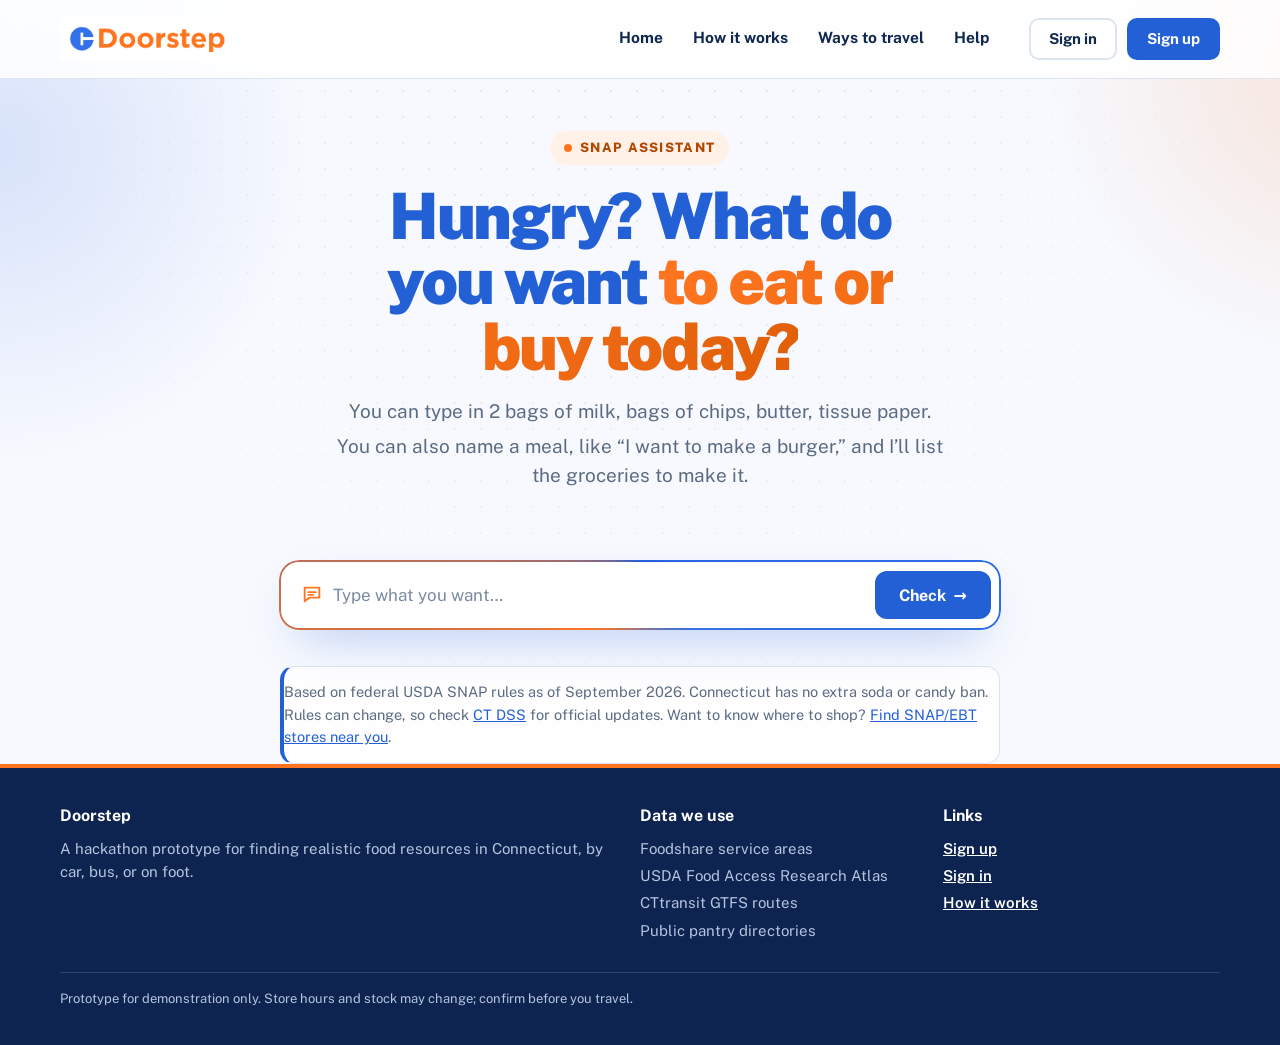
==== commit c6968883: "Merge Naina's Doorstep work with the SNAP assistant and cart Brings in the naina branch (Doorstep re" ====
--- a/pages/assistant.html
+++ b/pages/assistant.html
@@ -4,7 +4,7 @@
   <meta charset="utf-8">
   <meta name="viewport" content="width=device-width, initial-scale=1, viewport-fit=cover">
   <meta name="theme-color" content="#ffffff">
-  <title>SNAP assistant - CT Food Access Finder</title>
+  <title>SNAP assistant - Doorstep</title>
   <link rel="icon" href="../assets/favicon.svg" type="image/svg+xml">
   <link rel="preconnect" href="https://fonts.googleapis.com">
   <link rel="preconnect" href="https://fonts.gstatic.com" crossorigin>
@@ -14,15 +14,10 @@
 </head>
 <body class="theme-ai">
 <a class="skip-link" href="#main">Skip to main content</a>
-<div class="utility"><div class="wrap">
-  <span class="u-left"><b>Prototype.</b> Student project, not an official State of Connecticut website.</span>
-  <span class="u-right"><a href="tel:211">Need food now? Call 211</a><button type="button" data-toast="Language options will be added in a later version.">Espa&ntilde;ol</button></span>
-</div></div>
 <header class="site-header">
   <div class="wrap header-row">
-    <a class="brand" href="../index.html" aria-label="Food Access Finder home">
-      <img src="../assets/logo.svg" alt="" width="40" height="46">
-      <span class="brand-text"><small>Connecticut Food Access</small><strong>Food Access Finder</strong></span>
+    <a class="brand" href="../index.html" aria-label="Doorstep home">
+      <img src="../assets/CTDoorstep_Logo.png" alt="Doorstep" width="176" height="44">
     </a>
     <button class="menu-btn" id="menu-btn" type="button" aria-expanded="false" aria-controls="header-menu">Menu</button>
     <div class="header-menu" id="header-menu">
@@ -36,7 +31,7 @@
       </nav>
       <div class="auth-links" id="auth-links">
         <a class="btn btn-outline btn-sm" href="../pages/login.html">Sign in</a>
-        <a class="btn btn-gold btn-sm" href="../pages/signup.html">Sign up</a>
+        <a class="btn btn-navy btn-sm" href="../pages/signup.html">Sign up</a>
       </div>
     </div>
   </div>
@@ -65,7 +60,7 @@
 </main>
 <footer class="site-footer">
   <div class="wrap footer-grid">
-    <div><h4>Food Access Finder</h4><p>A hackathon prototype for finding realistic food resources in Connecticut, by car, bus, or on foot.</p></div>
+    <div><h4>Doorstep</h4><p>A hackathon prototype for finding realistic food resources in Connecticut, by car, bus, or on foot.</p></div>
     <div><h4>Data we use</h4><ul><li>Foodshare service areas</li><li>USDA Food Access Research Atlas</li><li>CTtransit GTFS routes</li><li>Public pantry directories</li></ul></div>
     <div><h4>Links</h4><ul><li><a href="../pages/signup.html">Sign up</a></li><li><a href="../pages/login.html">Sign in</a></li><li><a href="../index.html#how">How it works</a></li></ul></div>
     <p class="footer-fine">Prototype for demonstration only. Store hours and stock may change; confirm before you travel.</p>
--- a/css/styles.css
+++ b/css/styles.css
@@ -1,22 +1,25 @@
 /* =========================================================
-   CT Food Access Finder - shared styles
-   1 tokens  2 base  3 header  4 buttons  5 hero  6 cards
-   7 sections  8 auth + forms  9 footer  10 toast  11 responsive
+   Doorstep - shared styles
+   1 tokens  2 base  3 header  4 buttons  5 home page
+   9 auth + forms  10 footer  11 toast  12 responsive
    ========================================================= */
 
-/* 1. Tokens */
+/* 1. Tokens. Brand colors come from the Doorstep logo. */
 :root{
-  --navy:#1c6bcf; --navy-2:#1557aa; --blue:#1c6bcf;
-  --gold:#f2b632; --gold-ink:#3d2c00;
-  --bg:#f6f9fd; --card:#fff; --ink:#1f2a37; --muted:#4a5a70;
-  --line:#d5dce7; --line-strong:#8391a8; --tint:#eaf3fd;
-  --focus:#b36b00; --danger:#b3261e; --ok:#1e7a45;
-  --header-bg:#fff; --brand-ink:#1557aa; --green:#2e8b57;
-  --radius:12px;
+  --brand-blue:#3371e8;           /* logo blue */
+  --brand-orange:#ff751f;         /* logo orange */
+  --navy:#2360d6; --navy-2:#1b4fb8; --blue:#2360d6;   /* blue dark enough for white text */
+  --gold:#ff751f; --gold-ink:#3a1600;                 /* "gold" kept as the accent name used by older pages */
+  --ink-deep:#0d2350;
+  --bg:#f6f9fd; --card:#fff; --ink:#10284f; --muted:#5a6b82;
+  --line:#dbe4ef; --line-strong:#9aa9bd; --tint:#edf3fe; --orange-tint:#fff1e7;
+  --focus:#ff751f; --danger:#c62828; --ok:#1e7a45;
+  --header-bg:#fff; --brand-ink:#10284f; --green:#2e8b57;
+  --radius:14px;
+  --shadow:0 14px 45px rgba(20,47,82,.1);
   color-scheme:light;
   --font:'Public Sans',system-ui,-apple-system,'Segoe UI',Roboto,Arial,sans-serif;
 }
-
 
 /* 2. Base */
 *,*::before,*::after{box-sizing:border-box}
@@ -27,174 +30,151 @@
 a{color:var(--blue)}
 :focus-visible{outline:3px solid var(--focus);outline-offset:2px}
 .visually-hidden{position:absolute!important;width:1px;height:1px;overflow:hidden;clip:rect(0 0 0 0);white-space:nowrap}
-.skip-link{position:absolute;left:-999px;top:0;background:var(--gold);color:var(--gold-ink);padding:10px 16px;font-weight:700;z-index:100}
+.skip-link{position:absolute;left:-999px;top:0;background:var(--brand-orange);color:var(--gold-ink);padding:10px 16px;font-weight:700;z-index:100}
 .skip-link:focus{left:8px;top:8px}
-.wrap{width:100%;max-width:1160px;margin:0 auto;padding:0 20px}
-section{padding:60px 0 0}
-h2.sec::after{content:"";display:block;width:56px;height:5px;border-radius:4px;background:var(--gold);margin-top:10px}
-h2.sec{font-size:clamp(24px,3.4vw,32px);margin:0 0 8px;font-weight:800;line-height:1.2;color:var(--brand-ink)}
-.sub{color:var(--muted);max-width:64ch;margin:0 0 28px}
-
-/* 3. Header */
-.utility{background:var(--navy);color:#fff;font-size:13.5px;padding-top:env(safe-area-inset-top,0px)}
-.utility .wrap{display:flex;justify-content:space-between;align-items:center;gap:12px;padding-top:7px;padding-bottom:7px}
-.utility b{color:#fff}
-.utility a,.utility button{color:#fff;font:inherit;font-weight:600}
-.utility button{background:none;border:0;padding:0;cursor:pointer;text-decoration:underline}
-.utility .u-right{display:flex;gap:18px}
-.site-header{background:var(--header-bg);border-bottom:1px solid var(--line);box-shadow:0 1px 0 var(--gold),0 3px 0 rgba(242,182,50,.35)}
-.header-row{display:flex;align-items:center;justify-content:space-between;gap:16px;padding-top:12px;padding-bottom:12px}
-.brand{display:flex;align-items:center;gap:12px;color:var(--brand-ink);text-decoration:none;min-width:0}
-.brand img{width:40px;height:46px;flex:none}
-.brand-text{line-height:1.15}
-.brand-text small{display:block;font-size:12.5px;font-weight:600;color:var(--muted)}
-.brand-text strong{font-size:clamp(17px,2.2vw,21px);font-weight:800}
-.header-menu{display:flex;align-items:center;gap:18px}
-.main-nav ul{list-style:none;margin:0;padding:0;display:flex;gap:2px}
-.main-nav a{display:block;color:var(--ink);text-decoration:none;padding:10px 12px;font-weight:600;font-size:15px;border-bottom:3px solid transparent}
-.main-nav a:hover{border-bottom-color:var(--gold)}
-.auth-links{display:flex;align-items:center;gap:10px}
-.hello{font-weight:600;font-size:15px}
-.link-btn{background:none;border:0;color:var(--blue);font:inherit;font-weight:700;text-decoration:underline;cursor:pointer;padding:6px 0}
-.menu-btn{display:none;border:2px solid var(--navy);background:transparent;color:var(--brand-ink);border-radius:4px;padding:8px 14px;font:inherit;font-weight:700;cursor:pointer;min-height:42px}
-
-
-/* 4. Buttons */
-.btn{border-radius:10px;transition:filter .15s,background .15s,transform .15s;display:inline-flex;justify-content:center;align-items:center;font:inherit;font-weight:700;font-size:16.5px;padding:13px 22px;border-radius:4px;border:2px solid var(--navy);cursor:pointer;text-decoration:none;min-height:48px;text-align:center;line-height:1.2}
-.btn-sm{padding:9px 16px;min-height:42px;font-size:15px}
-.btn-gold{background:var(--gold);border-color:var(--gold);color:var(--gold-ink);box-shadow:0 6px 16px rgba(242,182,50,.4)}
-.btn-gold:hover{filter:brightness(.94)}
-.btn-navy{background:var(--navy);color:#fff}
-.btn-navy:hover{background:var(--navy-2)}
-.btn-outline{background:transparent;color:var(--brand-ink)}
-.btn-outline:hover{background:var(--tint)}
-.btn-outline-light{background:transparent;color:#fff;border-color:#fff}
-.btn-outline-light:hover{background:rgba(255,255,255,.14)}
-.btn[disabled]{opacity:.55;cursor:not-allowed}
-
-
-/* 5. Hero: light panel + photo. Put your photo at assets/hero.jpg  */
-.hero{background:linear-gradient(180deg,#eaf3fd 0%,#f6f9fd 100%);border-bottom:1px solid var(--line);padding:48px 0 116px}
-.hero-grid{display:grid;grid-template-columns:1.02fr 1fr;gap:44px;align-items:center}
-.hero-copy h1{font-size:clamp(32px,4.8vw,52px);line-height:1.08;margin:0 0 16px;font-weight:800;color:var(--ink);letter-spacing:-.01em}
-.hero-copy .lead{font-size:clamp(17px,2vw,19.5px);color:var(--muted);max-width:52ch;margin:0 0 26px}
-.hero-actions{display:flex;gap:12px;flex-wrap:wrap}
-.hero{position:relative;overflow:hidden}
-.hero::before{content:"";position:absolute;right:-140px;top:-160px;width:520px;height:520px;border-radius:50%;background:radial-gradient(circle,rgba(242,182,50,.28),rgba(242,182,50,0) 70%);pointer-events:none}
-.hero .wrap{position:relative}
-.hero-stage{position:relative;min-height:440px;border-radius:24px;overflow:hidden;display:flex;align-items:flex-end;justify-content:center;padding:22px;background:linear-gradient(135deg,#cfe4fb 0%,#e6f3ea 55%,#fff1cc 100%);box-shadow:0 22px 48px rgba(31,42,55,.18);border:6px solid #fff}
-.hero-stage::before{content:"";position:absolute;left:-60px;top:-60px;width:240px;height:240px;border-radius:50%;background:rgba(28,107,207,.14)}
-.hero-stage::after{content:"";position:absolute;right:-40px;bottom:120px;width:180px;height:180px;border-radius:50%;background:rgba(46,139,87,.16)}
-.stage-photo{position:absolute;inset:0;width:100%;height:100%;object-fit:cover;z-index:1}
-.result-card{position:relative;z-index:2;width:100%;max-width:400px;background:#fff;border-radius:18px;padding:18px;box-shadow:0 14px 34px rgba(31,42,55,.22)}
-.rc-head{display:flex;justify-content:space-between;align-items:baseline;gap:10px;margin:0 0 12px}
-.rc-head strong{font-size:16px;color:var(--ink)}
-.rc-head span{font-size:12.5px;font-weight:700;color:var(--muted);background:var(--tint);padding:3px 9px;border-radius:99px}
-.rc-list{list-style:none;margin:0;padding:0;display:grid;gap:10px}
-.rc-list li{display:grid;grid-template-columns:44px 1fr auto;gap:12px;align-items:center;padding:10px;border:1px solid var(--line);border-radius:12px}
-.rc-list li:first-child{border-color:var(--gold);background:#fffaf0}
-.rc-ico{width:44px;height:44px;border-radius:12px;display:grid;place-items:center;background:var(--tint)}
-.rc-ico svg{width:24px;height:24px;stroke:var(--blue);fill:none;stroke-width:2;stroke-linecap:round;stroke-linejoin:round}
-.rc-list strong{display:block;font-size:15px;line-height:1.25}
-.rc-list small{display:block;color:var(--muted);font-size:13px}
-.rc-tag{font-size:12px;font-weight:800;padding:4px 10px;border-radius:99px;background:#e2f4e9;color:#1d6b40;white-space:nowrap}
-.rc-tag.soon{background:#fff0cf;color:#7a5200}
-.facts{display:flex;gap:10px 28px;flex-wrap:wrap;margin:30px 0 0;padding:0;list-style:none;font-size:15px;color:var(--ink);font-weight:600}
-.facts li{display:flex;align-items:center;gap:8px}
-.dot{width:10px;height:10px;border-radius:50%;background:var(--gold);flex:none}
-
-/* 6. Choice cards */
-.choose{margin-top:-72px;position:relative}
-.grid-2{display:grid;grid-template-columns:repeat(2,1fr);gap:22px}
-.choice{transition:transform .18s ease,box-shadow .18s ease;background:var(--card);border:1px solid var(--line);border-top:6px solid var(--blue);border-radius:var(--radius);padding:28px;display:flex;flex-direction:column;box-shadow:0 10px 28px rgba(31,42,55,.16)}
-.choice.primary{border-top-color:var(--gold)}
-.choice:hover,.mode:hover,.steps li:hover{transform:translateY(-3px);box-shadow:0 16px 34px rgba(31,42,55,.16)}
-.mode,.steps li{transition:transform .18s ease,box-shadow .18s ease}
-.choice h3{margin:0 0 6px;font-size:23px;font-weight:800;line-height:1.2}
-.choice .for{color:var(--muted);font-size:15px;margin:0 0 14px}
-.choice ul{margin:0 0 24px;padding-left:20px}
-.choice li{margin-bottom:5px}
-.choice .btn{margin-top:auto}
-.after-cards{margin:18px 0 0;text-align:center;color:var(--muted)}
-
-/* 7. Sections */
-.steps{display:grid;grid-template-columns:repeat(4,1fr);gap:16px;counter-reset:s;list-style:none;padding:0;margin:0}
-.steps li{background:var(--card);border:1px solid var(--line);border-radius:var(--radius);padding:20px;counter-increment:s}
-.steps li::before{content:counter(s);display:grid;place-items:center;width:34px;height:34px;border-radius:50%;background:var(--navy);color:#fff;font-weight:800;margin-bottom:12px}
-
-.steps h3,.mode h3{margin:0 0 4px;font-size:18px}
-.steps p,.mode p{margin:0;color:var(--muted);font-size:15px}
-.modes{display:grid;grid-template-columns:repeat(4,1fr);gap:16px}
-.mode{background:var(--card);border:1px solid var(--line);border-left:6px solid var(--blue);border-radius:var(--radius);padding:20px}
-.mode svg{width:34px;height:34px;stroke:var(--blue);fill:none;stroke-width:2;stroke-linecap:round;stroke-linejoin:round;margin-bottom:8px}
-.notice{background:var(--tint);border:1px solid var(--line);border-left:6px solid var(--gold);border-radius:var(--radius);padding:20px 22px}
-.notice h3{margin:0 0 6px;font-size:19px}
-.notice p{margin:0}
-.help{display:flex;gap:16px;flex-wrap:wrap;align-items:center;justify-content:space-between;background:var(--card);border:1px solid var(--line);border-radius:var(--radius);padding:22px}
-.help strong{font-size:20px}
-.help a{font-weight:700}
+.wrap{width:100%;max-width:1200px;margin:0 auto;padding:0 20px}
+.section-label{display:block;color:var(--brand-orange);font-size:13px;font-weight:800;letter-spacing:.1em;text-transform:uppercase}
 .stub{padding:72px 20px}
 .stub h1{margin:0 0 10px;font-size:clamp(26px,4vw,36px)}
 .stub p{max-width:60ch;color:var(--muted)}
 
-/* 8. Auth pages + forms */
-.auth{display:grid;grid-template-columns:minmax(300px,420px) 1fr;min-height:calc(100vh - 140px)}
-.auth-aside{
-  color:var(--ink);padding:56px 40px;display:flex;align-items:flex-end;
-  background-color:#dbe8f7;
-  background-image:linear-gradient(180deg,rgba(255,255,255,0) 22%,rgba(255,255,255,.95) 68%),url('../assets/hero.jpg'),linear-gradient(135deg,#cfe4fb 0%,#e6f3ea 55%,#fff1cc 100%);
-  background-size:cover;background-position:center;
-}
-.auth-aside h1{margin:0 0 10px;font-size:clamp(28px,3.4vw,38px);line-height:1.1;font-weight:800}
-.auth-aside p{margin:0 0 18px;color:var(--muted)}
-.checks{list-style:none;margin:0;padding:0}
-.checks li{position:relative;padding-left:28px;margin-bottom:9px}
-.checks li::before{content:"";position:absolute;left:2px;top:.45em;width:12px;height:7px;border-left:3px solid var(--green);border-bottom:3px solid var(--green);transform:rotate(-45deg)}
-.auth-main{padding:40px 24px 64px;display:flex;justify-content:center}
-.auth-card{width:100%;max-width:640px;background:var(--card);border:1px solid var(--line);border-radius:var(--radius);padding:34px;box-shadow:0 8px 24px rgba(31,42,55,.1);align-self:flex-start}
-.auth-card h2{margin:0 0 6px;font-size:26px;font-weight:800;color:var(--brand-ink)}
-.auth-card .lede{margin:0 0 20px;color:var(--muted)}
+/* 3. Header */
+.site-header{background:var(--header-bg);border-bottom:1px solid var(--line);position:sticky;top:0;z-index:20;padding-top:env(safe-area-inset-top,0px)}
+.header-row{display:flex;align-items:center;justify-content:space-between;gap:16px;min-height:78px;padding-top:10px;padding-bottom:10px}
+.brand{display:flex;align-items:center;text-decoration:none;flex:none}
+.brand img{height:44px;width:auto;display:block}
+.header-menu{display:flex;align-items:center;gap:28px}
+.main-nav ul{list-style:none;margin:0;padding:0;display:flex;gap:6px}
+.main-nav a{display:block;color:var(--ink);text-decoration:none;padding:10px 12px;font-weight:700;font-size:15.5px;border-bottom:3px solid transparent}
+.main-nav a:hover{border-bottom-color:var(--brand-orange)}
+.auth-links{display:flex;align-items:center;gap:10px}
+.hello{font-weight:700;font-size:15px}
+.link-btn{background:none;border:0;color:var(--blue);font:inherit;font-weight:700;text-decoration:underline;cursor:pointer;padding:6px 0}
+.menu-btn{display:none;border:2px solid var(--line-strong);background:transparent;color:var(--ink);border-radius:10px;padding:8px 14px;font:inherit;font-weight:700;cursor:pointer;min-height:44px}
+
+/* 4. Buttons */
+.btn{display:inline-flex;justify-content:center;align-items:center;gap:8px;font:inherit;font-weight:700;font-size:16px;padding:13px 22px;border-radius:10px;border:2px solid transparent;cursor:pointer;text-decoration:none;min-height:48px;text-align:center;line-height:1.2;transition:background .15s,transform .15s,box-shadow .15s}
+.btn:hover{transform:translateY(-1px)}
+.btn-sm{padding:9px 18px;min-height:42px;font-size:15px}
+.btn-lg{padding:16px 28px;font-size:17px}
+.btn-navy,.btn-gold{background:var(--navy);color:#fff}
+.btn-navy:hover,.btn-gold:hover{background:var(--navy-2);box-shadow:0 8px 20px rgba(35,96,214,.25)}
+.btn-orange{background:var(--brand-orange);color:var(--gold-ink)}
+.btn-orange:hover{background:#f5670d}
+.btn-outline{background:#fff;color:var(--ink);border-color:var(--line)}
+.btn-outline:hover{border-color:var(--navy);color:var(--navy)}
+.btn-block{width:100%}
+.btn[disabled]{opacity:.55;cursor:not-allowed;transform:none}
+
+/* 5. Home: typed headline, mission, Get started button */
+.home-hero{position:relative;overflow:hidden;background:radial-gradient(1100px 520px at 12% -10%,#e6eefe 0%,rgba(230,238,254,0) 60%),radial-gradient(900px 480px at 100% 110%,#fff0e4 0%,rgba(255,240,228,0) 60%),#fff;padding:44px 0 64px;text-align:center}
+.home-hero .wrap{position:relative;z-index:1;max-width:980px}
+.blob{position:absolute;border-radius:50%;filter:blur(2px);opacity:.55;pointer-events:none;animation:drift 14s ease-in-out infinite alternate}
+.blob.b1{width:220px;height:220px;left:-60px;top:80px;background:radial-gradient(circle,#cfe0fb,rgba(207,224,251,0) 70%)}
+.blob.b2{width:260px;height:260px;right:-70px;top:-40px;background:radial-gradient(circle,#ffd9bf,rgba(255,217,191,0) 70%);animation-delay:-5s}
+.blob.b3{width:160px;height:160px;right:18%;bottom:-50px;background:radial-gradient(circle,#cfe0fb,rgba(207,224,251,0) 70%);animation-delay:-9s}
+@keyframes drift{to{transform:translate(30px,-24px) scale(1.08)}}
+
+.typed-title{margin:0;font-size:clamp(40px,7vw,84px);line-height:1.05;letter-spacing:-.035em;font-weight:800;color:var(--ink);min-height:1.1em}
+.typed .accent{color:var(--brand-orange)}
+.typed .blue{color:var(--brand-blue)}
+.caret{display:inline-block;width:.08em;height:.9em;margin-left:.06em;vertical-align:-.08em;background:var(--brand-orange);border-radius:2px;animation:blink 1s steps(1) infinite}
+@keyframes blink{50%{opacity:0}}
+
+.mission{max-width:62ch;margin:20px auto 0;font-size:clamp(18px,2.1vw,22px);line-height:1.55;color:var(--muted)}
+.mission strong{color:var(--ink)}
+@media (max-width:820px){.lg-br{display:none}}
+.reveal{opacity:0;transform:translateY(14px);transition:opacity .7s ease,transform .7s ease}
+.reveal.in{opacity:1;transform:none}
+.reveal.d1{transition-delay:.15s}.reveal.d2{transition-delay:.3s}
+
+/* Get started button */
+.cta{display:flex;flex-direction:column;align-items:center;margin:34px auto 0}
+.cta-row{display:flex;flex-direction:column;align-items:center}
+.btn-wrap{position:relative;display:inline-flex;border-radius:999px}
+.btn-wrap::before{content:"";position:absolute;inset:0;border-radius:999px;pointer-events:none;animation:ring 2.4s ease-out infinite}
+.btn-cta{position:relative;isolation:isolate;overflow:hidden;display:inline-flex;align-items:center;justify-content:center;gap:12px;min-width:min(380px,82vw);padding:13px 40px;border-radius:999px;font-size:19px;font-weight:800;color:#fff;text-decoration:none;text-shadow:0 1px 2px rgba(0,0,0,.18);
+  background:linear-gradient(90deg,#ff751f,#ff4f7b,#8b5cf6,#3371e8,#ff751f);background-size:300% 100%;
+  box-shadow:0 16px 36px rgba(255,90,80,.32),inset 0 1px 0 rgba(255,255,255,.3);
+  animation:flow 6s linear infinite;transition:transform .2s,box-shadow .2s}
+@keyframes flow{to{background-position:300% 0}}
+.btn-cta:hover{transform:translateY(-3px) scale(1.03);animation-duration:2s;box-shadow:0 22px 44px rgba(139,92,246,.35)}
+.btn-cta:active{transform:scale(.98)}
+.btn-cta::before{content:"";position:absolute;inset:0;z-index:-1;background:linear-gradient(110deg,transparent 30%,rgba(255,255,255,.45) 50%,transparent 70%);transform:translateX(-120%);animation:shine 3.2s ease-in-out infinite 1s}
+.cta-arrow{width:22px;height:22px;fill:none;stroke:currentColor;stroke-width:2.6;stroke-linecap:round;stroke-linejoin:round;animation:nudge 1.2s ease-in-out infinite}
+@keyframes shine{0%{transform:translateX(-120%)}40%,100%{transform:translateX(120%)}}
+@keyframes ring{0%{box-shadow:0 0 0 0 rgba(255,117,31,.55)}100%{box-shadow:0 0 0 16px rgba(255,117,31,0)}}
+@keyframes nudge{50%{transform:translateX(5px)}}
+
+
+.help-section{padding:0 0 72px}
+.help-strip{display:flex;flex-wrap:wrap;gap:12px 20px;align-items:center;justify-content:space-between;background:var(--ink-deep);color:#fff;border-radius:18px;padding:22px 28px}
+.help-strip strong{font-size:19px}
+
+/* 9. Auth pages + forms */
+.auth-body{background:#fff}
+.auth-layout{display:grid;grid-template-columns:42% 58%;min-height:100vh}
+.auth-banner{position:sticky;top:0;height:100vh;color:#fff;padding:36px 48px;display:flex;flex-direction:column;justify-content:space-between;
+  background:linear-gradient(180deg,rgba(13,35,80,.55),rgba(13,35,80,.92)),url('../assets/hero.jpg') center/cover,var(--ink-deep)}
+.auth-banner .brand{background:#fff;border-radius:12px;padding:8px 14px;align-self:flex-start}
+.auth-banner .brand img{height:36px}
+.auth-tag{display:inline-block;padding:7px 12px;border-radius:99px;background:var(--brand-orange);color:var(--gold-ink);font-size:12px;font-weight:800;letter-spacing:.08em}
+.auth-banner h1{margin:16px 0 0;font-size:clamp(32px,3.4vw,46px);line-height:1.08;letter-spacing:-.02em}
+.auth-banner p{margin:16px 0 0;max-width:46ch;color:#dfe8f8}
+.checks{list-style:none;margin:22px 0 0;padding:0;display:grid;gap:10px}
+.checks li{position:relative;padding-left:30px;font-weight:600}
+.checks li::before{content:"";position:absolute;left:3px;top:.4em;width:13px;height:7px;border-left:3px solid var(--brand-orange);border-bottom:3px solid var(--brand-orange);transform:rotate(-45deg)}
+.auth-panel{padding:48px 32px 64px;display:flex;justify-content:center}
+.auth-card{width:100%;max-width:600px}
+.back-link{color:var(--muted);font-size:15px;font-weight:600;text-decoration:none}
+.back-link:hover{color:var(--navy)}
+.auth-mobile-brand{display:none;margin-bottom:18px}
+.auth-tabs{display:grid;grid-template-columns:1fr 1fr;margin:24px 0 28px;padding:5px;background:#eef3f8;border-radius:12px}
+.auth-tab{padding:12px;border-radius:9px;text-align:center;font-weight:700;color:var(--muted);text-decoration:none}
+.auth-tab[aria-current="page"]{background:#fff;color:var(--ink);box-shadow:0 3px 10px rgba(0,0,0,.07)}
+.auth-card h2{margin:0 0 6px;font-size:30px;letter-spacing:-.01em;color:var(--ink)}
+.auth-card .lede{margin:0 0 22px;color:var(--muted)}
 .stepbar{display:flex;gap:8px;list-style:none;margin:0 0 22px;padding:0;font-size:14px;font-weight:700}
-.stepbar li{flex:1;padding-top:10px;border-top:5px solid var(--line);color:var(--muted)}
-.stepbar li.current,.stepbar li.done{border-top-color:var(--gold);color:var(--ink)}
-.alert{padding:13px 16px;border-radius:var(--radius);border-left:6px solid var(--gold);background:var(--tint);font-size:15px;margin-bottom:22px}
+.stepbar li{flex:1;padding-top:10px;border-top:4px solid var(--line);color:var(--muted)}
+.stepbar li.current,.stepbar li.done{border-top-color:var(--brand-orange);color:var(--ink)}
+.alert{padding:13px 16px;border-radius:12px;border-left:5px solid var(--brand-orange);background:var(--orange-tint);font-size:15px;margin-bottom:22px}
 .alert strong{display:block}
-.alert.ok{border-left-color:var(--ok)}
-.form-section{border:0;padding:0;margin:0 0 8px}
-.form-section legend{font-size:18px;font-weight:800;padding:0;margin:0 0 14px;color:var(--brand-ink);border-bottom:2px solid var(--line);width:100%;padding-bottom:8px}
+.secure-note{margin-top:22px;padding:14px 16px;border-radius:12px;background:var(--tint);color:#3d5779;font-size:14px}
+.form-section{border:0;padding:0;margin:0 0 8px;min-width:0}
+.form-section legend{font-size:17px;font-weight:800;padding:0 0 8px;margin:0 0 14px;color:var(--ink);border-bottom:1px solid var(--line);width:100%}
 .field{margin-bottom:18px}
-.field>label,.legend{display:block;font-weight:700;margin-bottom:6px;font-size:16px}
-.opt{font-weight:500;color:var(--muted)}
-.input{width:100%;min-height:50px;padding:12px 14px;font:inherit;color:var(--ink);background:var(--card);border:2px solid var(--line-strong);border-radius:var(--radius)}
-.input:focus{border-color:var(--blue);outline:3px solid var(--focus);outline-offset:1px}
+.field>label,.legend{display:block;font-weight:700;margin-bottom:7px;font-size:15px}
+.opt{font-weight:500;color:var(--muted);font-size:13px}
+.input{width:100%;min-height:50px;padding:12px 14px;font:inherit;font-size:16px;color:var(--ink);background:#fff;border:1px solid #c5d2e3;border-radius:10px;transition:border-color .15s,box-shadow .15s}
+.input:focus{border-color:var(--navy);outline:none;box-shadow:0 0 0 4px rgba(51,113,232,.15)}
 .input[aria-invalid="true"]{border-color:var(--danger)}
-.hint{margin:6px 0 0;font-size:14px;color:var(--muted)}
+.hint{margin:6px 0 0;font-size:13.5px;color:var(--muted)}
 .error{margin:6px 0 0;font-size:14px;color:var(--danger);font-weight:600}
 .error:empty{display:none}
 .row-2{display:grid;grid-template-columns:1fr 1fr;gap:16px}
 .pills{display:grid;grid-template-columns:1fr 1fr;gap:12px}
 .pill{position:relative}
 .pill input{position:absolute;opacity:0;inset:0;width:100%;height:100%;cursor:pointer;margin:0}
-.pill span{display:flex;align-items:center;justify-content:center;min-height:50px;padding:12px;border:2px solid var(--line-strong);border-radius:var(--radius);font-weight:700;background:var(--card)}
-.pill input:checked+span{border-color:var(--blue);background:var(--tint);box-shadow:inset 0 0 0 1px var(--blue)}
+.pill span{display:flex;align-items:center;justify-content:center;min-height:50px;padding:12px;border:1px solid #c5d2e3;border-radius:10px;font-weight:700;background:#fff}
+.pill input:checked+span{border-color:var(--navy);background:var(--tint);box-shadow:inset 0 0 0 1px var(--navy)}
 .pill input:focus-visible+span{outline:3px solid var(--focus);outline-offset:2px}
-.upload{display:block;position:relative;border:2px dashed var(--line-strong);border-radius:var(--radius);padding:18px;background:var(--bg);cursor:pointer;text-align:center}
-.upload:hover{border-color:var(--blue);background:var(--tint)}
+.upload{display:block;position:relative;border:1.5px dashed #b3c3d8;border-radius:12px;padding:20px;background:#f8fbff;cursor:pointer;text-align:center}
+.upload:hover{border-color:var(--navy);background:var(--tint)}
 .upload:focus-within{outline:3px solid var(--focus);outline-offset:2px}
 .upload input{position:absolute;opacity:0;width:1px;height:1px}
-.upload svg{width:30px;height:30px;stroke:var(--blue);fill:none;stroke-width:2;stroke-linecap:round;stroke-linejoin:round}
+.upload svg{width:30px;height:30px;stroke:var(--brand-blue);fill:none;stroke-width:2;stroke-linecap:round;stroke-linejoin:round}
 .upload .u-title{display:block;font-weight:700;margin-top:4px}
-.upload small{display:block;color:var(--muted);font-size:13.5px}
+.upload small{display:block;color:var(--muted);font-size:13px}
 .upload-done{display:flex;align-items:center;gap:14px;text-align:left}
-.upload-done img{width:84px;height:60px;object-fit:cover;border-radius:4px;border:1px solid var(--line)}
+.upload-done img{width:84px;height:60px;object-fit:cover;border-radius:6px;border:1px solid var(--line)}
 .upload-done .u-name{font-weight:600;word-break:break-all}
 .upload[aria-invalid="true"]{border-color:var(--danger)}
-.check{display:flex;gap:12px;align-items:flex-start;margin:6px 0 22px}
-.check input{width:22px;height:22px;margin-top:2px;flex:none}
+.check{display:flex;gap:12px;align-items:flex-start;margin:6px 0 22px;font-size:15px}
+.check input{width:20px;height:20px;margin-top:2px;flex:none;accent-color:var(--navy)}
 .form-actions{display:flex;gap:12px;flex-wrap:wrap;align-items:center}
 .otp{display:flex;gap:10px;margin:8px 0}
-.otp input{width:52px;height:62px;text-align:center;font:inherit;font-size:26px;font-weight:700;color:var(--ink);background:var(--card);border:2px solid var(--line-strong);border-radius:var(--radius);padding:0}
-.otp input:focus{border-color:var(--blue);outline:3px solid var(--focus);outline-offset:1px}
+.otp input{width:52px;height:62px;text-align:center;font:inherit;font-size:26px;font-weight:700;color:var(--ink);background:#fff;border:1px solid #c5d2e3;border-radius:10px;padding:0}
+.otp input:focus{border-color:var(--navy);outline:none;box-shadow:0 0 0 4px rgba(51,113,232,.15)}
 .otp.bad input{border-color:var(--danger)}
 .demo-code{font-size:22px;letter-spacing:.3em;font-weight:800}
 .switch{margin:22px 0 0;text-align:center;color:var(--muted)}
@@ -203,29 +183,27 @@
 .success .tick{width:64px;height:64px;border-radius:50%;background:var(--ok);margin:0 auto 14px;position:relative}
 .success .tick::after{content:"";position:absolute;left:21px;top:16px;width:20px;height:11px;border-left:5px solid #fff;border-bottom:5px solid #fff;transform:rotate(-45deg)}
 .success p{color:var(--muted)}
-
-/* 9. Footer */
-.site-footer{margin-top:72px;background:var(--tint);color:var(--ink);border-top:5px solid var(--gold);font-size:15px}
-.footer-grid{padding-top:32px;padding-bottom:34px;display:grid;grid-template-columns:2fr 1fr 1fr;gap:26px}
-.site-footer h4{margin:0 0 8px;color:var(--brand-ink);font-size:16px}
+.privacy-copy{margin-top:22px;color:var(--muted);text-align:center;font-size:13px}
+
+/* 10. Footer */
+.site-footer{background:var(--ink-deep);color:#fff;border-top:4px solid var(--brand-orange);font-size:15px}
+.footer-grid{padding-top:36px;padding-bottom:36px;display:grid;grid-template-columns:2fr 1fr 1fr;gap:26px}
+.site-footer h4{margin:0 0 8px;font-size:16px}
+.site-footer p{margin:0;color:#b5c5de}
 .site-footer ul{list-style:none;margin:0;padding:0}
-.site-footer li{margin-bottom:4px}
-.site-footer a{color:var(--blue);font-weight:600}
-.footer-fine{grid-column:1/-1;border-top:1px solid var(--line);padding-top:16px;margin:0;font-size:13px;color:var(--muted)}
-
-/* 10. Toast */
-.toast{position:fixed;left:50%;bottom:calc(20px + env(safe-area-inset-bottom,0px));transform:translate(-50%,30px);background:var(--navy);color:#fff;border-left:6px solid var(--gold);padding:14px 18px;border-radius:4px;width:max-content;max-width:calc(100% - 32px);opacity:0;pointer-events:none;transition:opacity .2s,transform .2s;z-index:50}
+.site-footer li{margin-bottom:4px;color:#b5c5de}
+.site-footer a{color:#fff;font-weight:600}
+.footer-fine{grid-column:1/-1;border-top:1px solid rgba(255,255,255,.15);padding-top:16px;font-size:13px}
+
+/* 11. Toast */
+.toast{position:fixed;left:50%;bottom:calc(20px + env(safe-area-inset-bottom,0px));transform:translate(-50%,30px);background:var(--ink-deep);color:#fff;border-left:6px solid var(--brand-orange);padding:14px 18px;border-radius:8px;width:max-content;max-width:calc(100% - 32px);opacity:0;pointer-events:none;transition:opacity .2s,transform .2s;z-index:50}
 .toast.show{opacity:1;transform:translate(-50%,0)}
 
-/* 11. Responsive */
+/* 12. Responsive */
 @media (max-width:1000px){
-  .steps,.modes{grid-template-columns:repeat(2,1fr)}
-  .auth{grid-template-columns:1fr}
-  .auth-aside{
-  color:var(--ink);padding:56px 40px;display:flex;align-items:flex-end;
-  background-color:#dbe8f7;
-  background-image:linear-gradient(180deg,rgba(255,255,255,0) 22%,rgba(255,255,255,.95) 68%),url('../assets/hero.jpg'),linear-gradient(135deg,#cfe4fb 0%,#e6f3ea 55%,#fff1cc 100%);
-  background-size:cover;background-position:center;
+  .auth-layout{grid-template-columns:1fr}
+  .auth-banner{display:none}
+  .auth-mobile-brand{display:block}
 }
 }
 @media (max-width:820px){
@@ -237,28 +215,20 @@
   .main-nav a{padding:12px 4px;border-bottom:1px solid var(--line)}
   .auth-links{flex-wrap:wrap}
   .auth-links .btn{flex:1}
-  .grid-2,.footer-grid{grid-template-columns:1fr}
-  .hero{padding:28px 0 104px}
-  .hero-grid{grid-template-columns:1fr;gap:26px}
-    section{padding-top:46px}
-  .utility .u-left{display:none}
-  .utility .wrap{justify-content:flex-end}
+  .footer-grid{grid-template-columns:1fr}
+  .home-hero{padding:32px 0 48px}
 }
 @media (max-width:560px){
   body{font-size:16px}
-  .steps,.modes,.row-2{grid-template-columns:1fr}
-  .choice{padding:22px}
-  .brand-text small{display:none}
-  .hero-actions .btn{width:100%}
-  .hero-stage{min-height:0;padding:16px;border-width:4px}
-  .result-card{padding:14px}
-  .auth-main{padding:20px 12px 48px}
-  .auth-card{padding:22px 18px}
+  .brand img{height:36px}
+  .row-2{grid-template-columns:1fr}
+  .auth-panel{padding:24px 16px 48px}
   .otp{gap:7px}
   .otp input{width:44px;height:56px;font-size:22px}
   .form-actions .btn{width:100%}
-}
-@media (prefers-reduced-motion:reduce){html{scroll-behavior:auto}.toast{transition:none}}
+  .btn-cta{font-size:18px}
+}
+@media (prefers-reduced-motion:reduce){html{scroll-behavior:auto}*{transition:none!important;animation:none!important}.reveal{opacity:1;transform:none}}
 
 /* 12. Cart (signed in): header icon + side panel, built by js/main.js */
 .cart-btn{position:relative;display:inline-grid;place-items:center;width:46px;height:46px;flex:none;margin-left:6px;border:2px solid var(--navy);border-radius:4px;background:transparent;color:var(--brand-ink);cursor:pointer}
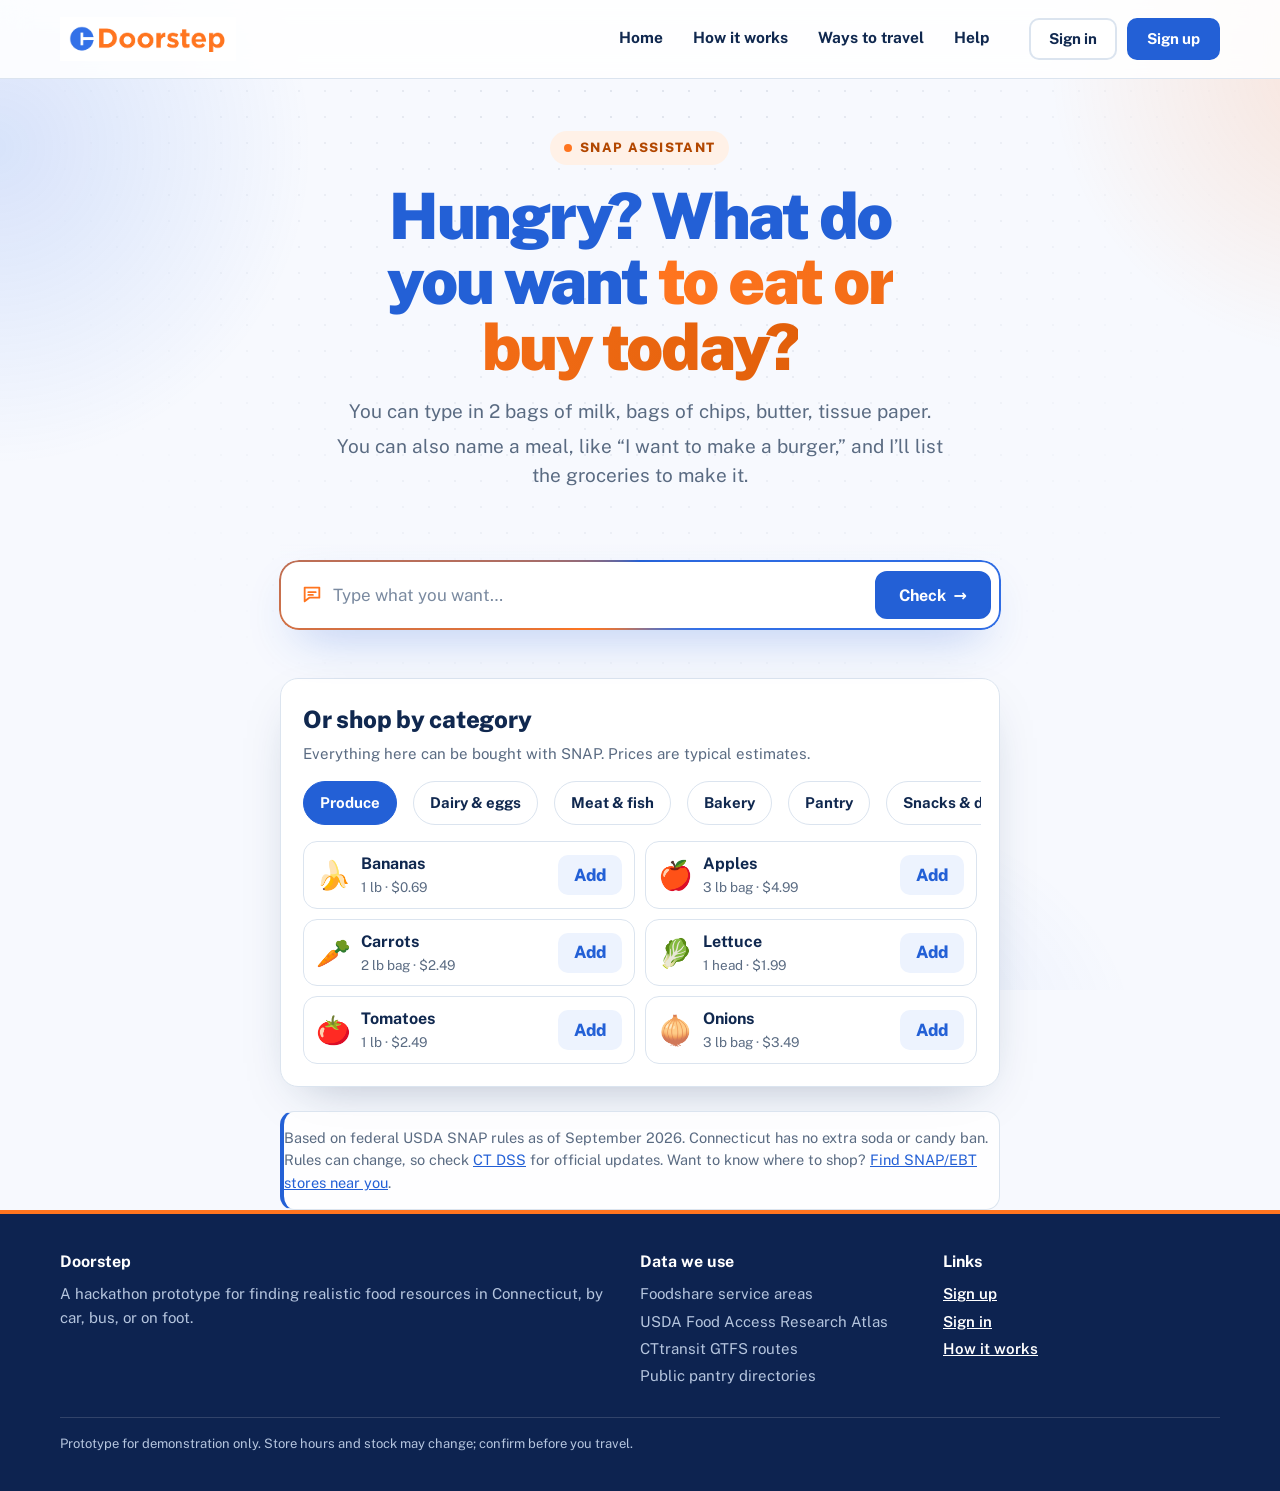
==== commit 25a2854e: "Add shop-by-category shelves and an order confirmation popup - Under the chat: simple categories (Pr" ====
--- a/pages/assistant.html
+++ b/pages/assistant.html
@@ -54,6 +54,21 @@
     </form>
   </div>
 
+  <section class="shelves" id="shelves" aria-labelledby="shelves-title">
+    <div class="shelves-head">
+      <h2 id="shelves-title">Or shop by category</h2>
+      <p>Everything here can be bought with SNAP. Prices are typical estimates.</p>
+    </div>
+    <div class="shelf-tabs" id="shelf-tabs" role="tablist" aria-label="Categories"></div>
+    <div class="shelf-grid" id="shelf-grid" role="tabpanel"></div>
+    <div class="shelf-bar" id="shelf-bar" hidden>
+      <span id="shelf-count">0 items in your list</span>
+      <button class="btn btn-orange" id="shelf-confirm" type="button">Confirm order</button>
+    </div>
+  </section>
+
+  <dialog class="order-dialog" id="order-dialog" aria-labelledby="order-title"></dialog>
+
   <div class="notice">
     <p>Based on federal USDA SNAP rules as of September 2026. Connecticut has no extra soda or candy ban. Rules can change, so check <a href="https://portal.ct.gov/dss" target="_blank" rel="noopener">CT DSS</a> for official updates. Want to know where to shop? <a href="map.html">Find SNAP/EBT stores near you</a>.</p>
   </div>
--- a/css/assistant.css
+++ b/css/assistant.css
@@ -302,3 +302,61 @@
 /* Keep scrolled-to messages clear of the sticky header and message box */
 #thread > *{scroll-margin-top:24px;scroll-margin-bottom:110px}
 .theme-ai #thread > *{scroll-margin-top:96px}
+
+/* "What do you want today?" page (pages/shop.html): the question and one box, centered, no chat below */
+.shop-page{padding-top:56px;padding-bottom:64px;min-height:calc(100vh - 260px)}
+.shop-page .composer{position:static;margin-top:28px;padding-top:0;background:none}
+.shop-page h1 label{cursor:text}
+.shop-change{text-align:center;margin:18px 0 0;font-size:15px}
+
+/* Store shelves under the chat: categories of SNAP items that go into the same list */
+.shelves{margin-top:36px;padding:22px;background:#fff;border:1px solid var(--line);border-radius:18px;box-shadow:var(--lift,0 10px 30px rgba(20,47,82,.08))}
+.shelves-head h2{margin:0;font-size:24px;font-weight:800;color:var(--ink);letter-spacing:-.01em}
+.shelves-head p{margin:4px 0 0;color:var(--muted);font-size:15px}
+.shelf-tabs{display:flex;gap:8px;overflow-x:auto;padding:16px 0 4px;margin:0 -4px;scrollbar-width:thin}
+.shelf-tab{flex:none;min-height:44px;padding:0 16px;border:1px solid var(--line);border-radius:99px;background:#fff;color:var(--ink);font:inherit;font-weight:700;font-size:15px;cursor:pointer;margin:0 4px}
+.shelf-tab:hover{border-color:var(--navy);color:var(--navy)}
+.shelf-tab[aria-selected="true"]{background:var(--navy);border-color:var(--navy);color:#fff}
+.shelf-grid{display:grid;grid-template-columns:repeat(auto-fill,minmax(300px,1fr));gap:10px;margin-top:12px}
+.shelf-item{display:flex;align-items:center;gap:10px;padding:10px 12px;border:1px solid var(--line);border-radius:14px;background:#fff;min-height:64px}
+.si-icon{font-size:28px;line-height:1;flex:none}
+.si-info{flex:1;min-width:0}
+.si-info b{display:block;font-size:16px;color:var(--ink);white-space:nowrap;overflow:hidden;text-overflow:ellipsis}
+.si-info small{display:block;color:var(--muted);font-size:13.5px}
+.si-add{flex:none;min-height:40px;padding:0 16px;border:0;border-radius:10px;background:var(--tint);color:var(--navy);font:inherit;font-weight:800;cursor:pointer}
+.si-add:hover{background:#dce8fd}
+.shelf-item .stepper{flex:none}
+.shelf-item .stepper button{width:36px;height:40px}
+.shelf-bar{position:sticky;bottom:12px;display:flex;align-items:center;justify-content:space-between;gap:12px;margin-top:16px;padding:10px 10px 10px 18px;border-radius:14px;background:var(--ink-deep);color:#fff;font-weight:700;box-shadow:0 12px 30px rgba(13,35,80,.3)}
+.shelf-bar[hidden]{display:none}
+.shelf-bar .btn{min-height:46px}
+
+/* Order summary popup */
+.order-dialog{width:min(520px,calc(100% - 32px));max-height:calc(100% - 32px);padding:0;border:0;border-radius:20px;background:#fff;color:var(--ink);box-shadow:0 30px 80px rgba(13,35,80,.35)}
+.order-dialog::backdrop{background:rgba(13,35,80,.5)}
+.od{padding:22px 24px 24px}
+.od-head{display:flex;align-items:center;justify-content:space-between;gap:12px;margin-bottom:6px}
+.od h2{margin:0;font-size:24px;font-weight:800;letter-spacing:-.01em}
+.od h3{margin:18px 0 8px;font-size:13px;font-weight:800;letter-spacing:.08em;text-transform:uppercase;color:var(--muted)}
+.od-close{width:44px;height:44px;border:0;border-radius:10px;background:transparent;font-size:28px;line-height:1;color:var(--ink);cursor:pointer}
+.od-close:hover{background:var(--tint)}
+.od-items{list-style:none;margin:0;padding:0;max-height:240px;overflow-y:auto}
+.od-items li{display:flex;justify-content:space-between;gap:12px;padding:9px 0;border-bottom:1px solid var(--line)}
+.od-items b{display:block}
+.od-items small{display:block;color:var(--muted);font-size:13.5px}
+.od-items span{font-weight:700;white-space:nowrap}
+.od-total{margin:10px 0 0;text-align:right;font-weight:800;font-size:18px}
+.od-store{padding:12px 14px;border-radius:12px;background:var(--tint)}
+.od-store b,.od-store small,.od-store a{display:block}
+.od-store small{color:var(--muted);margin-top:2px}
+.od-label{display:block;margin:18px 0 8px;font-size:13px;font-weight:800;letter-spacing:.08em;text-transform:uppercase;color:var(--muted)}
+.od-time{width:100%;min-height:48px;font-size:16px}
+.od-note{margin:12px 0 0;color:var(--muted);font-size:14px}
+.od-actions{display:flex;gap:10px;margin-top:20px;flex-wrap:wrap}
+.od-actions .btn{flex:1 1 180px;min-height:50px}
+.od-actions .btn:disabled{opacity:.5;cursor:not-allowed}
+.od-done{text-align:center;padding:32px 24px}
+.od-done p{margin:6px 0}
+.od-done .btn{margin-top:18px;min-width:160px}
+.od-check{width:64px;height:64px;margin:0 auto 14px;border-radius:50%;display:grid;place-items:center;background:#e3f4ea;color:#1e7a45;font-size:34px;font-weight:800}
+@media (max-width:560px){.shelves{padding:16px;margin-left:-4px;margin-right:-4px}.shelf-grid{grid-template-columns:1fr}.od{padding:18px}}
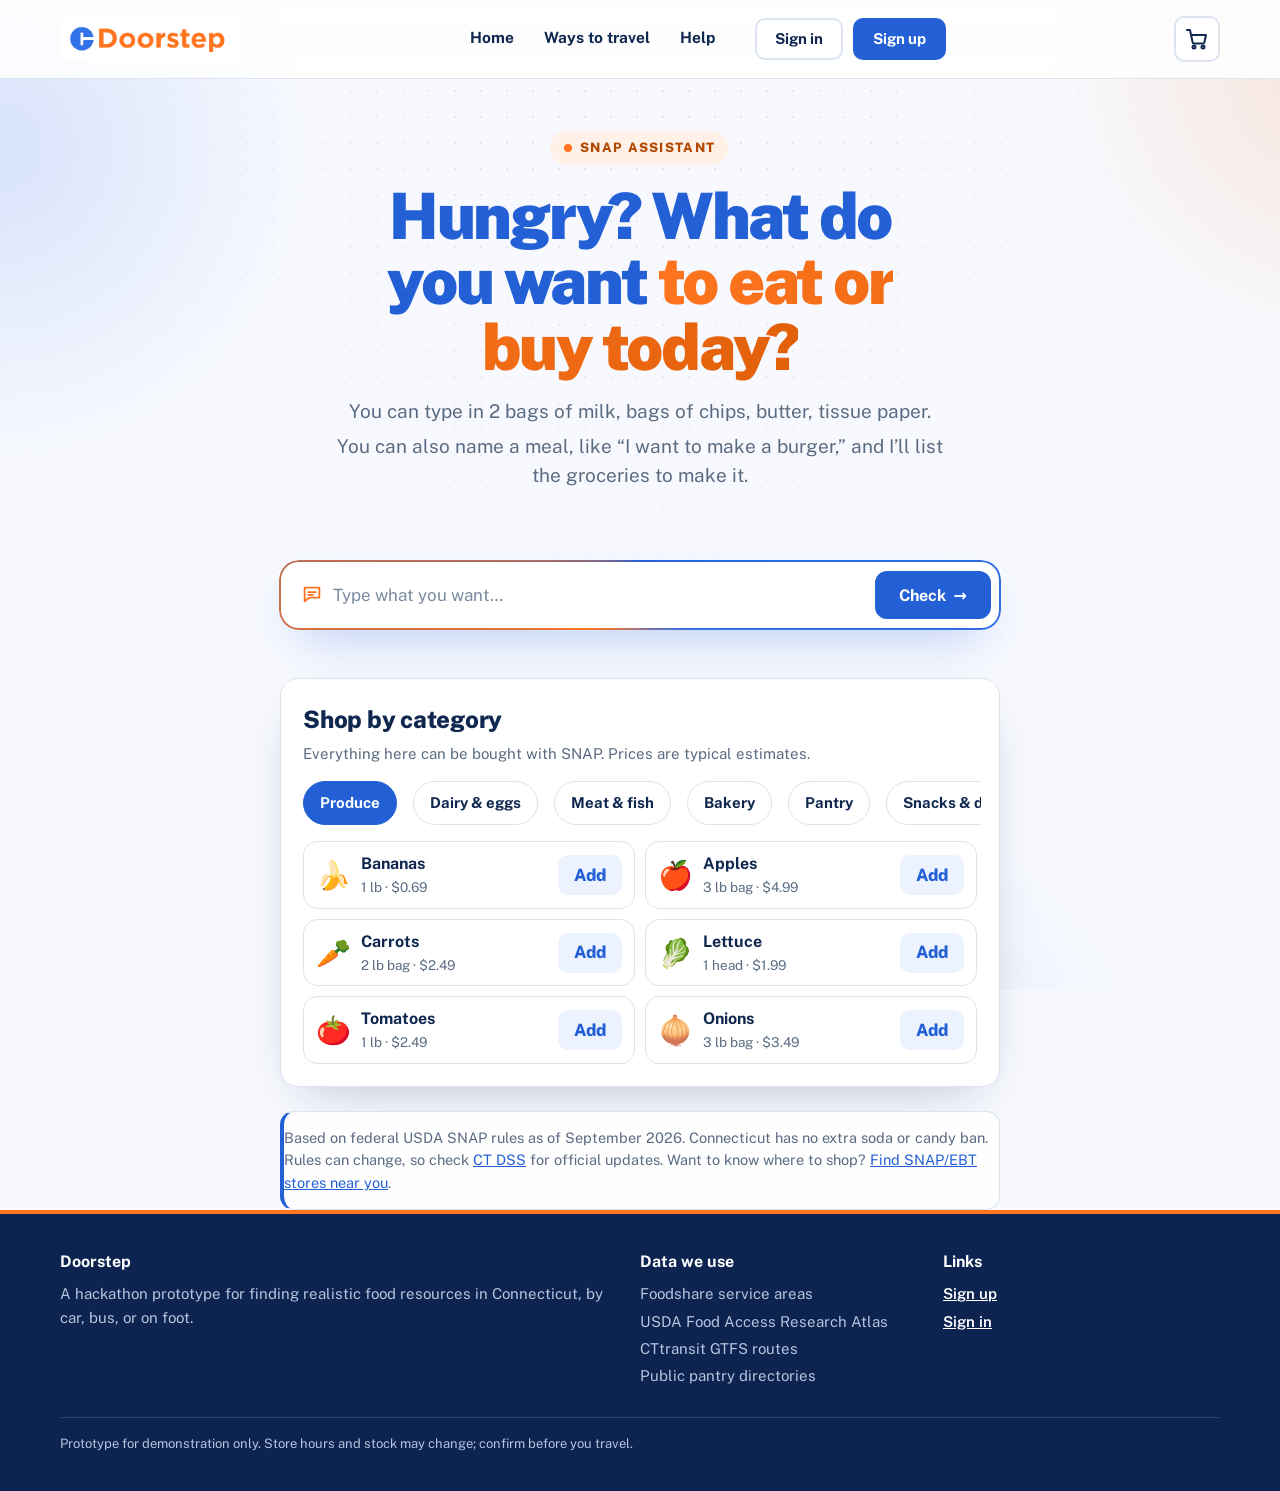
==== commit 60ade39d: "Shop page catalog, header cart for everyone, Checkout button, sign-in or guest step - The "What do y" ====
--- a/pages/assistant.html
+++ b/pages/assistant.html
@@ -24,7 +24,6 @@
       <nav class="main-nav" aria-label="Main">
         <ul>
           <li><a href="../index.html">Home</a></li>
-          <li><a href="../index.html#how">How it works</a></li>
           <li><a href="../index.html#travel">Ways to travel</a></li>
           <li><a href="../index.html#help">Help</a></li>
         </ul>
@@ -54,20 +53,7 @@
     </form>
   </div>
 
-  <section class="shelves" id="shelves" aria-labelledby="shelves-title">
-    <div class="shelves-head">
-      <h2 id="shelves-title">Or shop by category</h2>
-      <p>Everything here can be bought with SNAP. Prices are typical estimates.</p>
-    </div>
-    <div class="shelf-tabs" id="shelf-tabs" role="tablist" aria-label="Categories"></div>
-    <div class="shelf-grid" id="shelf-grid" role="tabpanel"></div>
-    <div class="shelf-bar" id="shelf-bar" hidden>
-      <span id="shelf-count">0 items in your list</span>
-      <button class="btn btn-orange" id="shelf-confirm" type="button">Confirm order</button>
-    </div>
-  </section>
-
-  <dialog class="order-dialog" id="order-dialog" aria-labelledby="order-title"></dialog>
+  <section class="shelves" id="shelves"></section>
 
   <div class="notice">
     <p>Based on federal USDA SNAP rules as of September 2026. Connecticut has no extra soda or candy ban. Rules can change, so check <a href="https://portal.ct.gov/dss" target="_blank" rel="noopener">CT DSS</a> for official updates. Want to know where to shop? <a href="map.html">Find SNAP/EBT stores near you</a>.</p>
@@ -77,11 +63,12 @@
   <div class="wrap footer-grid">
     <div><h4>Doorstep</h4><p>A hackathon prototype for finding realistic food resources in Connecticut, by car, bus, or on foot.</p></div>
     <div><h4>Data we use</h4><ul><li>Foodshare service areas</li><li>USDA Food Access Research Atlas</li><li>CTtransit GTFS routes</li><li>Public pantry directories</li></ul></div>
-    <div><h4>Links</h4><ul><li><a href="../pages/signup.html">Sign up</a></li><li><a href="../pages/login.html">Sign in</a></li><li><a href="../index.html#how">How it works</a></li></ul></div>
+    <div><h4>Links</h4><ul><li><a href="../pages/signup.html">Sign up</a></li><li><a href="../pages/login.html">Sign in</a></li></ul></div>
     <p class="footer-fine">Prototype for demonstration only. Store hours and stock may change; confirm before you travel.</p>
   </div>
 </footer>
 <div class="toast" id="toast" role="status" aria-live="polite"></div>
 <script src="../js/main.js"></script>
+<script src="../js/order.js"></script>
 <script src="../js/assistant.js"></script>
 </body></html>
--- a/css/styles.css
+++ b/css/styles.css
@@ -205,7 +205,6 @@
   .auth-banner{display:none}
   .auth-mobile-brand{display:block}
 }
-}
 @media (max-width:820px){
   .menu-btn{display:inline-block}
   .header-row{flex-wrap:wrap}
@@ -288,3 +287,6 @@
   .signed-in .auth-links{flex-wrap:wrap}
   .signed-in .auth-links .btn{flex:1}
 }
+/* Sign in: "or" between the code button and Continue as guest */
+.or-divider{display:flex;align-items:center;gap:12px;margin:16px 0;color:var(--muted);font-size:14px;font-weight:700;text-transform:uppercase;letter-spacing:.06em}
+.or-divider::before,.or-divider::after{content:"";flex:1;height:1px;background:var(--line)}
--- a/css/assistant.css
+++ b/css/assistant.css
@@ -327,9 +327,15 @@
 .si-add:hover{background:#dce8fd}
 .shelf-item .stepper{flex:none}
 .shelf-item .stepper button{width:36px;height:40px}
-.shelf-bar{position:sticky;bottom:12px;display:flex;align-items:center;justify-content:space-between;gap:12px;margin-top:16px;padding:10px 10px 10px 18px;border-radius:14px;background:var(--ink-deep);color:#fff;font-weight:700;box-shadow:0 12px 30px rgba(13,35,80,.3)}
-.shelf-bar[hidden]{display:none}
-.shelf-bar .btn{min-height:46px}
+.shop-page .shelves{text-align:left;margin-top:40px}
+
+/* Checkout button: bottom right, whenever the cart has items */
+.checkout-fab{position:fixed;right:20px;bottom:calc(20px + env(safe-area-inset-bottom,0px));z-index:30;min-height:56px;padding:0 24px;border:0;border-radius:99px;background:var(--brand-orange);color:#fff;font:inherit;font-size:17px;font-weight:800;cursor:pointer;box-shadow:0 14px 34px rgba(255,117,31,.4);transition:background .15s,transform .15s}
+.checkout-fab:hover{background:#f5670d;transform:translateY(-2px)}
+.checkout-fab:focus-visible{outline:3px solid var(--ink);outline-offset:3px}
+.checkout-fab[hidden]{display:none}
+.checkout-fab.above-composer{bottom:calc(100px + env(safe-area-inset-bottom,0px))}
+@media (max-width:560px){.checkout-fab{left:16px;right:16px}}
 
 /* Order summary popup */
 .order-dialog{width:min(520px,calc(100% - 32px));max-height:calc(100% - 32px);padding:0;border:0;border-radius:20px;background:#fff;color:var(--ink);box-shadow:0 30px 80px rgba(13,35,80,.35)}
@@ -355,6 +361,10 @@
 .od-actions{display:flex;gap:10px;margin-top:20px;flex-wrap:wrap}
 .od-actions .btn{flex:1 1 180px;min-height:50px}
 .od-actions .btn:disabled{opacity:.5;cursor:not-allowed}
+.od-lede{margin:6px 0 0;color:var(--muted)}
+.od-stack{flex-direction:column}
+.od-stack .btn{flex:none;width:100%}
+.od > .link-btn{display:block;margin:14px auto 0}
 .od-done{text-align:center;padding:32px 24px}
 .od-done p{margin:6px 0}
 .od-done .btn{margin-top:18px;min-width:160px}
